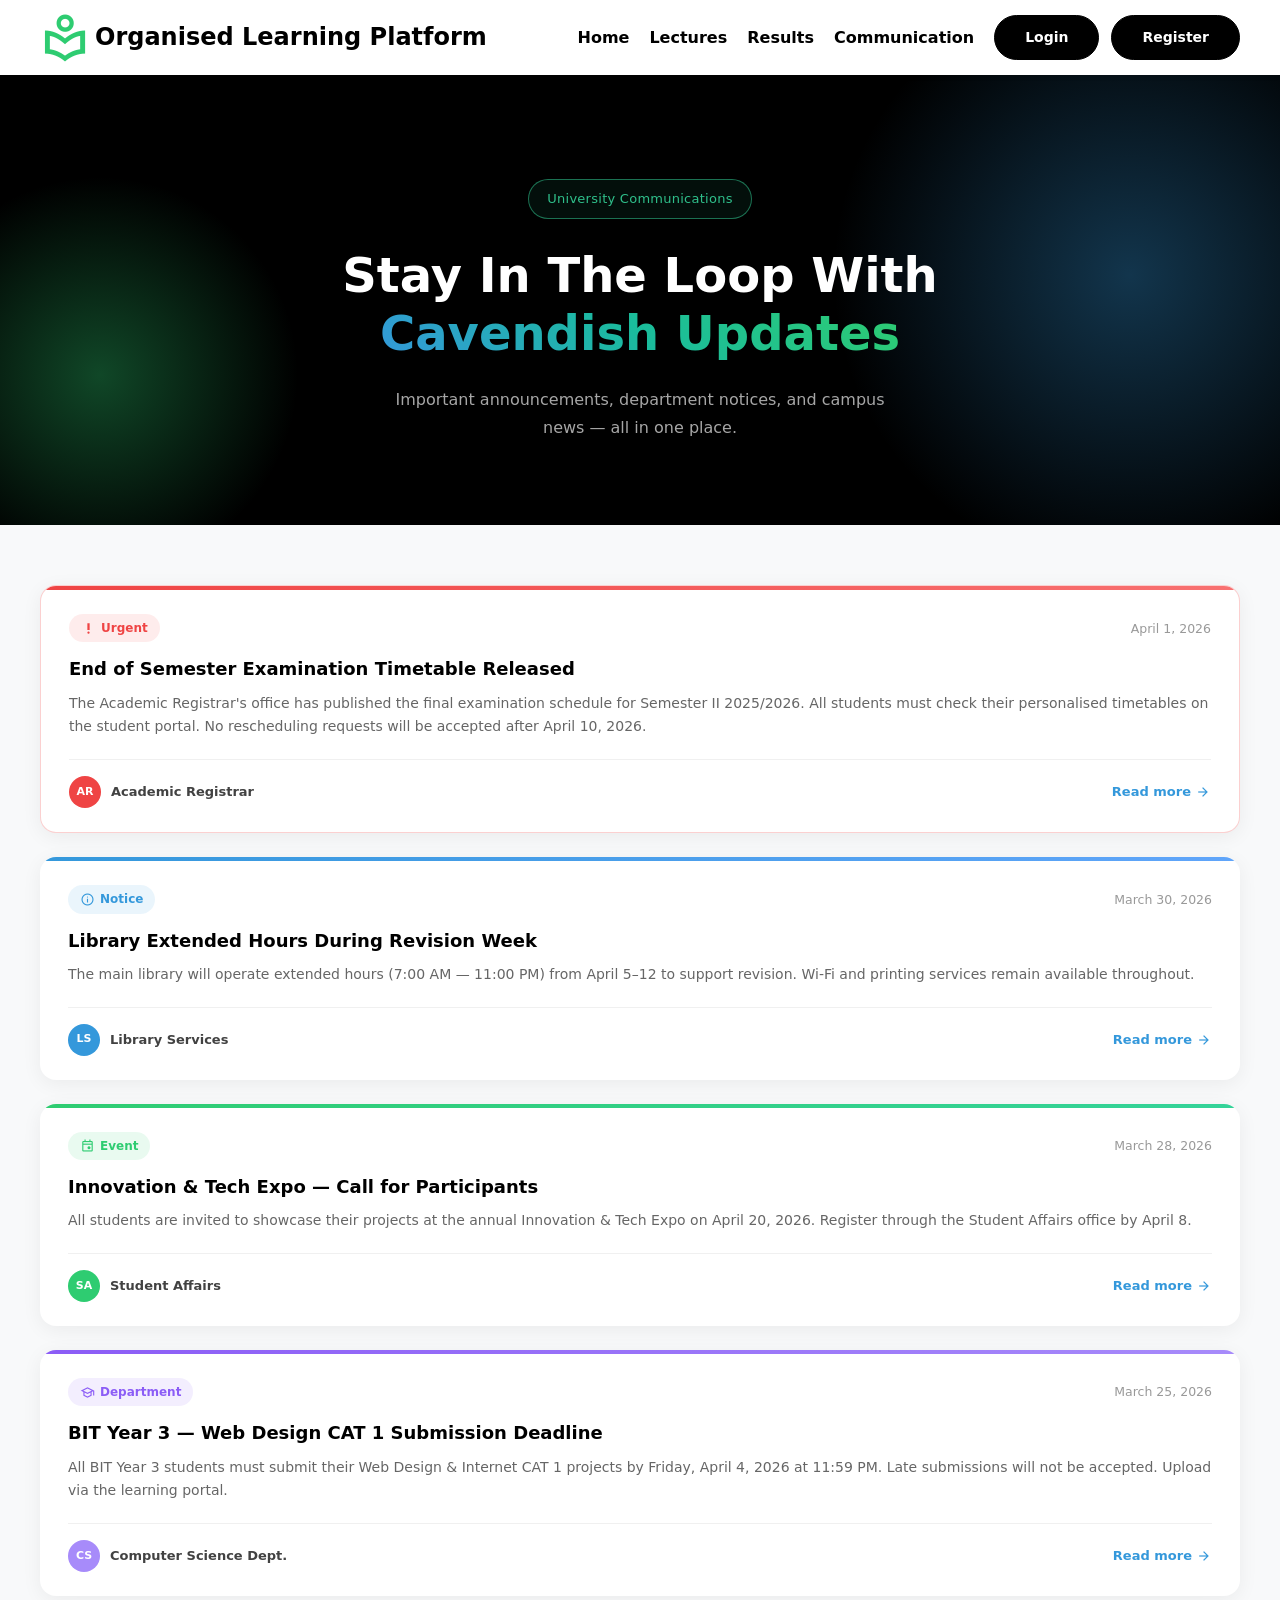
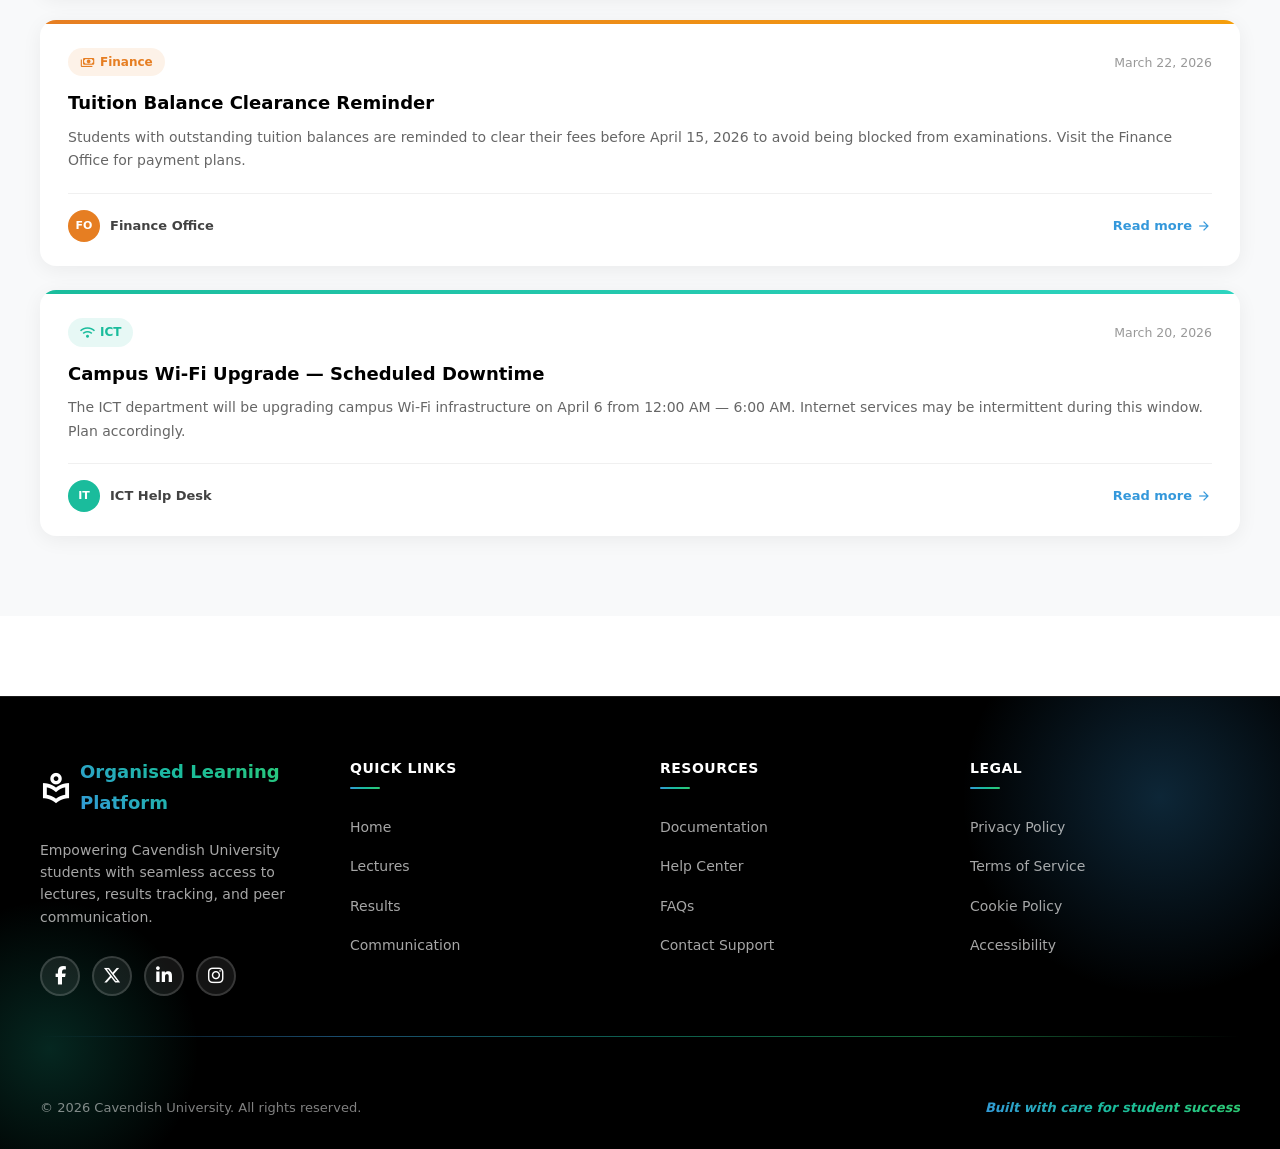
==== communication.html @ ba57ada9 "add javascript to facilitate Ruth's changes when the page is scrolled, the navbar changes size and c" ====
<!doctype html>
<html lang="en">
  <head>
    <meta charset="UTF-8" />
    <meta name="viewport" content="width=device-width, initial-scale=1.0" />
    <meta
      name="description"
      content="University Communications — Cavendish University Organised Learning Platform"
    />
    <link
      rel="stylesheet"
      href="https://fonts.googleapis.com/css2?family=Material+Symbols+Outlined:opsz,wght,FILL,GRAD@20..48,100..700,0..1,-50..200"
    />
    <link
      rel="stylesheet"
      href="https://cdnjs.cloudflare.com/ajax/libs/font-awesome/6.5.1/css/all.min.css"
    />
    <link rel="stylesheet" href="./assets/css/styles.css" />
    <title>Communication — Organised Learning Platform</title>
  </head>

  <body>
    <nav>
      <div class="container">
        <a href="/" class="logo">
          <span class="material-symbols-outlined">local_library</span>
          Organised Learning Platform
        </a>
        <input type="checkbox" id="menu-toggle" />
        <div class="mobile-menu">
          <label for="menu-toggle" class="menu">
            <span></span>
          </label>
        </div>
        <ul>
          <li><a href="/">Home</a></li>
          <li><a href="/lectures.html">Lectures</a></li>
          <li><a href="/results.html">Results</a></li>
          <li><a href="/communication.html">Communication</a></li>
          <li class="nav-buttons">
            <a class="primary-button" href="/login.html">Login</a>
            <a class="primary-button" href="/register.html">Register</a>
          </li>
        </ul>
      </div>
    </nav>

    <!-- HERO — Abel Mwesigye -->
    <section class="comm-hero page-background">
      <div class="comm-hero-inner">
        <div class="hero-badge">University Communications</div>
        <h1 class="hero-title">
          Stay In The Loop With
          <span class="hero-gradient-text">Cavendish Updates</span>
        </h1>
        <p class="comm-hero-desc">
          Important announcements, department notices, and campus news — all in
          one place.
        </p>
      </div>
    </section>
    <section class="comm-cards-section">
      <div class="container">
        <div class="comm-card comm-card--urgent">
          <div class="comm-card-accent comm-card-accent--red"></div>
          <div class="comm-card-body">
            <div class="comm-card-top">
              <span class="comm-tag comm-tag--red">
                <span class="material-symbols-outlined">priority_high</span>
                Urgent
              </span>
              <span class="comm-date">April 1, 2026</span>
            </div>
            <h3 class="comm-card-title">
              End of Semester Examination Timetable Released
            </h3>
            <p class="comm-card-text">
              The Academic Registrar's office has published the final
              examination schedule for Semester II 2025/2026. All students must
              check their personalised timetables on the student portal. No
              rescheduling requests will be accepted after April 10, 2026.
            </p>
            <div class="comm-card-footer">
              <div class="comm-author">
                <span class="comm-author-avatar">AR</span>
                <span>Academic Registrar</span>
              </div>
              <a href="#" class="comm-read-more">
                Read more
                <span class="material-symbols-outlined">arrow_forward</span>
              </a>
            </div>
          </div>
        </div>
        <div class="comm-card">
          <div class="comm-card-accent comm-card-accent--blue"></div>
          <div class="comm-card-body">
            <div class="comm-card-top">
              <span class="comm-tag comm-tag--blue">
                <span class="material-symbols-outlined">info</span>
                Notice
              </span>
              <span class="comm-date">March 30, 2026</span>
            </div>
            <h3 class="comm-card-title">
              Library Extended Hours During Revision Week
            </h3>
            <p class="comm-card-text">
              The main library will operate extended hours (7:00 AM — 11:00 PM)
              from April 5–12 to support revision. Wi-Fi and printing services
              remain available throughout.
            </p>
            <div class="comm-card-footer">
              <div class="comm-author">
                <span
                  class="comm-author-avatar"
                  style="background: var(--primary-color)"
                >
                  LS
                </span>
                <span>Library Services</span>
              </div>
              <a href="#" class="comm-read-more">
                Read more
                <span class="material-symbols-outlined">arrow_forward</span>
              </a>
            </div>
          </div>
        </div>
        <div class="comm-card">
          <div class="comm-card-accent comm-card-accent--green"></div>
          <div class="comm-card-body">
            <div class="comm-card-top">
              <span class="comm-tag comm-tag--green">
                <span class="material-symbols-outlined">event</span>
                Event
              </span>
              <span class="comm-date">March 28, 2026</span>
            </div>
            <h3 class="comm-card-title">
              Innovation &amp; Tech Expo — Call for Participants
            </h3>
            <p class="comm-card-text">
              All students are invited to showcase their projects at the annual
              Innovation &amp; Tech Expo on April 20, 2026. Register through the
              Student Affairs office by April 8.
            </p>
            <div class="comm-card-footer">
              <div class="comm-author">
                <span
                  class="comm-author-avatar"
                  style="background: var(--secondary-color)"
                >
                  SA
                </span>
                <span>Student Affairs</span>
              </div>
              <a href="#" class="comm-read-more">
                Read more
                <span class="material-symbols-outlined">arrow_forward</span>
              </a>
            </div>
          </div>
        </div>
        <div class="comm-card">
          <div class="comm-card-accent comm-card-accent--purple"></div>
          <div class="comm-card-body">
            <div class="comm-card-top">
              <span class="comm-tag comm-tag--purple">
                <span class="material-symbols-outlined">school</span>
                Department
              </span>
              <span class="comm-date">March 25, 2026</span>
            </div>
            <h3 class="comm-card-title">
              BIT Year 3 — Web Design CAT 1 Submission Deadline
            </h3>
            <p class="comm-card-text">
              All BIT Year 3 students must submit their Web Design &amp;
              Internet CAT 1 projects by Friday, April 4, 2026 at 11:59 PM. Late
              submissions will not be accepted. Upload via the learning portal.
            </p>
            <div class="comm-card-footer">
              <div class="comm-author">
                <span class="comm-author-avatar" style="background: #a78bfa">
                  CS
                </span>
                <span>Computer Science Dept.</span>
              </div>
              <a href="#" class="comm-read-more">
                Read more
                <span class="material-symbols-outlined">arrow_forward</span>
              </a>
            </div>
          </div>
        </div>
        <div class="comm-card">
          <div class="comm-card-accent comm-card-accent--orange"></div>
          <div class="comm-card-body">
            <div class="comm-card-top">
              <span class="comm-tag comm-tag--orange">
                <span class="material-symbols-outlined">payments</span>
                Finance
              </span>
              <span class="comm-date">March 22, 2026</span>
            </div>
            <h3 class="comm-card-title">Tuition Balance Clearance Reminder</h3>
            <p class="comm-card-text">
              Students with outstanding tuition balances are reminded to clear
              their fees before April 15, 2026 to avoid being blocked from
              examinations. Visit the Finance Office for payment plans.
            </p>
            <div class="comm-card-footer">
              <div class="comm-author">
                <span class="comm-author-avatar" style="background: #e67e22">
                  FO
                </span>
                <span>Finance Office</span>
              </div>
              <a href="#" class="comm-read-more">
                Read more
                <span class="material-symbols-outlined">arrow_forward</span>
              </a>
            </div>
          </div>
        </div>
        <div class="comm-card">
          <div class="comm-card-accent comm-card-accent--teal"></div>
          <div class="comm-card-body">
            <div class="comm-card-top">
              <span class="comm-tag comm-tag--teal">
                <span class="material-symbols-outlined">wifi</span>
                ICT
              </span>
              <span class="comm-date">March 20, 2026</span>
            </div>
            <h3 class="comm-card-title">
              Campus Wi-Fi Upgrade — Scheduled Downtime
            </h3>
            <p class="comm-card-text">
              The ICT department will be upgrading campus Wi-Fi infrastructure
              on April 6 from 12:00 AM — 6:00 AM. Internet services may be
              intermittent during this window. Plan accordingly.
            </p>
            <div class="comm-card-footer">
              <div class="comm-author">
                <span class="comm-author-avatar" style="background: #1abc9c">
                  IT
                </span>
                <span>ICT Help Desk</span>
              </div>
              <a href="#" class="comm-read-more">
                Read more
                <span class="material-symbols-outlined">arrow_forward</span>
              </a>
            </div>
          </div>
        </div>
      </div>
    </section>
    <footer class="footer">
      <div class="footer-gradient-blob footer-gradient-blob--blue"></div>
      <div class="footer-gradient-blob footer-gradient-blob--green"></div>
      <div class="footer-container">
        <div class="footer-content">
          <div class="footer-section footer-brand">
            <div class="footer-logo">
              <span class="material-symbols-outlined">local_library</span>
              <span class="footer-logo-text">Organised Learning Platform</span>
            </div>
            <p class="footer-description">
              Empowering Cavendish University students with seamless access to
              lectures, results tracking, and peer communication.
            </p>
            <div class="footer-socials">
              <a href="#" class="social-link" title="Facebook">
                <i class="fab fa-facebook-f"></i>
              </a>
              <a href="#" class="social-link" title="Twitter">
                <i class="fab fa-x-twitter"></i>
              </a>
              <a href="#" class="social-link" title="LinkedIn">
                <i class="fab fa-linkedin-in"></i>
              </a>
              <a href="#" class="social-link" title="Instagram">
                <i class="fab fa-instagram"></i>
              </a>
            </div>
          </div>
          <div class="footer-section">
            <h4 class="footer-heading">Quick Links</h4>
            <ul class="footer-links">
              <li><a href="/">Home</a></li>
              <li><a href="/lectures.html">Lectures</a></li>
              <li><a href="/results.html">Results</a></li>
              <li><a href="/communication.html">Communication</a></li>
            </ul>
          </div>
          <div class="footer-section">
            <h4 class="footer-heading">Resources</h4>
            <ul class="footer-links">
              <li><a href="#">Documentation</a></li>
              <li><a href="#">Help Center</a></li>
              <li><a href="#">FAQs</a></li>
              <li><a href="#">Contact Support</a></li>
            </ul>
          </div>
          <div class="footer-section">
            <h4 class="footer-heading">Legal</h4>
            <ul class="footer-links">
              <li><a href="#">Privacy Policy</a></li>
              <li><a href="#">Terms of Service</a></li>
              <li><a href="#">Cookie Policy</a></li>
              <li><a href="#">Accessibility</a></li>
            </ul>
          </div>
        </div>
        <div class="footer-divider"></div>
        <div class="footer-bottom">
          <p class="footer-copyright">
            &copy; 2026 Cavendish University. All rights reserved.
          </p>
          <p class="footer-credit">Built with care for student success</p>
        </div>
      </div>
    </footer>
    <script src="./assets/js/main.js"></script>
  </body>
</html>
---- assets/css/styles.css ----
/* ========================================================================
   ORGANISED LEARNING PLATFORM — Cavendish University
   ========================================================================
   Contributors (from git history):
   - Jeslor Ssozi          : Root theme, CSS variables, icon library
   - Tukamushaba Ruth      : Navbar design & responsiveness
   - Esther Musiime        : Button styles
   - Moisha Ndlovu         : Hero section & styling
   - Hillary (bh256126)    : Lectures section (index page)
   - km4897 (Milly)        : Lectures page hero section
   - ATWINE Abel Mwesigye  : Communication hero section
   - Suban Mohamed          : Communication cards
   - Swabulah (Swabra5)    : Results page
   - Rogers Onyango        : Login page
   - Natasha (tasha256)    : Footer
   ======================================================================== */

/* =============================================
   1. ROOT VARIABLES & CODE REFACTOR — Jeslor Ssozi
   ============================================= */
:root {
  --base-color: #000000;
  --base-color-light: #424242;
  --primary-color: #3498db;
  --secondary-color: #2ecc71;
  --gradient-color: linear-gradient(45deg, #3498db, #1abc9c, #2ecc71);
}

* {
  margin: 0;
  padding: 0;
  box-sizing: border-box;
}

body {
  font-family:
    "Segoe UI",
    system-ui,
    -apple-system,
    sans-serif;
  color: var(--base-color-light);
  line-height: 1.7;
  min-height: 100vh;
  padding-top: 75px;
  background-color: #ffffff;
}

a {
  text-decoration: none;
  color: inherit;
}

.container {
  max-width: 1200px;
  margin: 0 auto;
  width: 100%;
}

/* =============================================
   2. BUTTONS — Esther Musiime
   ============================================= */
.primary-button {
  background-color: var(--base-color);
  color: #fff;
  padding: 10px 30px;
  font-weight: 600;
  border-radius: 30px;
  border: none;
  font-size: 14px;
  cursor: pointer;
  display: inline-block;
  transition: all 0.3s ease;
  border: 1.5px solid var(--base-color);
}

.primary-button:hover {
  background-color: var(--secondary-color);
  color: #fff;
  box-shadow: 0 8px 25px rgba(0, 0, 0, 0.15);
  transform: translateY(-4px);
  border-color: var(--secondary-color);
}

.outline-button {
  border: 1.5px solid var(--secondary-color);
  color: #fff;
  padding: 10px 30px;
  font-weight: 600;
  border-radius: 30px;
  font-size: 16px;
  cursor: pointer;
  background: transparent;
  display: inline-block;
  transition: all 0.3s ease;
}

.outline-button:hover {
  background: var(--gradient-color);
  transform: translateY(-4px);
  box-shadow: 0 8px 25px rgba(0, 0, 0, 0.15);
}

/* =============================================
   3. NAVBAR — Tukamushaba Ruth
   ============================================= */
nav {
  height: 75px;
  display: flex;
  align-items: center;
  box-shadow: 0 2px 4px rgba(0, 0, 0, 0.1);
  padding: 0 20px;
  background-color: #fff;
  position: fixed;
  top: 0;
  left: 0;
  width: 100%;
  z-index: 9999;
}

nav .container {
  display: flex;
  justify-content: space-between;
  align-items: center;
}

nav .logo {
  font-size: 24px;
  font-weight: 900;
  color: var(--base-color);
  display: flex;
  align-items: center;
}

nav .logo span {
  font-size: 50px;
  margin-right: 5px;
  font-weight: 900;
  color: var(--secondary-color);
}

nav ul {
  list-style: none;
  display: flex;
  align-items: center;
  gap: 20px;
}

nav ul a {
  color: var(--base-color);
  font-weight: 600;
  transition: color 0.3s ease;
}

nav ul a:hover {
  color: var(--secondary-color);
}

.nav-buttons {
  display: flex;
  gap: 12px;
}

.mobile-menu {
  margin-left: auto;
  width: fit-content;
}

#menu-toggle {
  display: none;
}

.mobile-menu .menu {
  height: 40px;
  background-color: var(--secondary-color);
  padding: 10px;
  display: none;
  align-items: center;
  justify-content: center;
  border-radius: 8px;
}

.mobile-menu .menu span {
  width: 27px;
  height: 2px;
  position: relative;
  cursor: pointer;
  background-color: var(--base-color);
}

.mobile-menu .menu span::before,
.mobile-menu .menu span::after {
  content: "";
  position: absolute;
  width: inherit;
  height: 2px;
  background-color: var(--base-color);
  transition: all 0.3s ease;
}

.mobile-menu .menu span::before {
  top: -8px;
}

.mobile-menu .menu span::after {
  top: 8px;
}

#menu-toggle:checked + .mobile-menu .menu span {
  background-color: transparent;
}

#menu-toggle:checked + .mobile-menu .menu span::before {
  transform: rotate(45deg);
  top: 0;
}

#menu-toggle:checked + .mobile-menu .menu span::after {
  transform: rotate(-45deg);
  top: 0;
}

/* =============================================
   4. HERO SECTION — Moisha Ndlovu
   ============================================= */
.hero {
  background-color: var(--base-color);
  min-height: calc(100vh - 75px);
  display: flex;
  align-items: center;
  position: relative;
  overflow: hidden;
  padding: 60px 20px;
}

.hero::before {
  content: "";
  position: absolute;
  width: 600px;
  height: 600px;
  background: radial-gradient(circle, #3498db59 0%, rgba(52, 152, 219, 0) 70%);
  top: -100px;
  right: -150px;
  border-radius: 50%;
  animation: float 8s ease-in-out infinite;
  pointer-events: none;
}

.hero::after {
  content: "";
  position: absolute;
  width: 400px;
  height: 400px;
  background: radial-gradient(circle, #2ecc7159 0%, transparent 70%);
  bottom: -50px;
  left: -100px;
  border-radius: 50%;
  animation: float 6s ease-in-out infinite reverse;
  pointer-events: none;
}

@keyframes float {
  0%,
  100% {
    transform: translateY(0) scale(1);
  }
  50% {
    transform: translateY(-30px) scale(1.05);
  }
}

.hero-container {
  max-width: 1200px;
  margin: 0 auto;
  display: flex;
  align-items: center;
  justify-content: space-between;
  gap: 60px;
  width: 100%;
  position: relative;
  z-index: 1;
}

.hero-left {
  flex: 1;
  max-width: 560px;
}

.hero-badge {
  display: inline-block;
  border: 1px solid rgba(52, 211, 153, 0.5);
  color: rgba(52, 211, 153, 0.9);
  font-size: 13px;
  font-weight: 500;
  padding: 8px 18px;
  border-radius: 30px;
  margin-bottom: 28px;
  background: rgba(52, 211, 153, 0.07);
  letter-spacing: 0.02em;
}

.hero-title {
  font-size: clamp(2rem, 4vw, 3rem);
  font-weight: 800;
  color: #ffffff;
  line-height: 1.2;
  margin-bottom: 24px;
}

.hero-gradient-text {
  background: var(--gradient-color);
  -webkit-background-clip: text;
  -webkit-text-fill-color: transparent;
  background-clip: text;
}

.hero-description {
  font-size: 16px;
  color: rgba(255, 255, 255, 0.65);
  line-height: 1.8;
  margin-bottom: 40px;
  max-width: 440px;
}

.hero-buttons {
  display: flex;
  align-items: center;
  gap: 16px;
  flex-wrap: wrap;
}

.hero-right {
  flex: 0 0 420px;
  display: flex;
  flex-direction: column;
  gap: 16px;
}

.hero-card {
  background: rgba(255, 255, 255, 0.05);
  backdrop-filter: blur(12px);
  -webkit-backdrop-filter: blur(12px);
  border: 1px solid rgba(255, 255, 255, 0.08);
  border-radius: 16px;
  padding: 20px 24px;
  position: relative;
  overflow: hidden;
  display: flex;
  align-items: center;
  gap: 18px;
  transition: all 0.3s ease;
}

.hero-card:hover {
  transform: translateY(-4px);
  background: rgba(255, 255, 255, 0.08);
  box-shadow: 0 8px 25px rgba(0, 0, 0, 0.15);
}

.hero-card-border {
  position: absolute;
  left: 0;
  top: 0;
  bottom: 0;
  width: 3px;
  border-radius: 16px 0 0 16px;
}

.hero-card-border--blue {
  background: var(--primary-color);
}
.hero-card-border--green {
  background: var(--secondary-color);
}
.hero-card-border--purple {
  background: var(--base-color-light);
}

.hero-card-icon-box {
  width: 52px;
  height: 52px;
  border-radius: 14px;
  display: flex;
  align-items: center;
  justify-content: center;
  flex-shrink: 0;
  font-size: 26px;
}

.hero-card-icon-box--blue {
  background: #1a2a3a;
}
.hero-card-icon-box--green {
  background: #1a2e20;
}
.hero-card-icon-box--purple {
  background: #1e1a30;
}

.hero-card-text {
  display: flex;
  flex-direction: column;
  gap: 4px;
}

.hero-card h3 {
  font-size: 16px;
  font-weight: 700;
  color: #ffffff;
  margin: 0;
}

.hero-card p {
  font-size: 13.5px;
  color: rgba(255, 255, 255, 0.5);
  line-height: 1.5;
  margin: 0;
}

/* =============================================
   5. LECTURE SECTION (Index Page) — Hillary
   ============================================= */
.lecturers_section {
  max-width: 1200px;
  margin: 0 auto;
  width: 100%;
  padding: 40px 25px;
}

.lectures_h1 {
  margin-bottom: 20px;
  font-weight: 800;
  font-size: 28px;
  color: var(--base-color);
}

.layout {
  display: grid;
  grid-template-columns: 1fr 2fr;
  gap: 20px;
}

.lecture_card {
  background: #ffffff;
  color: #000;
  border-radius: 14px;
  padding: 15px;
  box-shadow: 0 5px 15px rgba(0, 0, 0, 0.15);
  transition: all 0.3s ease;
}

.lecture_card:hover {
  transform: translateY(-4px);
  box-shadow: 0 8px 25px rgba(0, 0, 0, 0.15);
  background: #f9fafb;
}

.calendar {
  min-height: 220px;
}

.calendar h3 {
  margin-top: 0;
  font-size: 16px;
  font-weight: 700;
}

.calendar-grid {
  display: grid;
  grid-template-columns: repeat(7, 1fr);
  gap: 5px;
  font-size: 12px;
  margin-top: 10px;
}

.calendar-grid div {
  text-align: center;
  padding: 5px;
  border-radius: 6px;
}

.highlighted_date {
  display: inline-block;
  border: 1px solid rgba(52, 211, 153, 0.5);
  color: rgba(52, 211, 153, 0.9);
  font-size: 15px;
  font-weight: 700;
  padding: 8px 18px;
  border-radius: 30px;
  background: rgba(52, 211, 153, 0.07);
  letter-spacing: 0.02em;
}

.lectures {
  display: grid;
  grid-template-columns: repeat(2, 1fr);
  gap: 15px;
}

.lecture-title {
  font-size: 14px;
  font-weight: 600;
}

.lecture-time {
  font-size: 12px;
  color: #666;
  margin: 5px 0;
}

.lecture-status {
  font-size: 12px;
  font-weight: 600;
  color: var(--secondary-color);
}

.lecture_btn {
  padding: 8px 20px;
  border-radius: 30px;
  font-weight: 500;
  font-size: 10px;
}

/* =============================================
   6. LECTURES PAGE HERO — km4897 (Milly)
   ============================================= */
.lectures-hero.hero {
  padding-top: calc(60px + 20px);
  min-height: auto;
}

.lectures-hero-content {
  display: flex;
  padding: 40px 20px;
  flex-direction: column;
  align-items: center;
  text-align: center;
  position: relative;
  z-index: 4;
  max-width: 800px;
  margin: 0 auto;
}

.lectures-hero-content h1 {
  font-size: clamp(1.8rem, 4vw, 2.5rem);
  font-weight: 800;
  color: #ffffff;
  line-height: 1.2;
  display: flex;
  align-items: center;
  gap: 10px;
}

.lectures-hero-content h1 span {
  font-size: 50px;
  margin-right: 5px;
  font-weight: 900;
}

.lectures-hero-description {
  color: rgba(255, 255, 255, 0.5);
  margin-top: 12px;
}

.lectures-hero-buttons {
  display: flex;
  flex-wrap: wrap;
  align-items: center;
  justify-content: center;
  gap: 16px;
  margin-top: 20px;
}

.lectures-hero-buttons button {
  display: flex;
  align-items: center;
  gap: 8px;
  border: 1.5px solid var(--secondary-color);
}

.lectures-hero-sub {
  padding: 3rem 1rem;
}

.lectures-hero-sub h3 {
  font-size: 22px;
  font-weight: 700;
  color: var(--base-color);
  text-transform: capitalize;
}

.lecture-hero-cards {
  display: flex;
  justify-content: center;
  flex-wrap: wrap;
  gap: 20px;
  padding: 20px 0;
}

.lectures-hero-sub article {
  box-shadow: 0 5px 15px rgba(0, 0, 0, 0.15);
  border-radius: 10px;
  padding: 20px;
  display: grid;
  grid-template-columns: 60px 1fr 30px;
  width: 100%;
  max-width: 380px;
  align-items: center;
  position: relative;
  overflow: hidden;
}

.lectures-hero-sub .lecture-hero-numbers {
  height: 40px;
  width: 40px;
  border: 3px solid var(--primary-color);
  display: flex;
  align-items: center;
  justify-content: center;
  border-radius: 5px;
  font-weight: 700;
}

.lectures-hero-sub article::before {
  content: "";
  position: absolute;
  left: 0;
  top: 0;
  bottom: 0;
  width: 100%;
  height: 4px;
  background: var(--primary-color);
  border-radius: 10px 0 0 10px;
}

.lectures-hero-sub article:nth-child(2)::before {
  background: var(--secondary-color);
}

.lectures-hero-sub article:nth-child(3)::before {
  background: #8b5cf6;
}

.lectures-hero-sub h4 {
  font-size: 18px;
  font-weight: 700;
  color: var(--base-color);
  text-transform: capitalize;
}

.lectures-hero-sub p {
  font-size: 13px;
  color: var(--base-color-light);
}

.lectures-hero-sub span {
  font-size: 3rem;
  color: var(--primary-color);
}

/* =============================================
   6b. LECTURE CARDS — Lectures Page
   Reuses: .comm-card hover, .comm-tag pattern, .primary-button
   ============================================= */
.lecture-cards-section {
  background: #f8f9fa;
  padding: 60px 20px 80px;
}

.lecture-cards-heading {
  font-size: 28px;
  font-weight: 800;
  color: var(--base-color);
  margin-bottom: 6px;
}

.lecture-cards-subheading {
  font-size: 15px;
  color: var(--base-color-light);
  margin-bottom: 36px;
}

.lecture-cards-grid {
  display: grid;
  grid-template-columns: repeat(auto-fill, minmax(340px, 1fr));
  gap: 24px;
}

/* Individual card — mirrors .comm-card structure */
.lec-card {
  background: #fff;
  border-radius: 16px;
  overflow: hidden;
  box-shadow: 0 4px 20px rgba(0, 0, 0, 0.06);
  transition: all 0.3s ease;
}

.lec-card:hover {
  transform: translateY(-4px);
  box-shadow: 0 8px 25px rgba(0, 0, 0, 0.15);
}

.lec-card-accent {
  height: 4px;
}

.lec-card-accent-green {
  background: linear-gradient(90deg, #2ecc71, #34d399);
}

.lec-card-body {
  padding: 24px 28px;
}

.lec-card-top {
  display: flex;
  align-items: center;
  justify-content: space-between;
  margin-bottom: 14px;
  flex-wrap: wrap;
  gap: 8px;
}

/* Tags — reuses .comm-tag sizing & colour pattern */
.lec-tag {
  display: inline-flex;
  align-items: center;
  gap: 5px;
  padding: 4px 12px;
  border-radius: 20px;
  font-size: 12px;
  font-weight: 600;
}

.lec-tag .material-symbols-outlined {
  font-size: 15px;
}

.lec-tag-live {
  background: rgba(46, 204, 113, 0.12);
  color: var(--secondary-color);
  animation: livePulse 2s ease-in-out infinite;
}

@keyframes livePulse {
  0%,
  100% {
    opacity: 1;
  }
  50% {
    opacity: 0.65;
  }
}

.lec-tag-scheduled {
  background: rgba(46, 204, 113, 0.1);
  color: var(--secondary-color);
}

.lec-schedule {
  display: inline-flex;
  align-items: center;
  gap: 5px;
  font-size: 13px;
  color: #888;
}

.lec-schedule .material-symbols-outlined {
  font-size: 16px;
}

.lec-card-title {
  font-size: 18px;
  font-weight: 700;
  color: var(--base-color);
  margin-bottom: 14px;
  line-height: 1.4;
}

.lec-card-details {
  display: flex;
  flex-direction: column;
  gap: 8px;
  margin-bottom: 20px;
}

.lec-detail {
  display: flex;
  align-items: center;
  gap: 8px;
  font-size: 14px;
  color: var(--base-color-light);
}

.lec-detail .material-symbols-outlined {
  font-size: 20px;
  color: #999;
}

/* Google Meet button — extends .primary-button style */
.lec-meet-btn {
  display: inline-flex;
  align-items: center;
  justify-content: center;
  gap: 8px;
  width: 100%;
  padding: 12px 24px;
  background-color: var(--base-color);
  color: #fff;
  font-weight: 600;
  font-size: 14px;
  border-radius: 30px;
  border: 1.5px solid var(--base-color);
  cursor: pointer;
  transition: all 0.3s ease;
}

.lec-meet-btn:hover {
  background-color: var(--secondary-color);
  border-color: var(--secondary-color);
  color: #fff;
  box-shadow: 0 8px 25px rgba(0, 0, 0, 0.15);
  transform: translateY(-2px);
}

.lec-meet-btn .material-symbols-outlined {
  font-size: 18px;
  transition: transform 0.25s ease;
}

.lec-meet-btn:hover .material-symbols-outlined {
  transform: translateX(4px);
}

/* =============================================
   7. PAGE BACKGROUND — Jeslor Ssozi
   Reusable dark bg with animated gradient orbs
   ============================================= */
.page-background {
  background-color: var(--base-color);
  position: relative;
  overflow: hidden;
}

.page-background::before {
  content: "";
  position: absolute;
  width: 600px;
  height: 600px;
  background: radial-gradient(circle, #3498db59 0%, rgba(52, 152, 219, 0) 70%);
  top: -100px;
  right: -150px;
  border-radius: 50%;
  animation: float 8s ease-in-out infinite;
  pointer-events: none;
}

.page-background::after {
  content: "";
  position: absolute;
  width: 400px;
  height: 400px;
  background: radial-gradient(circle, #2ecc7159 0%, transparent 70%);
  bottom: -50px;
  left: -100px;
  border-radius: 50%;
  animation: float 6s ease-in-out infinite reverse;
  pointer-events: none;
}

/* =============================================
   8. COMMUNICATION — Abel Mwesigye (Hero) + Suban Mohamed (Cards)
   ============================================= */

/* Hero — Abel Mwesigye */
.comm-hero {
  min-height: 50vh;
  display: flex;
  align-items: center;
  justify-content: center;
  padding: 80px 20px 60px;
  text-align: center;
}

.comm-hero-inner {
  max-width: 680px;
  position: relative;
  z-index: 1;
}

.comm-hero-desc {
  font-size: 16px;
  color: rgba(255, 255, 255, 0.65);
  line-height: 1.7;
  max-width: 520px;
  margin: 0 auto;
}

/* Cards — Suban Mohamed */
.comm-cards-section {
  background: #f8f9fa;
  padding: 60px 20px 80px;
}

.comm-cards-section .container {
  display: grid;
  gap: 24px;
}

.comm-card {
  background: #fff;
  border-radius: 16px;
  overflow: hidden;
  box-shadow: 0 4px 20px rgba(0, 0, 0, 0.06);
  transition: all 0.3s ease;
}

.comm-card:hover {
  transform: translateY(-4px);
  box-shadow: 0 8px 25px rgba(0, 0, 0, 0.15);
}

.comm-card--urgent {
  border: 1.5px solid rgba(239, 68, 68, 0.25);
}

.comm-card-accent {
  height: 4px;
}

.comm-card-accent--red {
  background: linear-gradient(90deg, #ef4444, #f87171);
}
.comm-card-accent--blue {
  background: linear-gradient(90deg, #3498db, #60a5fa);
}
.comm-card-accent--green {
  background: linear-gradient(90deg, #2ecc71, #34d399);
}
.comm-card-accent--purple {
  background: linear-gradient(90deg, #8b5cf6, #a78bfa);
}
.comm-card-accent--orange {
  background: linear-gradient(90deg, #e67e22, #f59e0b);
}
.comm-card-accent--teal {
  background: linear-gradient(90deg, #1abc9c, #2dd4bf);
}

.comm-card-body {
  padding: 24px 28px;
}

.comm-card-top {
  display: flex;
  align-items: center;
  justify-content: space-between;
  margin-bottom: 14px;
}

.comm-tag {
  display: inline-flex;
  align-items: center;
  gap: 5px;
  padding: 4px 12px;
  border-radius: 20px;
  font-size: 12px;
  font-weight: 600;
}

.comm-tag .material-symbols-outlined {
  font-size: 15px;
}

.comm-tag--red {
  background: rgba(239, 68, 68, 0.1);
  color: #ef4444;
}
.comm-tag--blue {
  background: rgba(52, 152, 219, 0.1);
  color: #3498db;
}
.comm-tag--green {
  background: rgba(46, 204, 113, 0.1);
  color: #2ecc71;
}
.comm-tag--purple {
  background: rgba(139, 92, 246, 0.1);
  color: #8b5cf6;
}
.comm-tag--orange {
  background: rgba(230, 126, 34, 0.1);
  color: #e67e22;
}
.comm-tag--teal {
  background: rgba(26, 188, 156, 0.1);
  color: #1abc9c;
}

.comm-date {
  font-size: 12.5px;
  color: #999;
}

.comm-card-title {
  font-size: 18px;
  font-weight: 700;
  color: var(--base-color);
  margin-bottom: 10px;
  line-height: 1.4;
}

.comm-card-text {
  font-size: 14px;
  color: #666;
  line-height: 1.7;
  margin-bottom: 20px;
}

.comm-card-footer {
  display: flex;
  align-items: center;
  justify-content: space-between;
  padding-top: 16px;
  border-top: 1px solid #f0f0f0;
}

.comm-author {
  display: flex;
  align-items: center;
  gap: 10px;
  font-size: 13px;
  font-weight: 600;
  color: var(--base-color-light);
}

.comm-author-avatar {
  width: 32px;
  height: 32px;
  border-radius: 50%;
  background: #ef4444;
  color: #fff;
  display: flex;
  align-items: center;
  justify-content: center;
  font-size: 11px;
  font-weight: 700;
}

.comm-read-more {
  display: inline-flex;
  align-items: center;
  gap: 4px;
  font-size: 13px;
  font-weight: 600;
  color: var(--primary-color);
  transition: gap 0.25s ease;
}

.comm-read-more:hover {
  gap: 8px;
  color: var(--secondary-color);
}

.comm-read-more .material-symbols-outlined {
  font-size: 16px;
}

/* =============================================
   9. RESULTS PAGE — Swabulah (Swabra5)
   ============================================= */
body.results-page {
  font-family: "Inter", sans-serif;
  background: #f3f4f6;
}

.results-header {
  background-color: var(--base-color);
  color: white;
  text-align: center;
  padding: 80px 20px;
  position: relative;
  overflow: hidden;
}

.results-header::before {
  content: "";
  position: absolute;
  width: 600px;
  height: 600px;
  background: radial-gradient(circle, #3498db59 0%, rgba(52, 152, 219, 0) 70%);
  top: -100px;
  right: -150px;
  border-radius: 50%;
  animation: float 8s ease-in-out infinite;
  pointer-events: none;
}

.results-header::after {
  content: "";
  position: absolute;
  width: 400px;
  height: 400px;
  background: radial-gradient(circle, #2ecc7159 0%, transparent 70%);
  bottom: -50px;
  left: -100px;
  border-radius: 50%;
  animation: float 6s ease-in-out infinite reverse;
  pointer-events: none;
}

.results-title {
  display: flex;
  justify-content: center;
  align-items: center;
  gap: 12px;
  font-size: 34px;
  font-weight: 700;
  position: relative;
  z-index: 1;
}

.results-title i {
  font-size: 28px;
}

.results-header p {
  margin-top: 10px;
  opacity: 0.85;
  font-size: 15px;
  position: relative;
  z-index: 1;
}

.results-summary {
  display: flex;
  gap: 20px;
  justify-content: center;
  padding: 30px;
  flex-wrap: wrap;
  margin-top: -40px;
}

.result-card {
  background: white;
  border-radius: 16px;
  padding: 20px;
  min-width: 220px;
  text-align: center;
  box-shadow: 0 6px 18px rgba(0, 0, 0, 0.08);
  transition: all 0.3s ease;
}

.result-card:hover {
  transform: translateY(-4px);
  box-shadow: 0 8px 25px rgba(0, 0, 0, 0.15);
}

.result-card i {
  font-size: 22px;
  color: #2563eb;
  margin-bottom: 8px;
}

.result-card h2 {
  margin: 5px 0;
  font-size: 24px;
  font-weight: 700;
}

.result-card span {
  font-size: 14px;
  color: #777;
}

.results-section-title {
  font-size: 22px;
  font-weight: 700;
  margin: 30px 20px 10px;
  text-align: center;
}

.results-semesters {
  display: flex;
  gap: 25px;
  padding: 20px;
  justify-content: center;
  flex-wrap: wrap;
}

.result-sem-card {
  width: 320px;
  background: white;
  border-radius: 18px;
  overflow: hidden;
  box-shadow: 0 8px 25px rgba(0, 0, 0, 0.08);
  transition: all 0.3s ease;
}

.result-sem-card:hover {
  transform: translateY(-4px);
  box-shadow: 0 8px 25px rgba(0, 0, 0, 0.15);
}

.result-sem-header {
  padding: 18px;
  color: white;
  display: flex;
  justify-content: space-between;
  font-weight: 600;
  font-size: 15px;
}

.sem-blue {
  background: linear-gradient(135deg, #3b82f6, #38bdf8);
}
.sem-green {
  background: linear-gradient(135deg, #22c55e, #4ade80);
}
.sem-purple {
  background: linear-gradient(135deg, #9333ea, #c084fc);
}

.result-course {
  display: flex;
  justify-content: space-between;
  align-items: center;
  padding: 16px 18px;
  border-bottom: 1px solid #f1f1f1;
}

.result-course div {
  font-weight: 600;
}

.result-course small {
  display: block;
  font-size: 13px;
  color: #777;
  font-weight: 400;
}

.result-grade {
  padding: 6px 12px;
  border-radius: 10px;
  font-size: 13px;
  font-weight: 600;
}

.grade-a {
  background: #dcfce7;
  color: #15803d;
}
.grade-am {
  background: #e0f2fe;
  color: #0369a1;
}
.grade-bp {
  background: #dbeafe;
  color: #1d4ed8;
}
.grade-b {
  background: #e2e8f0;
  color: #334155;
}

.result-footer {
  display: flex;
  justify-content: space-between;
  padding: 14px 18px;
  font-size: 13px;
  color: #555;
}

.result-status {
  background: #dcfce7;
  color: #15803d;
  padding: 5px 12px;
  border-radius: 20px;
  font-weight: 600;
}

/* =============================================
   10. LOGIN PAGE — Rogers Onyango
   ============================================= */
.login-page {
  background-color: var(--base-color);
  min-height: 100vh;
  position: relative;
}

.login-section {
  min-height: 100vh;
  display: flex;
  align-items: center;
  justify-content: center;
  padding: 100px 20px 40px;
  position: relative;
}

.login-card {
  background: #ffffff;
  border-radius: 20px;
  width: 100%;
  max-width: 460px;
  padding: 32px 44px 28px;
  position: relative;
  overflow: hidden;
  z-index: 6;
  box-shadow: 0 24px 60px rgba(0, 0, 0, 0.35);
}

/* Wider card for register page */
.register-page .login-card {
  max-width: 560px;
}

.login-field-row {
  display: flex;
  gap: 14px;
}

.login-field-row .login-field {
  flex: 1;
  min-width: 0;
}

.login-card-top-border {
  position: absolute;
  top: 0;
  left: 0;
  right: 0;
  height: 4px;
  background: linear-gradient(90deg, #3b9edd 0%, #1abc9c 50%, #2ecc71 100%);
  border-radius: 20px 20px 0 0;
}

.login-icon-wrap {
  width: 54px;
  height: 54px;
  border-radius: 50%;
  background: var(--secondary-color);
  display: flex;
  align-items: center;
  justify-content: center;
  margin: 0 auto 14px;
}

.login-title {
  font-size: 24px;
  font-weight: 800;
  color: var(--base-color);
  text-align: center;
  margin-bottom: 4px;
}

.login-subtitle {
  font-size: 13.5px;
  color: var(--base-color-light);
  text-align: center;
  margin-bottom: 20px;
}

.login-form {
  display: flex;
  flex-direction: column;
  gap: 14px;
}

.login-field {
  display: flex;
  flex-direction: column;
  gap: 7px;
}

.login-label {
  font-size: 14px;
  font-weight: 600;
  color: var(--base-color);
}

.login-input-wrap {
  position: relative;
  display: flex;
  align-items: center;
}

.login-input-icon {
  position: absolute;
  left: 14px;
  color: #aaa;
  pointer-events: none;
  flex-shrink: 0;
}

.login-input {
  width: 100%;
  padding: 10px 16px 10px 42px;
  border: 1.5px solid #e0e0e0;
  border-radius: 10px;
  font-size: 14px;
  font-family: inherit;
  color: var(--base-color);
  background: #fafafa;
  outline: none;
  transition:
    border-color 0.25s ease,
    box-shadow 0.25s ease;
}

.login-input::placeholder {
  color: #bbb;
}

.login-input:focus {
  border-color: var(--primary-color);
  box-shadow: 0 0 0 3px rgba(52, 152, 219, 0.12);
  background: #fff;
}

.login-row {
  display: flex;
  align-items: center;
  justify-content: space-between;
  gap: 12px;
}

.login-remember {
  display: flex;
  align-items: center;
  gap: 8px;
  font-size: 13.5px;
  color: var(--base-color-light);
  cursor: pointer;
  user-select: none;
}

.login-remember input[type="checkbox"] {
  position: absolute;
  opacity: 0;
  width: 0;
  height: 0;
}

.login-checkbox-custom {
  width: 16px;
  height: 16px;
  border: 1.5px solid #ccc;
  border-radius: 4px;
  display: inline-block;
  flex-shrink: 0;
  position: relative;
  transition:
    border-color 0.2s ease,
    background 0.2s ease;
}

.login-remember input[type="checkbox"]:checked + .login-checkbox-custom {
  background: var(--base-color);
  border-color: var(--base-color);
}

.login-remember input[type="checkbox"]:checked + .login-checkbox-custom::after {
  content: "";
  position: absolute;
  left: 3px;
  top: 0px;
  width: 5px;
  height: 9px;
  border: 2px solid #fff;
  border-top: none;
  border-left: none;
  transform: rotate(45deg);
}

.login-forgot {
  font-size: 13.5px;
  font-weight: 600;
  color: var(--primary-color);
  transition: color 0.2s ease;
  white-space: nowrap;
}

.login-forgot:hover {
  color: #2176ae;
}

.login-submit {
  padding: 15px 0;
  font-size: 15px;
  font-weight: 700;
  font-family: inherit;
  display: flex;
  align-items: center;
  justify-content: center;
  gap: 10px;
}

.login-divider {
  display: flex;
  align-items: center;
  gap: 14px;
  color: #ccc;
  font-size: 13px;
}

.login-divider::before,
.login-divider::after {
  content: "";
  flex: 1;
  height: 1px;
  background: #e8e8e8;
}

.login-create-account {
  color: var(--base-color);
  text-align: center;
  gap: 10px;
  font-weight: 700;
  font-family: inherit;
  display: flex;
  align-items: center;
  justify-content: center;
}

.login-create-account:hover {
  background: #f5f5f5;
}

/* =============================================
   11. FOOTER — Natasha (tasha256)
   ============================================= */
.footer {
  background-color: var(--base-color);
  color: #ffffff;
  padding: 60px 20px 30px;
  margin-top: 80px;
  border-top: 1px solid rgba(255, 255, 255, 0.1);
  position: relative;
  overflow: hidden;
}

.footer-gradient-blob--blue {
  position: absolute;
  width: 400px;
  height: 400px;
  background: radial-gradient(circle, #3498db40 0%, rgba(52, 152, 219, 0) 70%);
  top: -100px;
  right: -80px;
  border-radius: 50%;
  animation: float 8s ease-in-out infinite;
  pointer-events: none;
}

.footer-gradient-blob--green {
  position: absolute;
  width: 300px;
  height: 300px;
  background: radial-gradient(circle, #1abc9c35 0%, transparent 70%);
  bottom: -50px;
  left: -100px;
  border-radius: 50%;
  animation: float 6s ease-in-out infinite reverse;
  pointer-events: none;
}

.footer-container {
  max-width: 1200px;
  margin: 0 auto;
  position: relative;
  z-index: 1;
}

.footer-content {
  display: grid;
  grid-template-columns: repeat(auto-fit, minmax(250px, 1fr));
  gap: 40px;
  margin-bottom: 40px;
}

.footer-section {
  display: flex;
  flex-direction: column;
  gap: 16px;
}

.footer-brand {
  gap: 20px;
}

.footer-logo {
  display: flex;
  align-items: center;
  gap: 8px;
  font-size: 18px;
  font-weight: 700;
  color: #ffffff;
}

.footer-logo span.material-symbols-outlined {
  font-size: 32px;
  font-weight: 700;
}

.footer-logo-text {
  background: var(--gradient-color);
  -webkit-background-clip: text;
  -webkit-text-fill-color: transparent;
  background-clip: text;
  font-weight: 700;
}

.footer-description {
  font-size: 14px;
  color: rgba(255, 255, 255, 0.65);
  line-height: 1.6;
  max-width: 280px;
}

.footer-socials {
  display: flex;
  gap: 12px;
  margin-top: 8px;
}

.social-link {
  width: 40px;
  height: 40px;
  display: flex;
  align-items: center;
  justify-content: center;
  border-radius: 50%;
  background: rgba(255, 255, 255, 0.08);
  border: 2px solid rgba(255, 255, 255, 0.15);
  color: #ffffff;
  font-weight: 600;
  transition: all 0.3s ease;
  font-size: 18px;
  position: relative;
}

.social-link i {
  font-size: 18px;
  display: flex;
  align-items: center;
  justify-content: center;
}

.social-link:hover {
  background: rgba(255, 255, 255, 0.1);
  border-color: var(--secondary-color);
  transform: translateY(-4px);
  box-shadow: 0 8px 25px rgba(0, 0, 0, 0.15);
}

.footer-heading {
  font-size: 14px;
  font-weight: 700;
  text-transform: uppercase;
  letter-spacing: 0.5px;
  color: #ffffff;
  margin-bottom: 8px;
  position: relative;
  padding-bottom: 8px;
}

.footer-heading::after {
  content: "";
  position: absolute;
  bottom: 0;
  left: 0;
  width: 30px;
  height: 2px;
  background: var(--gradient-color);
  border-radius: 1px;
}

.footer-links {
  list-style: none;
  display: flex;
  flex-direction: column;
  gap: 12px;
}

.footer-links a {
  font-size: 14px;
  color: rgba(255, 255, 255, 0.65);
  transition: all 0.3s ease;
  position: relative;
  padding-left: 0;
}

.footer-links a:hover {
  color: var(--secondary-color);
  padding-left: 6px;
}

.footer-divider {
  height: 1px;
  background: linear-gradient(
    90deg,
    transparent,
    #3498db80,
    #1abc9c80,
    #2ecc7180,
    transparent
  );
  margin: 40px 0;
}

.footer-bottom {
  display: flex;
  justify-content: space-between;
  align-items: center;
  flex-wrap: wrap;
  gap: 20px;
  padding-top: 20px;
}

.footer-copyright {
  font-size: 13px;
  color: rgba(255, 255, 255, 0.5);
}

.footer-credit {
  font-size: 13px;
  background: var(--gradient-color);
  -webkit-background-clip: text;
  -webkit-text-fill-color: transparent;
  background-clip: text;
  font-style: italic;
  font-weight: 600;
}

/* =============================================
   12. RESPONSIVE — All contributors (consolidated)
   All responsive rules live here in media queries.
   ============================================= */

/* --- Large Desktops (max-width: 1279px) --- */
@media (max-width: 1279px) {
  nav ul {
    gap: 20px 15px;
  }
}

/* --- Tablets Landscape (max-width: 1023px) --- */
@media (max-width: 1023px) {
  /* Hero — Moisha */
  .hero-container {
    flex-direction: column;
    text-align: center;
  }
  .hero-left {
    max-width: 100%;
  }
  .hero-description {
    max-width: 100%;
  }
  .hero-buttons {
    justify-content: center;
  }
  .hero-right {
    flex: unset;
    width: 100%;
    max-width: 480px;
  }

  /* Navbar mobile mode — Ruth */
  .mobile-menu .menu {
    display: flex;
  }
  nav ul {
    padding-top: 10px;
    padding-bottom: 20px;
    position: fixed;
    top: 75px;
    left: -100%;
    background-color: rgb(0 0 0 / 65%);
    backdrop-filter: blur(10px);
    -webkit-backdrop-filter: blur(10px);
    flex-direction: column;
    width: 100%;
    z-index: 400;
    gap: 10px;
    border-radius: 0 0 20px 20px;
  }
  #menu-toggle:checked ~ ul {
    left: 0;
    display: flex;
  }
  nav ul li {
    width: 100%;
  }
  nav ul a {
    color: #fff;
    width: 90%;
    max-width: 300px;
    display: block;
    padding: 10px 15px;
    margin-left: 15px;
    background-color: transparent;
    transition: all 0.3s ease;
    border-radius: 30px;
  }
  nav ul a:hover {
    background-color: var(--secondary-color);
    color: #fff;
    box-shadow: 0 8px 25px rgba(0, 0, 0, 0.15);
    transform: translateY(-4px);
  }
  nav ul .nav-buttons {
    display: flex;
    flex-wrap: wrap;
    gap: 10px;
  }
  nav ul .nav-buttons a {
    margin-left: 15px;
    padding-left: 15px;
    background-color: var(--secondary-color);
  }

  /* Lectures hero buttons — Milly */
  .lectures-hero-buttons {
    gap: 10px;
  }
}

/* --- Tablets Portrait (max-width: 768px) --- */
@media (max-width: 768px) {
  /* Lecture cards — Lectures page */
  .lecture-cards-grid {
    grid-template-columns: 1fr;
  }
  .lecture-cards-section {
    padding: 40px 16px 60px;
  }

  /* Lectures section — Hillary */
  .layout {
    grid-template-columns: 1fr;
  }
  .lectures {
    grid-template-columns: 1fr;
  }

  /* Results — Swabulah */
  .results-summary {
    flex-direction: column;
    align-items: center;
  }
  .results-semesters {
    flex-direction: column;
    align-items: center;
  }

  /* Footer — Natasha */
  .footer {
    padding: 50px 20px 25px;
    margin-top: 60px;
  }
  .footer-gradient-blob--blue {
    width: 300px;
    height: 300px;
    top: -80px;
    right: -60px;
  }
  .footer-gradient-blob--green {
    width: 250px;
    height: 250px;
    bottom: -40px;
    left: -80px;
  }
  .footer-content {
    grid-template-columns: repeat(2, 1fr);
    gap: 30px;
  }
  .footer-bottom {
    flex-direction: column;
    text-align: center;
  }
  .footer-brand {
    grid-column: 1 / -1;
  }
}

/* --- Communication Tablets (max-width: 767px) — Suban */
@media (max-width: 767px) {
  .comm-hero {
    min-height: 40vh;
    padding: 60px 20px 40px;
  }
  .comm-card-body {
    padding: 18px 20px;
  }
  .comm-card-top {
    flex-direction: column;
    align-items: flex-start;
    gap: 8px;
  }
}

/* --- Login & Register Responsive --- */
@media (max-width: 768px) {
  .login-section {
    padding: 100px 16px 30px;
  }
  .register-page .login-card {
    max-width: 500px;
  }
}

@media (max-width: 520px) {
  .login-field-row {
    flex-direction: column;
    gap: 12px;
  }
  .login-card {
    padding: 28px 20px 24px;
    border-radius: 16px;
  }
  .register-page .login-card {
    max-width: 100%;
  }
  .login-title {
    font-size: 20px;
  }
  .login-subtitle {
    font-size: 12.5px;
    margin-bottom: 16px;
  }
  .login-form {
    gap: 12px;
  }
  .login-label {
    font-size: 13px;
  }
  .login-input {
    padding: 9px 14px 9px 38px;
    font-size: 13px;
    border-radius: 8px;
  }
  .login-submit {
    padding: 11px 20px;
    font-size: 14px;
  }
  .login-create-account {
    padding: 10px 20px;
    font-size: 13.5px;
  }
  .login-row {
    flex-direction: column;
    align-items: flex-start;
    gap: 8px;
  }
  .login-icon-wrap {
    width: 46px;
    height: 46px;
    margin-bottom: 10px;
  }
}

@media (max-width: 380px) {
  .login-card {
    padding: 24px 16px 20px;
  }
  .login-title {
    font-size: 18px;
  }
  .login-input {
    font-size: 12.5px;
  }
}

/* --- Mobile (max-width: 480px) --- */
@media (max-width: 480px) {
  /* Lecture cards */
  .lecture-cards-grid {
    grid-template-columns: 1fr;
  }
  .lec-card-body {
    padding: 18px 20px;
  }
  .lec-card-top {
    flex-direction: column;
    align-items: flex-start;
  }
  .lecture-cards-heading {
    font-size: 22px;
  }

  /* Navbar — Ruth */
  nav .logo {
    font-size: 10px;
  }
  nav .logo span {
    font-size: 39px;
  }

  /* Communication Cards — Suban */
  .comm-card-footer {
    flex-direction: column;
    align-items: flex-start;
    gap: 12px;
  }

  /* Footer — Natasha */
  .footer {
    padding: 40px 15px 20px;
    margin-top: 40px;
  }
  .footer-gradient-blob--blue {
    width: 250px;
    height: 250px;
    top: -60px;
    right: -50px;
  }
  .footer-gradient-blob--green {
    width: 200px;
    height: 200px;
    bottom: -30px;
    left: -70px;
  }
  .footer-content {
    grid-template-columns: 1fr;
    gap: 25px;
  }
  .footer-socials {
    gap: 10px;
  }
  .social-link {
    width: 36px;
    height: 36px;
    font-size: 14px;
  }
  .footer-heading {
    font-size: 13px;
  }
  .footer-links a {
    font-size: 13px;
  }
  .footer-bottom {
    flex-direction: column;
    text-align: center;
    gap: 12px;
  }
  .footer-copyright,
  .footer-credit {
    font-size: 12px;
  }
}
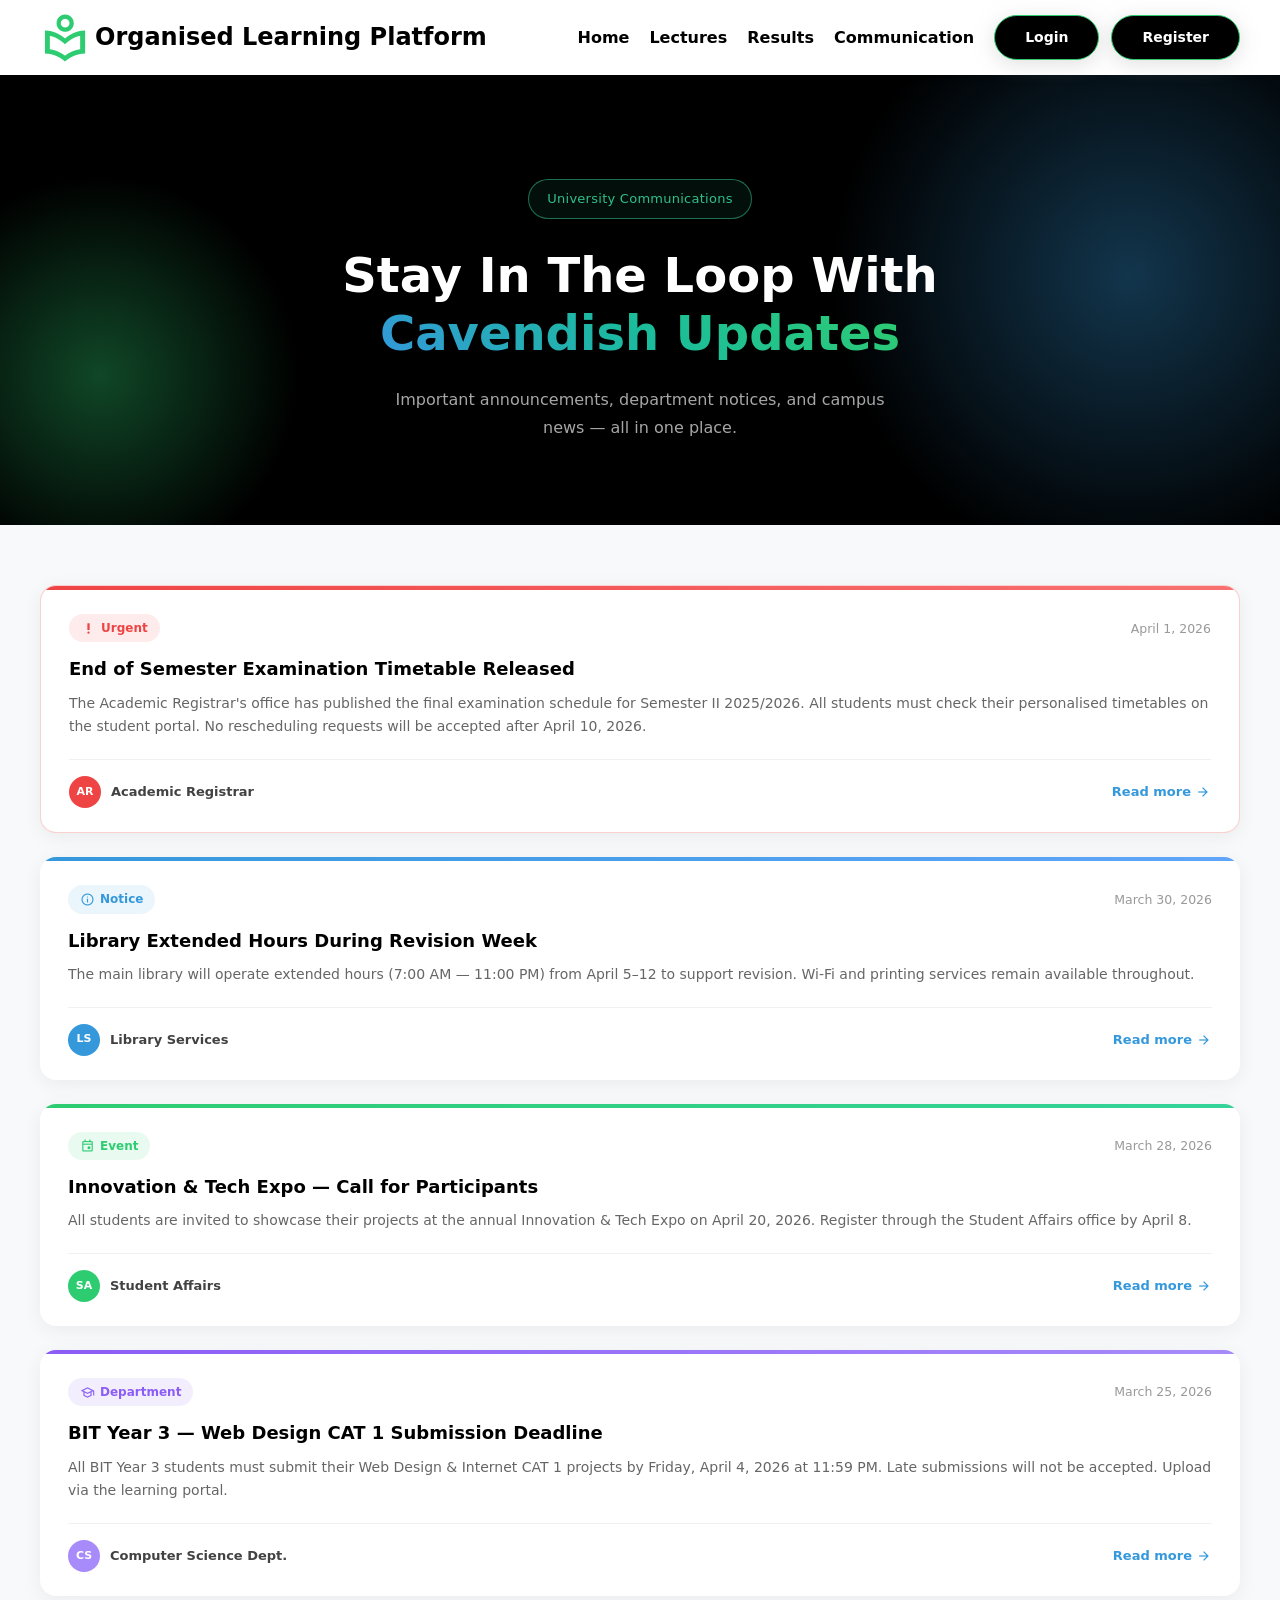
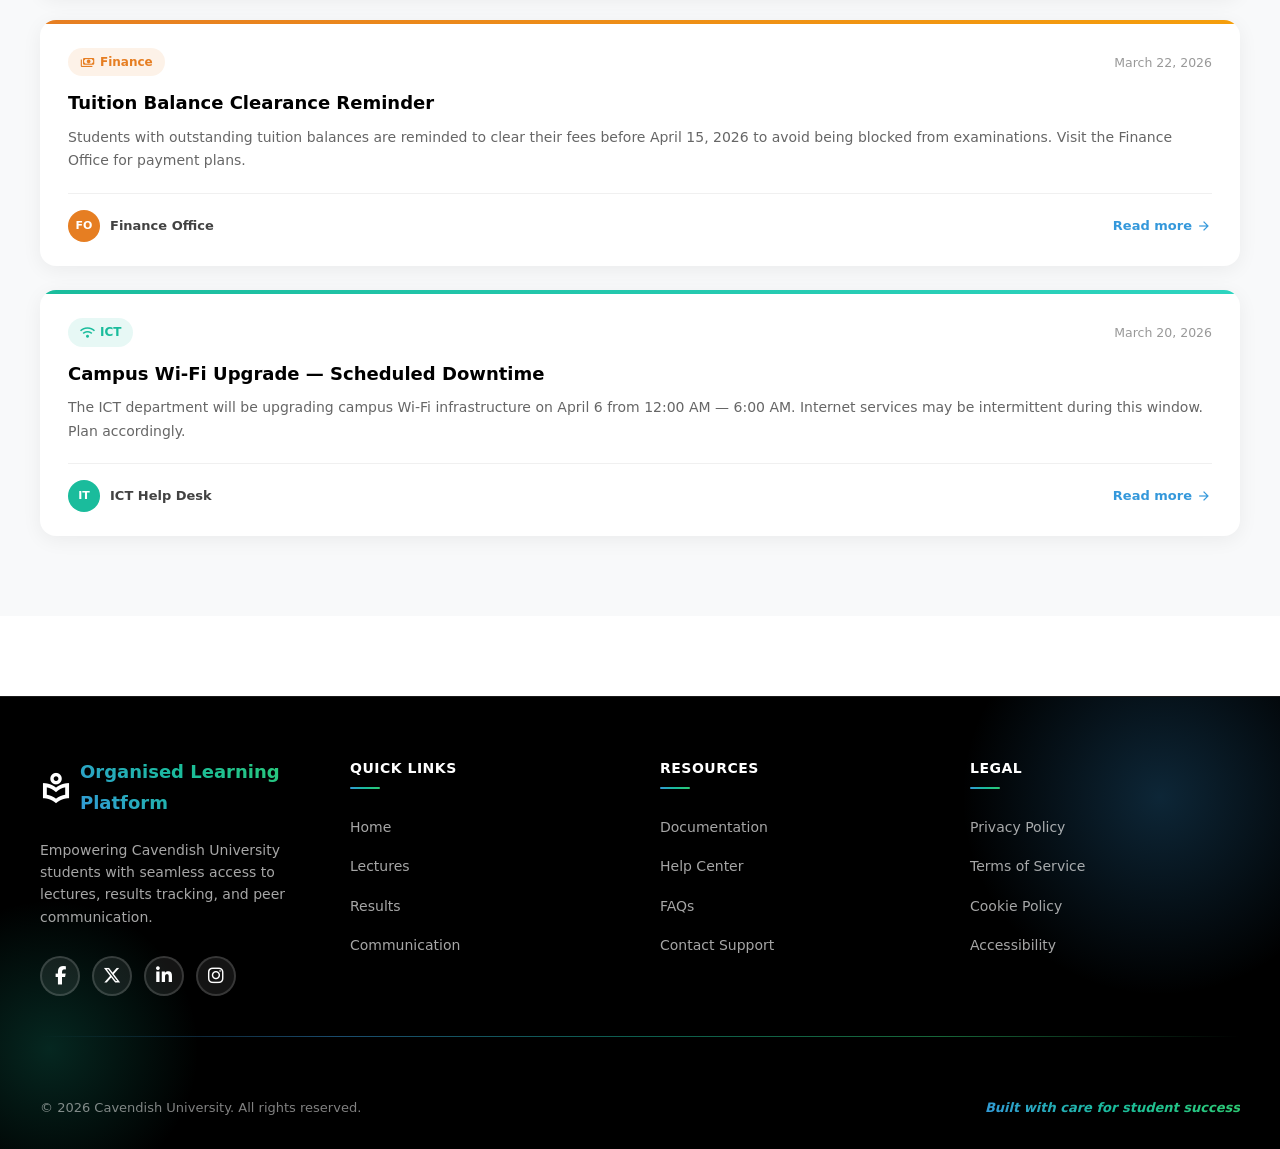
==== commit 2c1b0577: "commiting staged changes" ====
--- a/assets/css/styles.css
+++ b/assets/css/styles.css
@@ -71,6 +71,9 @@
   display: inline-block;
   transition: all 0.3s ease;
   border: 1.5px solid var(--base-color);
+  box-shadow: 0 4px 20px rgb(172 168 168 / 36%);
+  border-color: var(--secondary-color);
+
 }
 
 .primary-button:hover {
@@ -78,7 +81,7 @@
   color: #fff;
   box-shadow: 0 8px 25px rgba(0, 0, 0, 0.15);
   transform: translateY(-4px);
-  border-color: var(--secondary-color);
+
 }
 
 .outline-button {
@@ -95,9 +98,11 @@
 }
 
 .outline-button:hover {
-  background: var(--gradient-color);
+  background: var(--secondary-color);
   transform: translateY(-4px);
   box-shadow: 0 8px 25px rgba(0, 0, 0, 0.15);
+
+
 }
 
 /* =============================================
@@ -235,8 +240,8 @@
 .hero::before {
   content: "";
   position: absolute;
-  width: 600px;
-  height: 600px;
+  width: 100%;
+  height: 100%;
   background: radial-gradient(circle, #3498db59 0%, rgba(52, 152, 219, 0) 70%);
   top: -100px;
   right: -150px;
@@ -256,17 +261,9 @@
   border-radius: 50%;
   animation: float 6s ease-in-out infinite reverse;
   pointer-events: none;
-}
-
-@keyframes float {
-  0%,
-  100% {
-    transform: translateY(0) scale(1);
-  }
-  50% {
-    transform: translateY(-30px) scale(1.05);
-  }
-}
+
+}
+
 
 .hero-container {
   max-width: 1200px;
@@ -414,6 +411,51 @@
   color: rgba(255, 255, 255, 0.5);
   line-height: 1.5;
   margin: 0;
+}
+
+@keyframes float {
+  0%, 100% {
+    transform: translateY(0) scale(1);
+  }
+  50% {
+    transform: translateY(-30px) scale(1.05);
+  }
+}
+
+/* Falling leaves overlay */
+.leaf {
+  position: absolute;
+  width: 100%;
+  height: 100%;
+  top: 0;
+  left: 0;
+  pointer-events: none;
+}
+
+.leaf div {
+  position: absolute;
+  display: block;
+  width: 30px;
+  height: 30px;
+  background: url('../images/image.png') no-repeat center;
+  background-size: contain;
+}
+
+.leaf div:nth-child(1) { left: 20%; animation: fall 15s linear infinite; animation-delay: -2s; }
+.leaf div:nth-child(2) { left: 70%; animation: fall 15s linear infinite; animation-delay: -4s; }
+.leaf div:nth-child(3) { left: 10%; animation: fall 20s linear infinite; animation-delay: -7s; }
+.leaf div:nth-child(4) { left: 50%; animation: fall 18s linear infinite; animation-delay: -5s; }
+.leaf div:nth-child(5) { left: 85%; animation: fall 14s linear infinite; animation-delay: -5s; }
+.leaf div:nth-child(6) { left: 15%; animation: fall 16s linear infinite; animation-delay: -10s; }
+.leaf div:nth-child(7) { left: 90%; animation: fall 15s linear infinite; animation-delay: -4s; }
+
+@keyframes fall {
+  0%   { opacity: 1; top: -10%; transform: translateX(20px) rotate(0deg); }
+  20%  { opacity: 0.8; transform: translateX(-20px) rotate(45deg); }
+  40%  { transform: translateX(-20px) rotate(90deg); }
+  60%  { transform: translateX(-20px) rotate(135deg); }
+  80%  { transform: translateX(-20px) rotate(180deg); }
+  100% { top: 110%; transform: translateX(-20px) rotate(225deg); }
 }
 
 /* =============================================
@@ -2048,3 +2090,4 @@
     font-size: 12px;
   }
 }
++
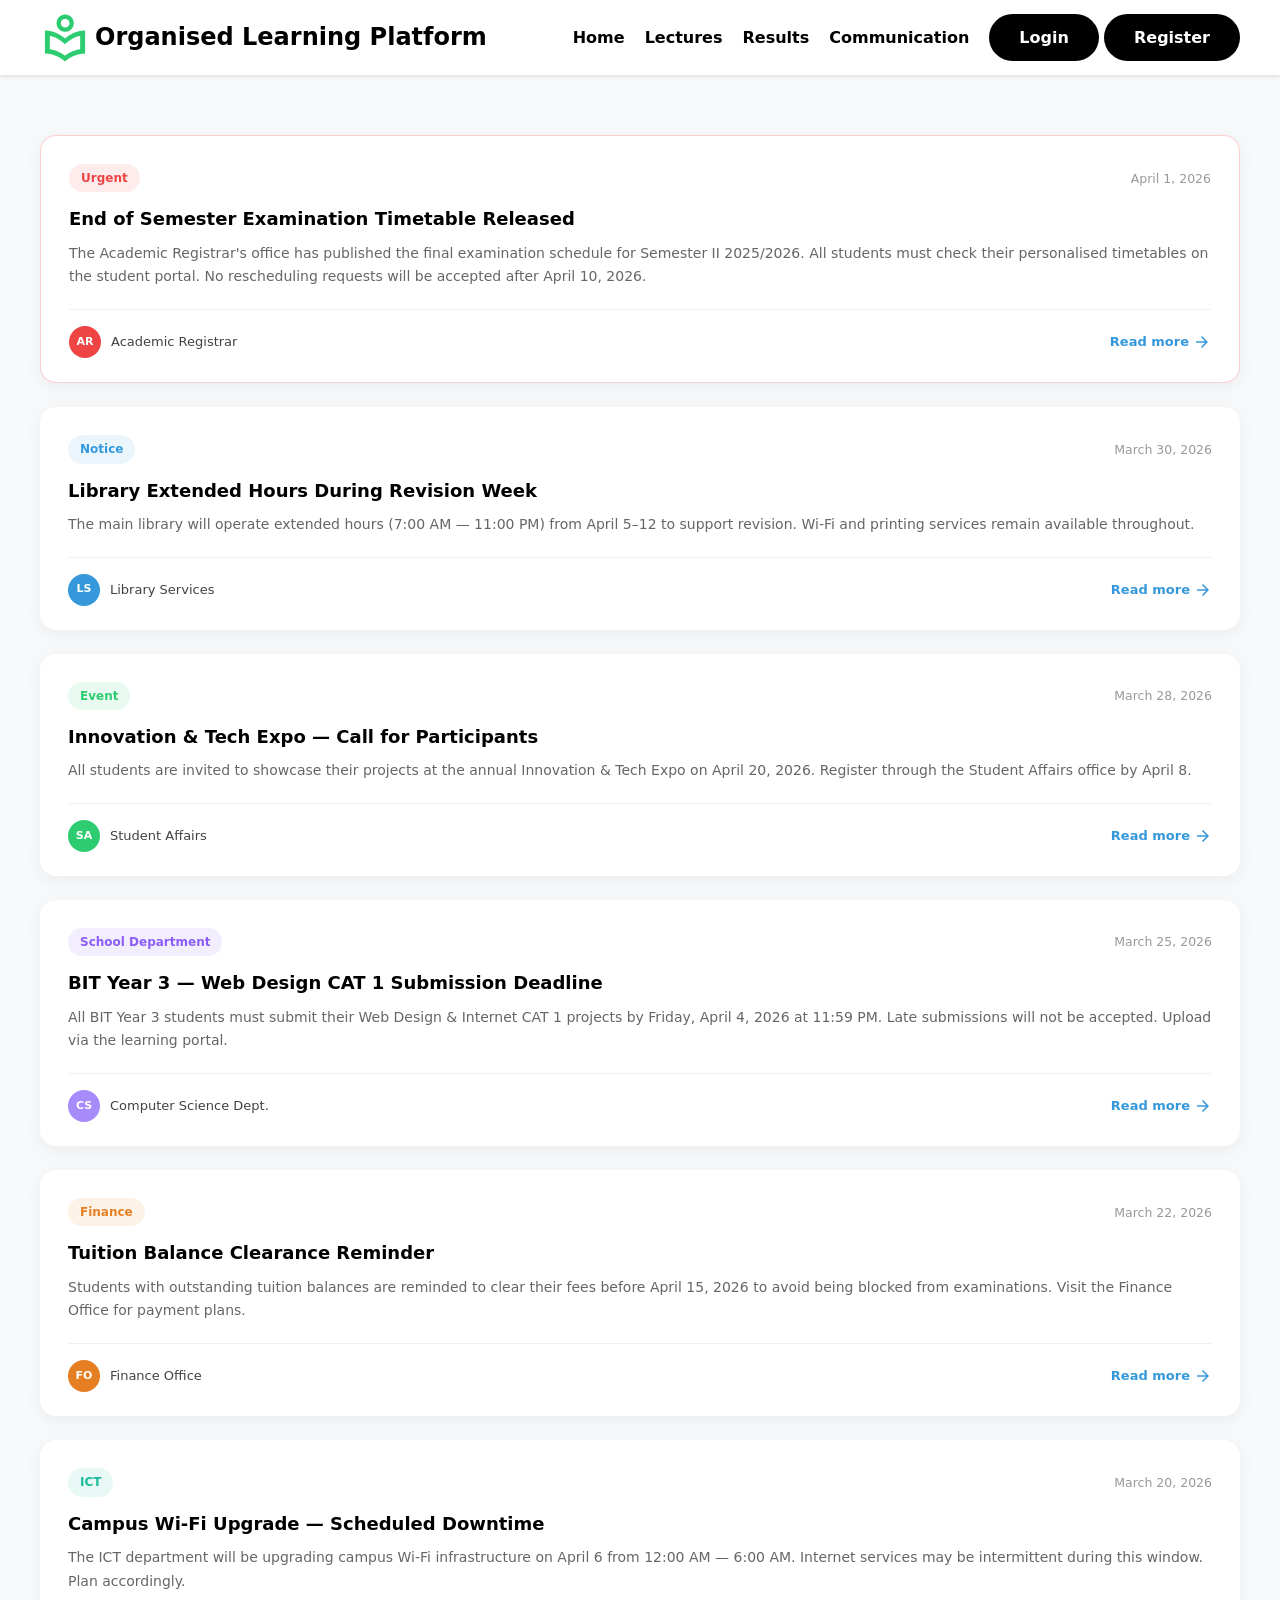
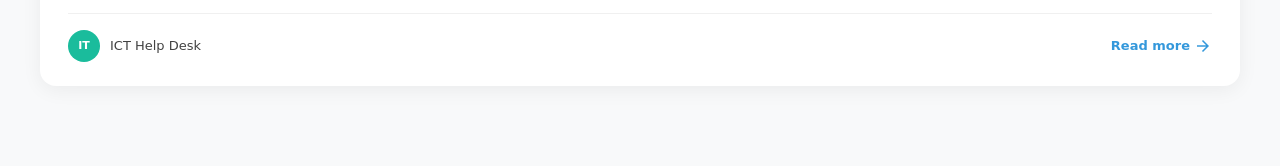
==== commit 1f4b9591: "i had changed the communication card accent color" ====
--- a/communication.html
+++ b/communication.html
@@ -5,20 +5,17 @@
     <meta name="viewport" content="width=device-width, initial-scale=1.0" />
     <meta
       name="description"
-      content="University Communications — Cavendish University Organised Learning Platform"
+      content="This is a special platform for cavendish University Students"
     />
     <link
       rel="stylesheet"
-      href="https://fonts.googleapis.com/css2?family=Material+Symbols+Outlined:opsz,wght,FILL,GRAD@20..48,100..700,0..1,-50..200"
+      href="https://fonts.googleapis.com/css2?family=Material+Symbols+Outlined:opsz,wght,FILL,GRAD@20..48,100..700,0..1,-50..200&icon_names=local_library"
     />
-    <link
-      rel="stylesheet"
-      href="https://cdnjs.cloudflare.com/ajax/libs/font-awesome/6.5.1/css/all.min.css"
-    />
-    <link rel="stylesheet" href="./assets/css/styles.css" />
-    <title>Communication — Organised Learning Platform</title>
+    <link href="https://fonts.googleapis.com/icon?family=Material+Icons" rel="stylesheet">
+    <link rel="stylesheet" href="./styles.css" />
+    <title>Organised Learning Platform</title>
   </head>
-
+  
   <body>
     <nav>
       <div class="container">
@@ -45,28 +42,15 @@
       </div>
     </nav>
 
-    <!-- HERO — Abel Mwesigye -->
-    <section class="comm-hero page-background">
-      <div class="comm-hero-inner">
-        <div class="hero-badge">University Communications</div>
-        <h1 class="hero-title">
-          Stay In The Loop With
-          <span class="hero-gradient-text">Cavendish Updates</span>
-        </h1>
-        <p class="comm-hero-desc">
-          Important announcements, department notices, and campus news — all in
-          one place.
-        </p>
-      </div>
-    </section>
+    <!-- COMMUNICATION CARDS -->
     <section class="comm-cards-section">
       <div class="container">
+        <!-- PINNED / URGENT -->
         <div class="comm-card comm-card--urgent">
           <div class="comm-card-accent comm-card-accent--red"></div>
           <div class="comm-card-body">
             <div class="comm-card-top">
               <span class="comm-tag comm-tag--red">
-                <span class="material-symbols-outlined">priority_high</span>
                 Urgent
               </span>
               <span class="comm-date">April 1, 2026</span>
@@ -87,17 +71,18 @@
               </div>
               <a href="#" class="comm-read-more">
                 Read more
-                <span class="material-symbols-outlined">arrow_forward</span>
-              </a>
-            </div>
-          </div>
-        </div>
+                <span class="material-icons">arrow_forward</span>
+              </a>
+            </div>
+          </div>
+        </div>
+
+        <!-- INFO CARD -->
         <div class="comm-card">
           <div class="comm-card-accent comm-card-accent--blue"></div>
           <div class="comm-card-body">
             <div class="comm-card-top">
               <span class="comm-tag comm-tag--blue">
-                <span class="material-symbols-outlined">info</span>
                 Notice
               </span>
               <span class="comm-date">March 30, 2026</span>
@@ -122,27 +107,28 @@
               </div>
               <a href="#" class="comm-read-more">
                 Read more
-                <span class="material-symbols-outlined">arrow_forward</span>
-              </a>
-            </div>
-          </div>
-        </div>
+                <span class="material-icons">arrow_forward</span>
+              </a>
+            </div>
+          </div>
+        </div>
+
+        <!-- EVENT CARD -->
         <div class="comm-card">
           <div class="comm-card-accent comm-card-accent--green"></div>
           <div class="comm-card-body">
             <div class="comm-card-top">
               <span class="comm-tag comm-tag--green">
-                <span class="material-symbols-outlined">event</span>
                 Event
               </span>
               <span class="comm-date">March 28, 2026</span>
             </div>
             <h3 class="comm-card-title">
-              Innovation &amp; Tech Expo — Call for Participants
+              Innovation & Tech Expo — Call for Participants
             </h3>
             <p class="comm-card-text">
               All students are invited to showcase their projects at the annual
-              Innovation &amp; Tech Expo on April 20, 2026. Register through the
+              Innovation & Tech Expo on April 20, 2026. Register through the
               Student Affairs office by April 8.
             </p>
             <div class="comm-card-footer">
@@ -157,18 +143,19 @@
               </div>
               <a href="#" class="comm-read-more">
                 Read more
-                <span class="material-symbols-outlined">arrow_forward</span>
-              </a>
-            </div>
-          </div>
-        </div>
+                <span class="material-icons">arrow_forward</span>
+              </a>
+            </div>
+          </div>
+        </div>
+
+        <!-- DEPARTMENT CARD -->
         <div class="comm-card">
           <div class="comm-card-accent comm-card-accent--purple"></div>
           <div class="comm-card-body">
             <div class="comm-card-top">
               <span class="comm-tag comm-tag--purple">
-                <span class="material-symbols-outlined">school</span>
-                Department
+                 School Department
               </span>
               <span class="comm-date">March 25, 2026</span>
             </div>
@@ -176,8 +163,8 @@
               BIT Year 3 — Web Design CAT 1 Submission Deadline
             </h3>
             <p class="comm-card-text">
-              All BIT Year 3 students must submit their Web Design &amp;
-              Internet CAT 1 projects by Friday, April 4, 2026 at 11:59 PM. Late
+              All BIT Year 3 students must submit their Web Design & Internet
+              CAT 1 projects by Friday, April 4, 2026 at 11:59 PM. Late
               submissions will not be accepted. Upload via the learning portal.
             </p>
             <div class="comm-card-footer">
@@ -189,17 +176,18 @@
               </div>
               <a href="#" class="comm-read-more">
                 Read more
-                <span class="material-symbols-outlined">arrow_forward</span>
-              </a>
-            </div>
-          </div>
-        </div>
+                <span class="material-icons">arrow_forward</span>
+              </a>
+            </div>
+          </div>
+        </div>
+
+        <!-- FINANCE CARD -->
         <div class="comm-card">
           <div class="comm-card-accent comm-card-accent--orange"></div>
           <div class="comm-card-body">
             <div class="comm-card-top">
               <span class="comm-tag comm-tag--orange">
-                <span class="material-symbols-outlined">payments</span>
                 Finance
               </span>
               <span class="comm-date">March 22, 2026</span>
@@ -219,17 +207,18 @@
               </div>
               <a href="#" class="comm-read-more">
                 Read more
-                <span class="material-symbols-outlined">arrow_forward</span>
-              </a>
-            </div>
-          </div>
-        </div>
+                <span class="material-icons">arrow_forward</span>
+              </a>
+            </div>
+          </div>
+        </div>
+
+        <!-- ICT CARD -->
         <div class="comm-card">
           <div class="comm-card-accent comm-card-accent--teal"></div>
           <div class="comm-card-body">
             <div class="comm-card-top">
               <span class="comm-tag comm-tag--teal">
-                <span class="material-symbols-outlined">wifi</span>
                 ICT
               </span>
               <span class="comm-date">March 20, 2026</span>
@@ -251,79 +240,11 @@
               </div>
               <a href="#" class="comm-read-more">
                 Read more
-                <span class="material-symbols-outlined">arrow_forward</span>
+                <span class="material-icons">arrow_forward</span>
               </a>
             </div>
           </div>
         </div>
       </div>
     </section>
-    <footer class="footer">
-      <div class="footer-gradient-blob footer-gradient-blob--blue"></div>
-      <div class="footer-gradient-blob footer-gradient-blob--green"></div>
-      <div class="footer-container">
-        <div class="footer-content">
-          <div class="footer-section footer-brand">
-            <div class="footer-logo">
-              <span class="material-symbols-outlined">local_library</span>
-              <span class="footer-logo-text">Organised Learning Platform</span>
-            </div>
-            <p class="footer-description">
-              Empowering Cavendish University students with seamless access to
-              lectures, results tracking, and peer communication.
-            </p>
-            <div class="footer-socials">
-              <a href="#" class="social-link" title="Facebook">
-                <i class="fab fa-facebook-f"></i>
-              </a>
-              <a href="#" class="social-link" title="Twitter">
-                <i class="fab fa-x-twitter"></i>
-              </a>
-              <a href="#" class="social-link" title="LinkedIn">
-                <i class="fab fa-linkedin-in"></i>
-              </a>
-              <a href="#" class="social-link" title="Instagram">
-                <i class="fab fa-instagram"></i>
-              </a>
-            </div>
-          </div>
-          <div class="footer-section">
-            <h4 class="footer-heading">Quick Links</h4>
-            <ul class="footer-links">
-              <li><a href="/">Home</a></li>
-              <li><a href="/lectures.html">Lectures</a></li>
-              <li><a href="/results.html">Results</a></li>
-              <li><a href="/communication.html">Communication</a></li>
-            </ul>
-          </div>
-          <div class="footer-section">
-            <h4 class="footer-heading">Resources</h4>
-            <ul class="footer-links">
-              <li><a href="#">Documentation</a></li>
-              <li><a href="#">Help Center</a></li>
-              <li><a href="#">FAQs</a></li>
-              <li><a href="#">Contact Support</a></li>
-            </ul>
-          </div>
-          <div class="footer-section">
-            <h4 class="footer-heading">Legal</h4>
-            <ul class="footer-links">
-              <li><a href="#">Privacy Policy</a></li>
-              <li><a href="#">Terms of Service</a></li>
-              <li><a href="#">Cookie Policy</a></li>
-              <li><a href="#">Accessibility</a></li>
-            </ul>
-          </div>
-        </div>
-        <div class="footer-divider"></div>
-        <div class="footer-bottom">
-          <p class="footer-copyright">
-            &copy; 2026 Cavendish University. All rights reserved.
-          </p>
-          <p class="footer-credit">Built with care for student success</p>
-        </div>
-      </div>
-    </footer>
-    <script src="./assets/js/main.js"></script>
-  </body>
-</html>
+  </body></html>
--- a/styles.css
+++ b/styles.css
@@ -0,0 +1,1129 @@
+/* BY JESLOR */
+:root {
+  --base-color: #000000;
+  --base-color-light: #424242;
+  --primary-color: #3498db;
+  --secondary-color: #2ecc71;
+  --gradient-color: linear-gradient(45deg, #3498db, #1abc9c, #2ecc71);
+}
+
+* {
+  margin: 0;
+  padding: 0;
+  box-sizing: border-box;
+  font-weight: 400;
+}
+
+body {
+  font-family:
+    "Segoe UI",
+    system-ui,
+    -apple-system,
+    sans-serif;
+  color: var(--base-color-light);
+  line-height: 1.7;
+  min-height: 100vh;
+  padding-top: 75px;
+}
+
+a {
+  text-decoration: none;
+}
+
+.container {
+  max-width: 1200px;
+  margin: 0 auto;
+  width: 100%;
+}
+
+/* BUTTONS BY ESTHER */
+.primary-button {
+  background-color: var(--base-color);
+  color: #fff;
+  padding: 10px 30px;
+  font-weight: 600;
+  border-radius: 30px;
+  position: relative;
+  display: inline-block;
+  transition: all 0.3s ease;
+}
+.primary-button:hover {
+  background-color: var(--secondary-color);
+  color: #fff;
+  box-shadow: 0 4px 8px rgba(0, 0, 0, 0.2);
+  transform: translateY(-2px);
+}
+
+.outline-button {
+  border: 1.5px solid var(--secondary-color);
+  color: #fff;
+  padding: 10px 30px;
+  font-weight: 600;
+  border-radius: 30px;
+  font-size: 16px;
+  cursor: pointer;
+  box-sizing: border-box;
+  transition: all 0.3s ease;
+}
+.outline-button:hover {
+  background: var(--gradient-color);
+  transform: translateY(-2px);
+}
+
+/* NAVBAR BY RUTH */
+nav {
+  height: 75px;
+  display: flex;
+  align-items: center;
+  box-shadow: 0 2px 4px rgba(0, 0, 0, 0.1);
+  padding: 0 20px;
+  background-color: #fff;
+  position: fixed;
+  top: 0;
+  left: 0;
+  width: 100%;
+  z-index: 9999;
+}
+nav .container {
+  display: flex;
+  justify-content: space-between;
+  align-items: center;
+}
+nav .logo {
+  font-size: 24px;
+  font-weight: 900;
+  color: var(--base-color);
+  display: flex;
+  align-items: center;
+}
+
+nav .logo span {
+  font-size: 50px;
+  margin-right: 5px;
+  font-weight: 900;
+  color: var(--secondary-color);
+}
+
+nav ul {
+  list-style: none;
+  display: flex;
+  align-items: center;
+  gap: 20px;
+  font-weight: 700;
+}
+nav ul a {
+  color: var(--base-color);
+  font-weight: 600;
+  transition: color 0.3s ease;
+}
+nav ul a:hover {
+  color: var(--secondary-color);
+}
+
+.mobile-menu {
+  margin-left: auto;
+  width: fit-content;
+}
+
+#menu-toggle {
+  display: none;
+}
+.mobile-menu .menu {
+  height: 40px;
+  background-color: var(--secondary-color);
+  padding: 10px;
+  display: flex;
+  align-items: center;
+  justify-content: center;
+  display: none;
+}
+
+.mobile-menu .menu span {
+  width: 27px;
+  height: 2px;
+  position: relative;
+  cursor: pointer;
+  background-color: var(--base-color);
+}
+
+.mobile-menu .menu span::before,
+.mobile-menu .menu span::after {
+  content: "";
+  position: absolute;
+  width: inherit;
+  height: 2px;
+  background-color: var(--base-color);
+  transition: all 0.3s ease;
+}
+.mobile-menu .menu span::before {
+  top: -8px;
+}
+.mobile-menu .menu span::after {
+  top: 8px;
+}
+#menu-toggle:checked + .mobile-menu .menu span {
+  background-color: transparent;
+}
+#menu-toggle:checked + .mobile-menu .menu span::before {
+  transform: rotate(45deg);
+  top: 0;
+}
+#menu-toggle:checked + .mobile-menu .menu span::after {
+  transform: rotate(-45deg);
+  top: 0;
+}
+
+/* HERO SECTION BY MOISHA */
+
+.hero {
+  background-color: var(--base-color);
+  min-height: calc(100vh - 75px);
+  display: flex;
+  align-items: center;
+  position: relative;
+  overflow: hidden;
+  padding: 60px 20px;
+}
+
+.hero::before {
+  background-color: rgba(52, 152, 219, 0.503);
+  content: "";
+  position: absolute;
+  width: 600px;
+  height: 600px;
+  background: radial-gradient(circle, #3498db59 0%, rgba(52, 152, 219, 0) 70%);
+  top: -100px;
+  right: -150px;
+  border-radius: 50%;
+  animation: float 8s ease-in-out infinite;
+}
+
+.hero::after {
+  content: "";
+  position: absolute;
+  width: 400px;
+  height: 400px;
+  background: radial-gradient(circle, #2ecc7159 0%, transparent 70%);
+  bottom: -50px;
+  left: -100px;
+  border-radius: 50%;
+  animation: float 6s ease-in-out infinite reverse;
+}
+
+@keyframes float {
+  0%,
+  100% {
+    transform: translateY(0) scale(1);
+  }
+  50% {
+    transform: translateY(-30px) scale(1.05);
+  }
+}
+
+.hero-container {
+  max-width: 1200px;
+  margin: 0 auto;
+  display: flex;
+  align-items: center;
+  justify-content: space-between;
+  gap: 60px;
+  width: 100%;
+  position: relative;
+  z-index: 1;
+}
+
+.hero-left {
+  flex: 1;
+  max-width: 560px;
+}
+
+.hero-badge {
+  display: inline-block;
+  border: 1px solid rgba(52, 211, 153, 0.5);
+  color: rgba(52, 211, 153, 0.9);
+  font-size: 13px;
+  font-weight: 500;
+  padding: 8px 18px;
+  border-radius: 30px;
+  margin-bottom: 28px;
+  background: rgba(52, 211, 153, 0.07);
+  letter-spacing: 0.02em;
+}
+
+.hero-title {
+  font-size: clamp(2rem, 4vw, 3rem);
+  font-weight: 800;
+  color: #ffffff;
+  line-height: 1.2;
+  margin-bottom: 24px;
+}
+
+.hero-gradient-text {
+  background: var(--gradient-color);
+  -webkit-background-clip: text;
+  -webkit-text-fill-color: transparent;
+  background-clip: text;
+}
+
+.hero-description {
+  font-size: 16px;
+  color: rgba(255, 255, 255, 0.65);
+  line-height: 1.8;
+  margin-bottom: 40px;
+  max-width: 440px;
+}
+
+.hero-buttons {
+  display: flex;
+  align-items: center;
+  gap: 16px;
+  flex-wrap: wrap;
+}
+
+.hero-right {
+  flex: 0 0 420px;
+  display: flex;
+  flex-direction: column;
+  gap: 16px;
+}
+
+.hero-card {
+  background: rgba(255, 255, 255, 0.05);
+  backdrop-filter: blur(12px);
+  -webkit-backdrop-filter: blur(12px);
+  border: 1px solid rgba(255, 255, 255, 0.08);
+  border-radius: 16px;
+  padding: 20px 24px;
+  position: relative;
+  overflow: hidden;
+  display: flex;
+  align-items: center;
+  gap: 18px;
+  transition:
+    transform 0.2s ease,
+    background 0.2s ease;
+}
+.hero-card:hover {
+  transform: translateX(4px);
+  background: rgba(255, 255, 255, 0.08);
+}
+
+.hero-card-border {
+  position: absolute;
+  left: 0;
+  top: 0;
+  bottom: 0;
+  width: 3px;
+  border-radius: 16px 0 0 16px;
+}
+.hero-card-border--blue {
+  background: var(--primary-color);
+}
+.hero-card-border--green {
+  background: var(--secondary-color);
+}
+.hero-card-border--purple {
+  background: var(--base-color-light);
+}
+
+.hero-card-icon-box {
+  width: 52px;
+  height: 52px;
+  border-radius: 14px;
+  display: flex;
+  align-items: center;
+  justify-content: center;
+  flex-shrink: 0;
+  font-size: 26px;
+}
+.hero-card-icon-box--blue {
+  background: #1a2a3a;
+}
+.hero-card-icon-box--green {
+  background: #1a2e20;
+}
+.hero-card-icon-box--purple {
+  background: #1e1a30;
+}
+
+.hero-card-text {
+  display: flex;
+  flex-direction: column;
+  gap: 4px;
+}
+
+.hero-card h3 {
+  font-size: 16px;
+  font-weight: 700;
+  color: #ffffff;
+  margin: 0;
+}
+
+.hero-card p {
+  font-size: 13.5px;
+  color: rgba(255, 255, 255, 0.5);
+  line-height: 1.5;
+  margin: 0;
+}
+
+/* Laptops / Small Desktops */
+@media (max-width: 1279px) {
+}
+
+/* Tablets (Landscape) */
+@media (max-width: 1023px) {
+  .hero-container {
+    flex-direction: column;
+    text-align: center;
+  }
+  .hero-left {
+    max-width: 100%;
+  }
+  .hero-description {
+    max-width: 100%;
+  }
+  .hero-buttons {
+    justify-content: center;
+  }
+  .hero-right {
+    flex: unset;
+    width: 100%;
+    max-width: 480px;
+  }
+}
+
+/* Tablets (Portrait) */
+@media (max-width: 767px) {
+}
+
+/* Mobile (Landscape) */
+@media (max-width: 932px) and (orientation: landscape) {
+}
+
+/* Small (sm): 640px and down */
+@media (max-width: 639px) {
+}
+
+/* Mobile (Portrait) */
+
+@media (max-width: 480px) and (orientation: portrait) {
+}
+/* Laptops / Small Desktops */
+@media (max-width: 1279px) {
+  nav ul {
+    gap: 20px 15px;
+  }
+}
+
+/* Tablets (Landscape) */
+@media (max-width: 1023px) {
+  .hero-container {
+    flex-direction: column;
+    text-align: center;
+  }
+  .hero-left {
+    max-width: 100%;
+  }
+  .hero-description {
+    max-width: 100%;
+  }
+  .hero-buttons {
+    justify-content: center;
+  }
+  .hero-right {
+    flex: unset;
+    width: 100%;
+    max-width: 480px;
+  }
+
+  .mobile-menu .menu {
+    display: flex;
+  }
+
+  nav ul {
+    padding-top: 10px;
+    padding-bottom: 20px;
+    position: fixed;
+    top: 75px;
+    left: -100%;
+    background-color: rgb(0 0 0 / 65%);
+    backdrop-filter: blur(10px);
+    -webkit-backdrop-filter: blur(10px);
+    flex-direction: column;
+    width: 100%;
+    z-index: 400;
+    gap: 10px;
+    border-radius: 0 0 20px 20px;
+  }
+  #menu-toggle:checked ~ ul {
+    left: 0;
+    display: flex;
+  }
+  nav ul li {
+    width: 100%;
+  }
+
+  nav ul a {
+    color: #fff;
+    width: 100%;
+    display: block;
+    padding: 10px 15px;
+    margin-left: 15px;
+  }
+  nav ul .nav-buttons {
+    display: flex;
+    flex-wrap: wrap;
+    gap: 10px;
+  }
+  nav ul .nav-buttons a {
+    margin-left: 15px;
+    padding-left: 15px;
+    background-color: var(--secondary-color);
+  }
+
+  nav ul a {
+    width: 90%;
+    max-width: 300px;
+    background-color: transparent;
+    transition: all 0.3s ease;
+    border-radius: 30px;
+  }
+
+  nav ul a:hover {
+    background-color: var(--secondary-color);
+    color: #fff;
+    box-shadow: 0 4px 8px rgba(0, 0, 0, 0.2);
+    transform: translateY(-2px);
+    width: 90%;
+  }
+}
+
+/* Tablets (Portrait) */
+@media (max-width: 767px) {
+}
+
+/* Mobile (Landscape) */
+@media (max-width: 932px) and (orientation: landscape) {
+}
+
+/* Small (sm): 640px and down */
+@media (max-width: 639px) {
+}
+
+/* Mobile (Portrait) */
+
+@media (max-width: 480px) and (orientation: portrait) {
+  nav .logo {
+    font-size: 10px;
+  }
+  nav .logo span {
+    font-size: 39px;
+  }
+
+}
+
+/* lecture section styles */
+.lecturers_section {
+  max-width: 1200px;
+  margin: 0 auto;
+  width: 100%;
+  padding: 25px;
+}
+
+.lectures_h1 {
+  margin-bottom: 20px;
+  font-weight: 800;
+}
+
+.layout {
+  display: grid;
+  grid-template-columns: 1fr 2fr;
+  gap: 20px;
+}
+
+/* CARD BASE */
+.lecture_card {
+  background: #ffffff;
+  color: #000;
+  border-radius: 14px;
+  padding: 15px;
+  box-shadow: 0 5px 15px rgba(0, 0, 0, 0.15);
+}
+
+.lecture_card:hover {
+  transform: translateX(4px);
+  background: rgba(255, 255, 255, 0.08);
+}
+
+/* CALENDAR */
+.calendar {
+  min-height: 220px;
+}
+
+.calendar h3 {
+  margin-top: 0;
+  font-size: 16px;
+}
+
+.calendar-grid {
+  display: grid;
+  grid-template-columns: repeat(7, 1fr);
+  gap: 5px;
+  font-size: 12px;
+  margin-top: 10px;
+}
+
+.calendar-grid div {
+  text-align: center;
+  padding: 5px;
+  border-radius: 6px;
+}
+
+.highlighted_date {
+  display: inline-block;
+  border: 1px solid rgba(52, 211, 153, 0.5);
+  color: rgba(52, 211, 153, 0.9);
+  font-size: 15px;
+  font-weight: 700;
+  padding: 8px 18px;
+  border-radius: 30px;
+  background: rgba(52, 211, 153, 0.07);
+  letter-spacing: 0.02em;
+}
+
+/* RIGHT SIDE */
+.lectures {
+  display: grid;
+  grid-template-columns: repeat(2, 1fr);
+  gap: 15px;
+}
+
+.lecture-title {
+  font-size: 14px;
+  font-weight: 600;
+}
+
+.lecture-time {
+  font-size: 12px;
+  color: #666;
+  margin: 5px 0;
+}
+
+.lecture_btn {
+  padding: 8px 20px;
+  border-radius: 30px;
+  font-weight: 500;
+  font-size: 10px;
+}
+
+/* SMOOTH TRANSITIONS */
+.lecture_card {
+  transition: all 0.25s ease;
+}
+
+/* CARD HOVER EFFECT */
+.lecture_card:hover {
+  transform: translateX(4px);
+  background: #f9fafb;
+}
+
+/* RESPONSIVE */
+@media (max-width: 768px) {
+  .layout {
+    grid-template-columns: 1fr;
+  }
+
+  .lectures {
+    grid-template-columns: 1fr;
+  }
+}
+
+/* LOGIN PAGE — ROGERS */
+
+body.login-page {
+  background-color: var(--base-color);
+  min-height: 100vh;
+  overflow-x: hidden;
+}
+
+body.login-page::before {
+  background-color: rgba(52, 152, 219, 0.503);
+  content: "";
+  position: fixed;
+  width: 600px;
+  height: 600px;
+  background: radial-gradient(circle, #3498db59 0%, rgba(52, 152, 219, 0) 70%);
+  top: -100px;
+  right: -150px;
+  border-radius: 50%;
+  animation: float 8s ease-in-out infinite;
+  pointer-events: none;
+}
+body.login-page::after {
+  content: "";
+  position: fixed;
+  width: 400px;
+  height: 400px;
+  background: radial-gradient(circle, #2ecc7159 0%, transparent 70%);
+  bottom: -50px;
+  left: -100px;
+  border-radius: 50%;
+  animation: float 6s ease-in-out infinite reverse;
+  pointer-events: none;
+}
+
+.login-section {
+  min-height: calc(100vh - 75px);
+  display: flex;
+  align-items: center;
+  justify-content: center;
+  padding: 40px 20px;
+  position: relative;
+  z-index: 1;
+}
+
+.login-card {
+  background: #ffffff;
+  border-radius: 20px;
+  width: 100%;
+  max-width: 460px;
+  padding: 32px 44px 28px;
+  position: relative;
+  overflow: hidden;
+  box-shadow: 0 24px 60px rgba(0, 0, 0, 0.35);
+}
+
+.login-card-top-border {
+  position: absolute;
+  top: 0;
+  left: 0;
+  right: 0;
+  height: 4px;
+  background: linear-gradient(90deg, #3b9edd 0%, #1abc9c 50%, #2ecc71 100%);
+  border-radius: 20px 20px 0 0;
+}
+
+.login-icon-wrap {
+  width: 54px;
+  height: 54px;
+  border-radius: 50%;
+  background: var(--secondary-color);
+  display: flex;
+  align-items: center;
+  justify-content: center;
+  margin: 0 auto 14px;
+}
+
+.login-title {
+  font-size: 24px;
+  font-weight: 800;
+  color: var(--base-color);
+  text-align: center;
+  margin-bottom: 4px;
+}
+
+.login-subtitle {
+  font-size: 13.5px;
+  color: var(--base-color-light);
+  text-align: center;
+  margin-bottom: 20px;
+}
+
+.login-form {
+  display: flex;
+  flex-direction: column;
+  gap: 14px;
+}
+
+.login-field {
+  display: flex;
+  flex-direction: column;
+  gap: 7px;
+}
+
+.login-label {
+  font-size: 14px;
+  font-weight: 600;
+  color: var(--base-color);
+}
+
+.login-input-wrap {
+  position: relative;
+  display: flex;
+  align-items: center;
+}
+
+.login-input-icon {
+  position: absolute;
+  left: 14px;
+  color: #aaa;
+  pointer-events: none;
+  flex-shrink: 0;
+}
+
+.login-input {
+  width: 100%;
+  padding: 10px 16px 10px 42px;
+  border: 1.5px solid #e0e0e0;
+  border-radius: 10px;
+  font-size: 14px;
+  font-family: inherit;
+  color: var(--base-color);
+  background: #fafafa;
+  outline: none;
+  transition:
+    border-color 0.25s ease,
+    box-shadow 0.25s ease;
+}
+
+.login-input::placeholder {
+  color: #bbb;
+}
+
+.login-input:focus {
+  border-color: var(--primary-color);
+  box-shadow: 0 0 0 3px rgba(52, 152, 219, 0.12);
+  background: #fff;
+}
+
+.login-row {
+  display: flex;
+  align-items: center;
+  justify-content: space-between;
+  gap: 12px;
+}
+
+.login-remember {
+  display: flex;
+  align-items: center;
+  gap: 8px;
+  font-size: 13.5px;
+  color: var(--base-color-light);
+  cursor: pointer;
+  user-select: none;
+  flex-wrap: wrap;
+}
+
+.login-remember input[type="checkbox"] {
+  position: absolute;
+  opacity: 0;
+  width: 0;
+  height: 0;
+}
+
+.login-checkbox-custom {
+  width: 16px;
+  height: 16px;
+  border: 1.5px solid #ccc;
+  border-radius: 4px;
+  display: inline-block;
+  flex-shrink: 0;
+  position: relative;
+  transition:
+    border-color 0.2s ease,
+    background 0.2s ease;
+}
+
+.login-remember input[type="checkbox"]:checked + .login-checkbox-custom {
+  background: var(--base-color);
+  border-color: var(--base-color);
+}
+
+.login-remember input[type="checkbox"]:checked + .login-checkbox-custom::after {
+  content: "";
+  position: absolute;
+  left: 3px;
+  top: 0px;
+  width: 5px;
+  height: 9px;
+  border: 2px solid #fff;
+  border-top: none;
+  border-left: none;
+  transform: rotate(45deg);
+}
+
+.login-forgot {
+  display: flex;
+  font-size: 13.5px;
+  font-weight: 600;
+  color: var(--primary-color);
+  transition: color 0.2s ease;
+  flex-wrap: wrap;
+}
+
+.login-forgot:hover {
+  color: #2176ae;
+}
+
+.login-submit {
+  width: 100%;
+  border: none;
+  padding: 12px 24px;
+  font-size: 15px;
+  font-weight: 700;
+  font-family: inherit;
+  cursor: pointer;
+  display: flex;
+  align-items: center;
+  justify-content: center;
+  gap: 10px;
+}
+
+.login-divider {
+  display: flex;
+  align-items: center;
+  gap: 14px;
+  color: #ccc;
+  font-size: 13px;
+}
+
+.login-divider::before,
+.login-divider::after {
+  content: "";
+  flex: 1;
+  height: 1px;
+  background: #e8e8e8;
+}
+
+.login-create-account {
+  display: flex;
+  align-items: center;
+  justify-content: center;
+  gap: 8px;
+  width: 100%;
+  padding: 12px 24px;
+  border: 1.5px solid #ddd;
+  border-radius: 30px;
+  font-size: 14.5px;
+  font-weight: 600;
+  color: var(--base-color);
+  transition:
+    border-color 0.25s ease,
+    background 0.25s ease,
+    transform 0.2s ease;
+}
+
+.login-create-account:hover {
+  border-color: var(--secondary-color);
+  background: #f5f5f5;
+  transform: translateY(-1px);
+}
+
+@media (max-width: 520px) {
+  .login-card {
+    padding: 36px 24px 32px;
+  }
+  .login-title {
+    font-size: 22px;
+  }
+}
+
+/* COMMUNICATION CARDS SECTION BY SUBAN */
+.comm-cards-section {
+  background: #f8f9fa;
+  padding: 60px 20px 80px;
+}
+
+.comm-cards-section .container {
+  display: grid;
+  gap: 24px;
+}
+
+/* Card base */
+.comm-card {
+  background: #fff;
+  border-radius: 16px;
+  overflow: hidden;
+  box-shadow: 0 4px 20px rgba(0, 0, 0, 0.06);
+  transition:
+    transform 0.3s ease,
+    box-shadow 0.3s ease;
+}
+
+.comm-card:hover {
+  transform: translateY(-4px);
+  box-shadow: 0 12px 36px rgba(0, 0, 0, 0.1);
+}
+
+.comm-card--urgent {
+  border: 1.5px solid rgba(239, 68, 68, 0.25);
+}
+
+/* Accent bar at top of card */
+.comm-card-accent {
+  height: 4px;
+}
+
+.comm-card-accent--red, .comm-card-accent--blue, .comm-card-accent--green, .comm-card-accent--purple, .comm-card-accent--orange, .comm-card-accent--teal {
+  background: var (--primary-color);
+}
+/*.comm-card-accent--blue {
+  background: linear-gradient(90deg, #3498db, #60a5fa);
+}
+.comm-card-accent--green {
+  background: linear-gradient(90deg, #2ecc71, #34d399);
+}
+.comm-card-accent--purple {
+  background: linear-gradient(90deg, #8b5cf6, #a78bfa);
+}
+.comm-card-accent--orange {
+  background: linear-gradient(90deg, #e67e22, #f59e0b);
+}
+.comm-card-accent--teal {
+  background: linear-gradient(90deg, #1abc9c, #2dd4bf);
+}
+*/
+
+/* Card body */
+.comm-card-body {
+  padding: 24px 28px;
+}
+
+.comm-card-top {
+  display: flex;
+  align-items: center;
+  justify-content: space-between;
+  margin-bottom: 14px;
+}
+
+/* Tags */
+.comm-tag {
+  display: inline-flex;
+  align-items: center;
+  gap: 5px;
+  padding: 4px 12px;
+  border-radius: 20px;
+  font-size: 12px;
+  font-weight: 600;
+}
+
+.comm-tag .material-symbols-outlined {
+  font-size: 15px;
+}
+
+.comm-tag--red {
+  background: rgba(239, 68, 68, 0.1);
+  color: #ef4444;
+}
+.comm-tag--blue {
+  background: rgba(52, 152, 219, 0.1);
+  color: #3498db;
+}
+.comm-tag--green {
+  background: rgba(46, 204, 113, 0.1);
+  color: #2ecc71;
+}
+.comm-tag--purple {
+  background: rgba(139, 92, 246, 0.1);
+  color: #8b5cf6;
+}
+.comm-tag--orange {
+  background: rgba(230, 126, 34, 0.1);
+  color: #e67e22;
+}
+.comm-tag--teal {
+  background: rgba(26, 188, 156, 0.1);
+  color: #1abc9c;
+}
+
+.comm-date {
+  font-size: 12.5px;
+  color: #999;
+}
+
+/* Card content */
+.comm-card-title {
+  font-size: 18px;
+  font-weight: 700;
+  color: var(--base-color);
+  margin-bottom: 10px;
+  line-height: 1.4;
+}
+
+.comm-card-text {
+  font-size: 14px;
+  color: #666;
+  line-height: 1.7;
+  margin-bottom: 20px;
+}
+
+/* Card footer */
+.comm-card-footer {
+  display: flex;
+  align-items: center;
+  justify-content: space-between;
+  padding-top: 16px;
+  border-top: 1px solid #f0f0f0;
+}
+
+.comm-author {
+  display: flex;
+  align-items: center;
+  gap: 10px;
+  font-size: 13px;
+  font-weight: 600;
+  color: var(--base-color-light);
+}
+
+.comm-author-avatar {
+  width: 32px;
+  height: 32px;
+  border-radius: 50%;
+  background: #ef4444;
+  color: #fff;
+  display: flex;
+  align-items: center;
+  justify-content: center;
+  font-size: 11px;
+  font-weight: 700;
+}
+
+.comm-read-more {
+  display: inline-flex;
+  align-items: center;
+  gap: 4px;
+  font-size: 13px;
+  font-weight: 600;
+  color: var(--primary-color);
+  transition: gap 0.25s ease;
+}
+
+.comm-read-more:hover {
+  gap: 8px;
+  color: var(--secondary-color);
+}
+
+.comm-read-more .material-symbols-outlined {
+  font-size: 16px;
+}
+
+.material-icons {
+  font-size: 18px;
+  vertical-align: middle;
+  text-transform: none;
+  letter-spacing: normal;
+}
+
+/* Communication responsive */
+@media (max-width: 767px) {
+  .comm-hero {
+    min-height: 40vh;
+    padding: 60px 20px 40px;
+  }
+  .comm-card-body {
+    padding: 18px 20px;
+  }
+  .comm-card-top {
+    flex-direction: column;
+    align-items: flex-start;
+    gap: 8px;
+  }
+}
+
+@media (max-width: 480px) {
+  .comm-card-footer {
+    flex-direction: column;
+    align-items: flex-start;
+    gap: 12px;
+  }
+}
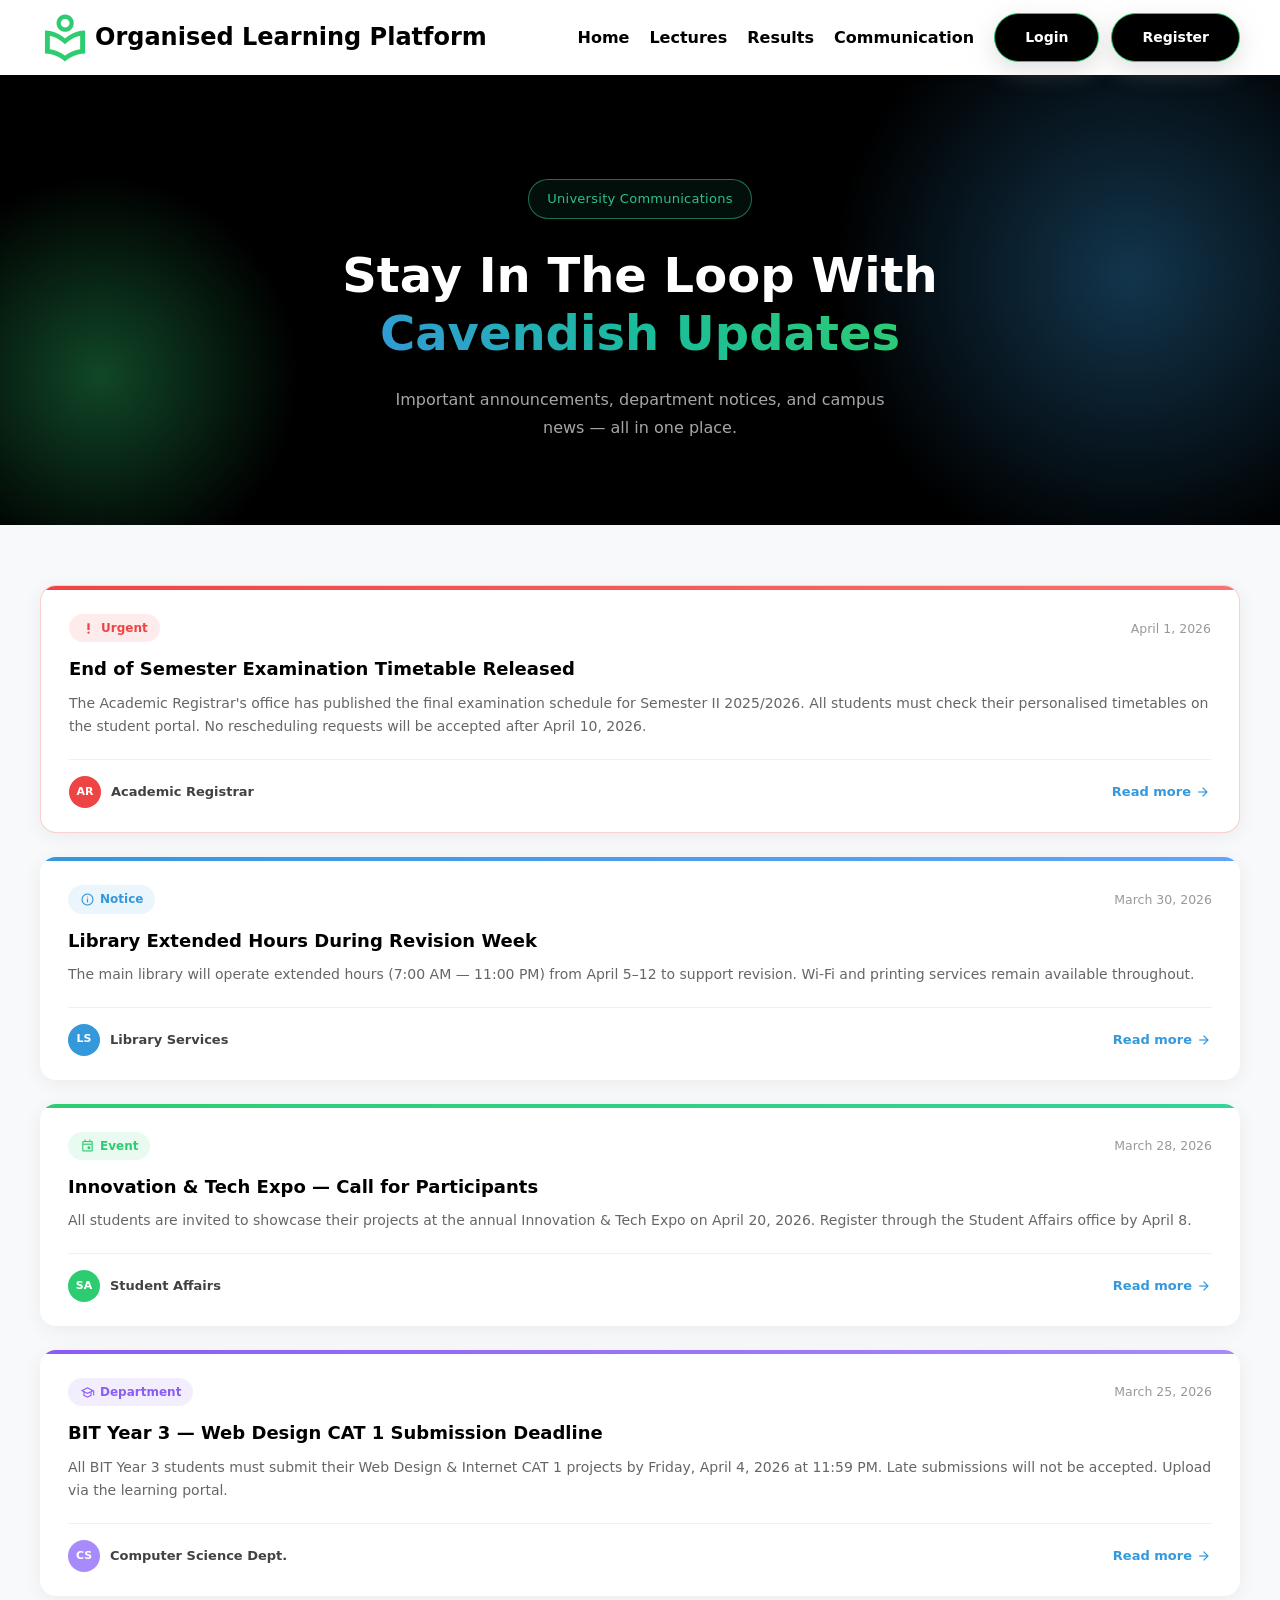
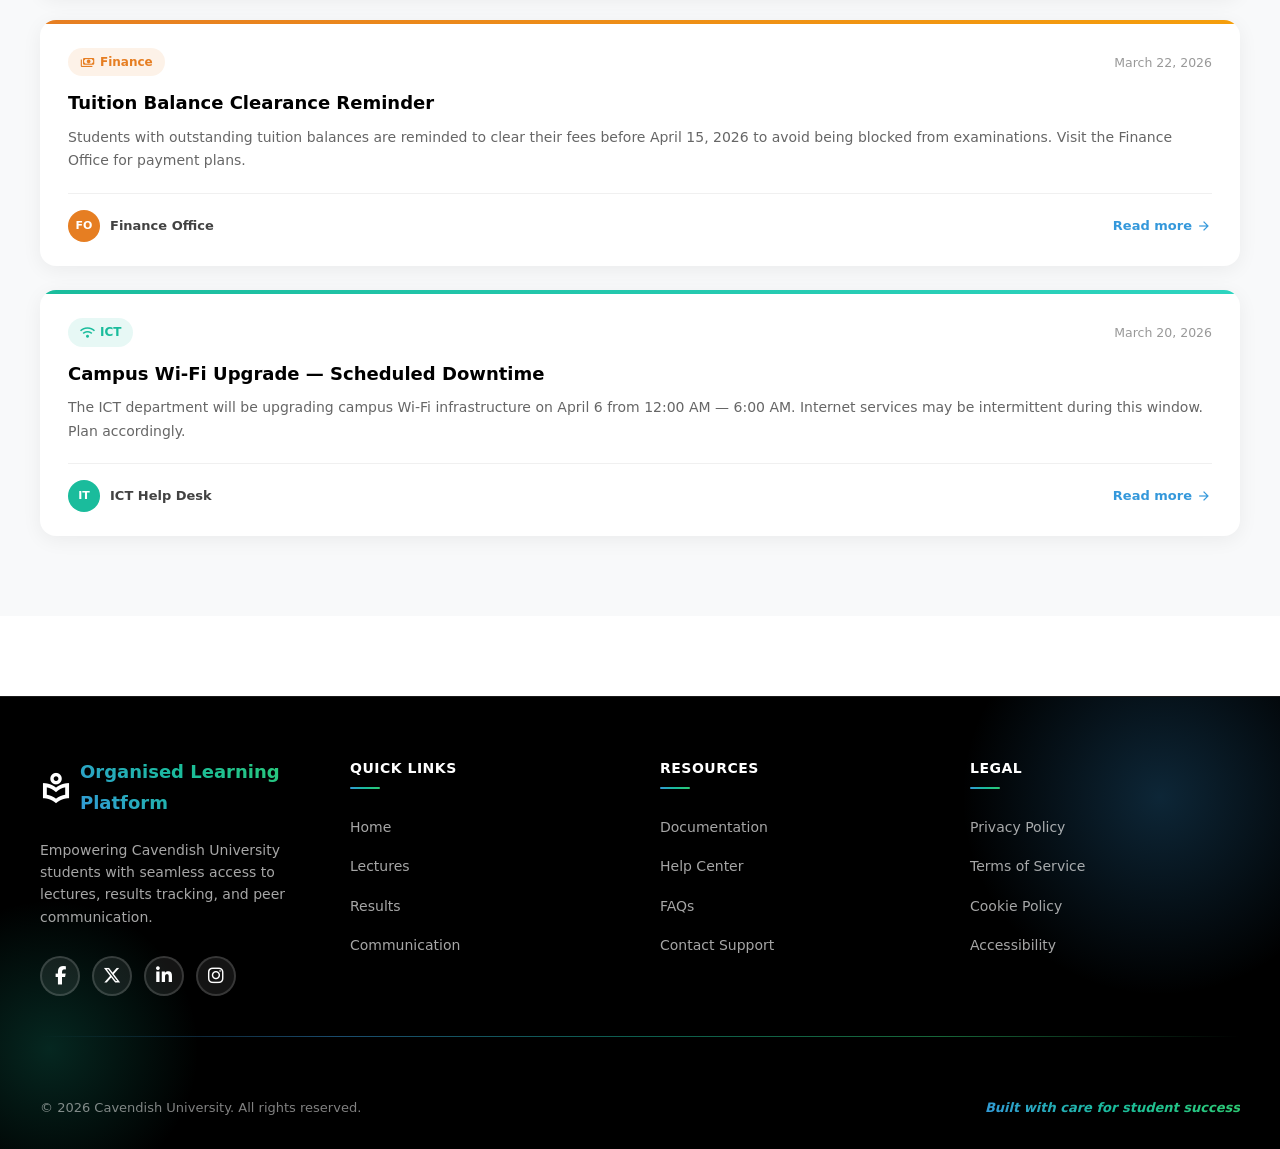
==== commit 3b985aac: "refactor code, move all imports to css so favor easier code mantainance and ensure code resuability" ====
--- a/communication.html
+++ b/communication.html
@@ -5,17 +5,13 @@
     <meta name="viewport" content="width=device-width, initial-scale=1.0" />
     <meta
       name="description"
-      content="This is a special platform for cavendish University Students"
+      content="University Communications — Cavendish University Organised Learning Platform"
     />
-    <link
-      rel="stylesheet"
-      href="https://fonts.googleapis.com/css2?family=Material+Symbols+Outlined:opsz,wght,FILL,GRAD@20..48,100..700,0..1,-50..200&icon_names=local_library"
-    />
-    <link href="https://fonts.googleapis.com/icon?family=Material+Icons" rel="stylesheet">
-    <link rel="stylesheet" href="./styles.css" />
-    <title>Organised Learning Platform</title>
+
+    <link rel="stylesheet" href="./assets/css/styles.css" />
+    <title>Communication — Organised Learning Platform</title>
   </head>
-  
+
   <body>
     <nav>
       <div class="container">
@@ -42,15 +38,28 @@
       </div>
     </nav>
 
-    <!-- COMMUNICATION CARDS -->
+    <!-- HERO — Abel Mwesigye -->
+    <section class="comm-hero page-background">
+      <div class="comm-hero-inner">
+        <div class="hero-badge">University Communications</div>
+        <h1 class="hero-title">
+          Stay In The Loop With
+          <span class="hero-gradient-text">Cavendish Updates</span>
+        </h1>
+        <p class="comm-hero-desc">
+          Important announcements, department notices, and campus news — all in
+          one place.
+        </p>
+      </div>
+    </section>
     <section class="comm-cards-section">
       <div class="container">
-        <!-- PINNED / URGENT -->
         <div class="comm-card comm-card--urgent">
           <div class="comm-card-accent comm-card-accent--red"></div>
           <div class="comm-card-body">
             <div class="comm-card-top">
               <span class="comm-tag comm-tag--red">
+                <span class="material-symbols-outlined">priority_high</span>
                 Urgent
               </span>
               <span class="comm-date">April 1, 2026</span>
@@ -71,18 +80,17 @@
               </div>
               <a href="#" class="comm-read-more">
                 Read more
-                <span class="material-icons">arrow_forward</span>
-              </a>
-            </div>
-          </div>
-        </div>
-
-        <!-- INFO CARD -->
+                <span class="material-symbols-outlined">arrow_forward</span>
+              </a>
+            </div>
+          </div>
+        </div>
         <div class="comm-card">
           <div class="comm-card-accent comm-card-accent--blue"></div>
           <div class="comm-card-body">
             <div class="comm-card-top">
               <span class="comm-tag comm-tag--blue">
+                <span class="material-symbols-outlined">info</span>
                 Notice
               </span>
               <span class="comm-date">March 30, 2026</span>
@@ -107,28 +115,27 @@
               </div>
               <a href="#" class="comm-read-more">
                 Read more
-                <span class="material-icons">arrow_forward</span>
-              </a>
-            </div>
-          </div>
-        </div>
-
-        <!-- EVENT CARD -->
+                <span class="material-symbols-outlined">arrow_forward</span>
+              </a>
+            </div>
+          </div>
+        </div>
         <div class="comm-card">
           <div class="comm-card-accent comm-card-accent--green"></div>
           <div class="comm-card-body">
             <div class="comm-card-top">
               <span class="comm-tag comm-tag--green">
+                <span class="material-symbols-outlined">event</span>
                 Event
               </span>
               <span class="comm-date">March 28, 2026</span>
             </div>
             <h3 class="comm-card-title">
-              Innovation & Tech Expo — Call for Participants
+              Innovation &amp; Tech Expo — Call for Participants
             </h3>
             <p class="comm-card-text">
               All students are invited to showcase their projects at the annual
-              Innovation & Tech Expo on April 20, 2026. Register through the
+              Innovation &amp; Tech Expo on April 20, 2026. Register through the
               Student Affairs office by April 8.
             </p>
             <div class="comm-card-footer">
@@ -143,19 +150,18 @@
               </div>
               <a href="#" class="comm-read-more">
                 Read more
-                <span class="material-icons">arrow_forward</span>
-              </a>
-            </div>
-          </div>
-        </div>
-
-        <!-- DEPARTMENT CARD -->
+                <span class="material-symbols-outlined">arrow_forward</span>
+              </a>
+            </div>
+          </div>
+        </div>
         <div class="comm-card">
           <div class="comm-card-accent comm-card-accent--purple"></div>
           <div class="comm-card-body">
             <div class="comm-card-top">
               <span class="comm-tag comm-tag--purple">
-                 School Department
+                <span class="material-symbols-outlined">school</span>
+                Department
               </span>
               <span class="comm-date">March 25, 2026</span>
             </div>
@@ -163,8 +169,8 @@
               BIT Year 3 — Web Design CAT 1 Submission Deadline
             </h3>
             <p class="comm-card-text">
-              All BIT Year 3 students must submit their Web Design & Internet
-              CAT 1 projects by Friday, April 4, 2026 at 11:59 PM. Late
+              All BIT Year 3 students must submit their Web Design &amp;
+              Internet CAT 1 projects by Friday, April 4, 2026 at 11:59 PM. Late
               submissions will not be accepted. Upload via the learning portal.
             </p>
             <div class="comm-card-footer">
@@ -176,18 +182,17 @@
               </div>
               <a href="#" class="comm-read-more">
                 Read more
-                <span class="material-icons">arrow_forward</span>
-              </a>
-            </div>
-          </div>
-        </div>
-
-        <!-- FINANCE CARD -->
+                <span class="material-symbols-outlined">arrow_forward</span>
+              </a>
+            </div>
+          </div>
+        </div>
         <div class="comm-card">
           <div class="comm-card-accent comm-card-accent--orange"></div>
           <div class="comm-card-body">
             <div class="comm-card-top">
               <span class="comm-tag comm-tag--orange">
+                <span class="material-symbols-outlined">payments</span>
                 Finance
               </span>
               <span class="comm-date">March 22, 2026</span>
@@ -207,18 +212,17 @@
               </div>
               <a href="#" class="comm-read-more">
                 Read more
-                <span class="material-icons">arrow_forward</span>
-              </a>
-            </div>
-          </div>
-        </div>
-
-        <!-- ICT CARD -->
+                <span class="material-symbols-outlined">arrow_forward</span>
+              </a>
+            </div>
+          </div>
+        </div>
         <div class="comm-card">
           <div class="comm-card-accent comm-card-accent--teal"></div>
           <div class="comm-card-body">
             <div class="comm-card-top">
               <span class="comm-tag comm-tag--teal">
+                <span class="material-symbols-outlined">wifi</span>
                 ICT
               </span>
               <span class="comm-date">March 20, 2026</span>
@@ -240,11 +244,79 @@
               </div>
               <a href="#" class="comm-read-more">
                 Read more
-                <span class="material-icons">arrow_forward</span>
+                <span class="material-symbols-outlined">arrow_forward</span>
               </a>
             </div>
           </div>
         </div>
       </div>
     </section>
-  </body></html>+    <footer class="footer">
+      <div class="footer-gradient-blob footer-gradient-blob--blue"></div>
+      <div class="footer-gradient-blob footer-gradient-blob--green"></div>
+      <div class="footer-container">
+        <div class="footer-content">
+          <div class="footer-section footer-brand">
+            <div class="footer-logo">
+              <span class="material-symbols-outlined">local_library</span>
+              <span class="footer-logo-text">Organised Learning Platform</span>
+            </div>
+            <p class="footer-description">
+              Empowering Cavendish University students with seamless access to
+              lectures, results tracking, and peer communication.
+            </p>
+            <div class="footer-socials">
+              <a href="#" class="social-link" title="Facebook">
+                <i class="fab fa-facebook-f"></i>
+              </a>
+              <a href="#" class="social-link" title="Twitter">
+                <i class="fab fa-x-twitter"></i>
+              </a>
+              <a href="#" class="social-link" title="LinkedIn">
+                <i class="fab fa-linkedin-in"></i>
+              </a>
+              <a href="#" class="social-link" title="Instagram">
+                <i class="fab fa-instagram"></i>
+              </a>
+            </div>
+          </div>
+          <div class="footer-section">
+            <h4 class="footer-heading">Quick Links</h4>
+            <ul class="footer-links">
+              <li><a href="/">Home</a></li>
+              <li><a href="/lectures.html">Lectures</a></li>
+              <li><a href="/results.html">Results</a></li>
+              <li><a href="/communication.html">Communication</a></li>
+            </ul>
+          </div>
+          <div class="footer-section">
+            <h4 class="footer-heading">Resources</h4>
+            <ul class="footer-links">
+              <li><a href="#">Documentation</a></li>
+              <li><a href="#">Help Center</a></li>
+              <li><a href="#">FAQs</a></li>
+              <li><a href="#">Contact Support</a></li>
+            </ul>
+          </div>
+          <div class="footer-section">
+            <h4 class="footer-heading">Legal</h4>
+            <ul class="footer-links">
+              <li><a href="#">Privacy Policy</a></li>
+              <li><a href="#">Terms of Service</a></li>
+              <li><a href="#">Cookie Policy</a></li>
+              <li><a href="#">Accessibility</a></li>
+            </ul>
+          </div>
+        </div>
+        <div class="footer-divider"></div>
+        <div class="footer-bottom">
+          <p class="footer-copyright">
+            &copy; 2026 Cavendish University. All rights reserved.
+          </p>
+          <p class="footer-credit">Built with care for student success</p>
+        </div>
+      </div>
+    </footer>
+    <script src="./assets/js/main.js"></script>
+  </body>
+</html>
--- a/assets/css/styles.css
+++ b/assets/css/styles.css
@@ -0,0 +1,2174 @@
+/* ========================================================================
+   ORGANISED LEARNING PLATFORM — Cavendish University
+   ========================================================================
+   Contributors (from git history):
+   - Jeslor Ssozi          : Root theme, CSS variables, icon library
+   - Tukamushaba Ruth      : Navbar design & responsiveness
+   - Esther Musiime        : Button styles
+   - Moisha Ndlovu         : Hero section & styling
+   - Hillary (bh256126)    : Lectures section (index page)
+   - km4897 (Milly)        : Lectures page hero section
+   - ATWINE Abel Mwesigye  : Communication hero section
+   - Suban Mohamed          : Communication cards
+   - Swabulah (Swabra5)    : Results page
+   - Rogers Onyango        : Login page
+   - Natasha (tasha256)    : Footer
+   ======================================================================== */
+
+/* =============================================
+   1. ROOT VARIABLES & CODE REFACTOR — Jeslor Ssozi
+   ============================================= */
+
+@import url("https://cdnjs.cloudflare.com/ajax/libs/font-awesome/6.5.1/css/all.min.css");
+@import url("https://fonts.googleapis.com/css2?family=Inter:wght@400;500;600;700&display=swap");
+@import url("https://fonts.googleapis.com/css2?family=Material+Symbols+Outlined:opsz,wght,FILL,GRAD@20..48,100..700,0..1,-50..200");
+:root {
+  --base-color: #000000;
+  --base-color-light: #424242;
+  --primary-color: #3498db;
+  --secondary-color: #2ecc71;
+  --gradient-color: linear-gradient(45deg, #3498db, #1abc9c, #2ecc71);
+}
+
+* {
+  margin: 0;
+  padding: 0;
+  box-sizing: border-box;
+}
+
+body {
+  font-family:
+    "Segoe UI",
+    system-ui,
+    -apple-system,
+    sans-serif;
+  color: var(--base-color-light);
+  line-height: 1.7;
+  min-height: 100vh;
+  padding-top: 75px;
+  background-color: #ffffff;
+}
+
+a {
+  text-decoration: none;
+  color: inherit;
+}
+
+.container {
+  max-width: 1200px;
+  margin: 0 auto;
+  width: 100%;
+}
+
+/* =============================================
+ +  2. BUTTONS — Esther Musiime
+   ============================================= */
+.primary-button {
+  background-color: var(--base-color);
+  color: #fff;
+  padding: 12px 30px;
+  font-weight: 600;
+  border-radius: 30px;
+  border: none;
+  font-size: 14px;
+  cursor: pointer;
+  display: inline-block;
+  transition: all 0.3s ease;
+  border: 1.5px solid var(--base-color);
+  box-shadow: 0 8px 25px rgb(172 168 168 / 36%);
+  border: 1.5px solid var(--secondary-color);
+}
+
+.primary-button:hover {
+  background-color: var(--secondary-color);
+  color: #fff;
+  box-shadow: 0 8px 25px rgba(0, 0, 0, 0.15);
+  transform: translateY(-4px);
+}
+
+.outline-button {
+  border: 1.5px solid var(--secondary-color);
+  color: #fff;
+  padding: 10px 30px;
+  font-weight: 600;
+  border-radius: 30px;
+  font-size: 16px;
+  cursor: pointer;
+  background: transparent;
+  display: inline-block;
+  transition: all 0.3s ease;
+}
+
+.outline-button:hover {
+  background: var(--secondary-color);
+  transform: translateY(-4px);
+  box-shadow: 0 8px 25px rgba(0, 0, 0, 0.15);
+}
+
+/* =============================================
+   3. NAVBAR — Tukamushaba Ruth
+   ============================================= */
+nav {
+  height: 75px;
+  display: flex;
+  align-items: center;
+  box-shadow: 0 2px 4px rgba(0, 0, 0, 0.1);
+  padding: 0 20px;
+  background-color: #fff;
+  position: fixed;
+  top: 0;
+  left: 50%;
+  transform: translate(-50%);
+  width: 100%;
+  z-index: 9999;
+  transition: all 0.3s ease;
+}
+
+.nav-scrolled {
+  max-width: 1090px;
+  border-radius: 50px;
+  background-color: rgba(255, 255, 255, 0.3);
+  backdrop-filter: blur(10px);
+}
+
+nav .container {
+  display: flex;
+  justify-content: space-between;
+  align-items: center;
+}
+
+nav .logo {
+  font-size: 24px;
+  font-weight: 900;
+  color: var(--base-color);
+  display: flex;
+  align-items: center;
+}
+
+nav .logo span {
+  font-size: 50px;
+  margin-right: 5px;
+  font-weight: 900;
+  color: var(--secondary-color);
+}
+
+nav ul {
+  list-style: none;
+  display: flex;
+  align-items: center;
+  gap: 20px;
+}
+
+nav ul a {
+  color: var(--base-color);
+  font-weight: 600;
+  transition: color 0.3s ease;
+}
+
+nav ul a:hover {
+  color: var(--secondary-color);
+}
+
+.nav-buttons {
+  display: flex;
+  gap: 12px;
+}
+
+.mobile-menu {
+  margin-left: auto;
+  width: fit-content;
+}
+
+#menu-toggle {
+  display: none;
+}
+
+.mobile-menu .menu {
+  height: 40px;
+  background-color: var(--secondary-color);
+  padding: 10px;
+  display: none;
+  align-items: center;
+  justify-content: center;
+  border-radius: 8px;
+}
+
+.mobile-menu .menu span {
+  width: 27px;
+  height: 2px;
+  position: relative;
+  cursor: pointer;
+  background-color: var(--base-color);
+}
+
+.mobile-menu .menu span::before,
+.mobile-menu .menu span::after {
+  content: "";
+  position: absolute;
+  width: inherit;
+  height: 2px;
+  background-color: var(--base-color);
+  transition: all 0.3s ease;
+}
+
+.mobile-menu .menu span::before {
+  top: -8px;
+}
+
+.mobile-menu .menu span::after {
+  top: 8px;
+}
+
+#menu-toggle:checked + .mobile-menu .menu span {
+  background-color: transparent;
+}
+
+#menu-toggle:checked + .mobile-menu .menu span::before {
+  transform: rotate(45deg);
+  top: 0;
+}
+
+#menu-toggle:checked + .mobile-menu .menu span::after {
+  transform: rotate(-45deg);
+  top: 0;
+}
+
+/* =============================================
+   4. HERO SECTION — Moisha Ndlovu
+   ============================================= */
+.hero {
+  background-color: var(--base-color);
+  min-height: calc(100vh - 75px);
+  display: flex;
+  align-items: center;
+  position: relative;
+  overflow: hidden;
+  padding: 60px 20px;
+  position: relative;
+}
+
+.hero::before {
+  content: "";
+  position: absolute;
+  width: 100%;
+  height: 100%;
+  background: radial-gradient(circle, #3498db59 0%, rgba(52, 152, 219, 0) 70%);
+  top: -100px;
+  right: -150px;
+  border-radius: 50%;
+  animation: float 8s ease-in-out infinite;
+  pointer-events: none;
+}
+
+.hero::after {
+  content: "";
+  position: absolute;
+  width: 400px;
+  height: 400px;
+  background: radial-gradient(circle, #2ecc7159 0%, transparent 70%);
+  bottom: -50px;
+  left: -100px;
+  border-radius: 50%;
+  animation: float 6s ease-in-out infinite reverse;
+  pointer-events: none;
+}
+
+@keyframes float {
+  0%,
+  100% {
+    transform: translateY(0) scale(1);
+  }
+  50% {
+    transform: translateY(-30px) scale(1.05);
+  }
+}
+
+/* Falling leaves overlay */
+.leaf {
+  position: absolute;
+  width: 100%;
+  height: 100%;
+  top: 0;
+  left: 0;
+  pointer-events: none;
+}
+
+.leaf div {
+  position: absolute;
+  display: block;
+  width: 30px;
+  height: 30px;
+  background: url("../images/grad_cap.png") no-repeat center;
+  background-size: contain;
+}
+
+.leaf div:nth-child(1) {
+  left: 20%;
+  animation: fall 15s linear infinite;
+  animation-delay: -2s;
+}
+.leaf div:nth-child(2) {
+  left: 70%;
+  animation: fall 15s linear infinite;
+  animation-delay: -4s;
+}
+.leaf div:nth-child(3) {
+  left: 10%;
+  animation: fall 20s linear infinite;
+  animation-delay: -7s;
+}
+.leaf div:nth-child(4) {
+  left: 50%;
+  animation: fall 18s linear infinite;
+  animation-delay: -5s;
+}
+.leaf div:nth-child(5) {
+  left: 85%;
+  animation: fall 14s linear infinite;
+  animation-delay: -5s;
+}
+.leaf div:nth-child(6) {
+  left: 15%;
+  animation: fall 16s linear infinite;
+  animation-delay: -10s;
+}
+.leaf div:nth-child(7) {
+  left: 90%;
+  animation: fall 15s linear infinite;
+  animation-delay: -4s;
+}
+
+@keyframes fall {
+  0% {
+    opacity: 1;
+    top: -10%;
+    transform: translateX(20px) rotate(0deg);
+  }
+  20% {
+    opacity: 0.8;
+    transform: translateX(-20px) rotate(45deg);
+  }
+  40% {
+    transform: translateX(-20px) rotate(90deg);
+  }
+  60% {
+    transform: translateX(-20px) rotate(135deg);
+  }
+  80% {
+    transform: translateX(-20px) rotate(180deg);
+  }
+  100% {
+    top: 110%;
+    transform: translateX(-20px) rotate(225deg);
+  }
+}
+
+.hero-container {
+  max-width: 1200px;
+  margin: 0 auto;
+  display: flex;
+  align-items: center;
+  justify-content: space-between;
+  gap: 60px;
+  width: 100%;
+  position: relative;
+  z-index: 1;
+}
+
+.hero-left {
+  flex: 1;
+  max-width: 560px;
+}
+
+.hero-badge {
+  display: inline-block;
+  border: 1px solid rgba(52, 211, 153, 0.5);
+  color: rgba(52, 211, 153, 0.9);
+  font-size: 13px;
+  font-weight: 500;
+  padding: 8px 18px;
+  border-radius: 30px;
+  margin-bottom: 28px;
+  background: rgba(52, 211, 153, 0.07);
+  letter-spacing: 0.02em;
+}
+
+.hero-title {
+  font-size: clamp(2rem, 4vw, 3rem);
+  font-weight: 800;
+  color: #ffffff;
+  line-height: 1.2;
+  margin-bottom: 24px;
+}
+
+.hero-gradient-text {
+  background: var(--gradient-color);
+  -webkit-background-clip: text;
+  -webkit-text-fill-color: transparent;
+  background-clip: text;
+}
+
+.hero-description {
+  font-size: 16px;
+  color: rgba(255, 255, 255, 0.65);
+  line-height: 1.8;
+  margin-bottom: 40px;
+  max-width: 440px;
+}
+
+.hero-buttons {
+  display: flex;
+  align-items: center;
+  gap: 16px;
+  flex-wrap: wrap;
+}
+
+.hero-right {
+  flex: 0 0 420px;
+  display: flex;
+  flex-direction: column;
+  gap: 16px;
+}
+
+.hero-card {
+  background: rgba(255, 255, 255, 0.05);
+  backdrop-filter: blur(12px);
+  -webkit-backdrop-filter: blur(12px);
+  border: 1px solid rgba(255, 255, 255, 0.08);
+  border-radius: 16px;
+  padding: 20px 24px;
+  position: relative;
+  overflow: hidden;
+  display: flex;
+  align-items: center;
+  gap: 18px;
+  transition: all 0.3s ease;
+}
+
+.hero-card:hover {
+  transform: translateY(-4px);
+  background: rgba(255, 255, 255, 0.08);
+  box-shadow: 0 8px 25px rgba(0, 0, 0, 0.15);
+}
+
+.hero-card-border {
+  position: absolute;
+  left: 0;
+  top: 0;
+  bottom: 0;
+  width: 3px;
+  border-radius: 16px 0 0 16px;
+}
+
+.hero-card-border--blue {
+  background: var(--primary-color);
+}
+.hero-card-border--green {
+  background: var(--secondary-color);
+}
+.hero-card-border--purple {
+  background: var(--base-color-light);
+}
+
+.hero-card-icon-box {
+  width: 52px;
+  height: 52px;
+  border-radius: 14px;
+  display: flex;
+  align-items: center;
+  justify-content: center;
+  flex-shrink: 0;
+  font-size: 26px;
+}
+
+.hero-card-icon-box--blue {
+  background: #1a2a3a;
+}
+.hero-card-icon-box--green {
+  background: #1a2e20;
+}
+.hero-card-icon-box--purple {
+  background: #1e1a30;
+}
+
+.hero-card-text {
+  display: flex;
+  flex-direction: column;
+  gap: 4px;
+}
+
+.hero-card h3 {
+  font-size: 16px;
+  font-weight: 700;
+  color: #ffffff;
+  margin: 0;
+}
+
+.hero-card p {
+  font-size: 13.5px;
+  color: rgba(255, 255, 255, 0.5);
+  line-height: 1.5;
+  margin: 0;
+}
+
+/* =============================================
+   5. LECTURE SECTION (Index Page) — Hillary
+   ============================================= */
+.lecturers_section {
+  max-width: 1200px;
+  margin: 0 auto;
+  width: 100%;
+  padding: 40px 25px;
+}
+
+.lectures_h1 {
+  margin-bottom: 20px;
+  font-weight: 800;
+  font-size: 28px;
+  color: var(--base-color);
+}
+
+.layout {
+  display: grid;
+  grid-template-columns: 1fr 2fr;
+  gap: 20px;
+}
+
+.lecture_card {
+  background: #ffffff;
+  color: #000;
+  border-radius: 14px;
+  padding: 15px;
+  box-shadow: 0 5px 15px rgba(0, 0, 0, 0.15);
+  transition: all 0.3s ease;
+}
+
+.lecture_card:hover {
+  transform: translateY(-4px);
+  box-shadow: 0 8px 25px rgba(0, 0, 0, 0.15);
+  background: #f9fafb;
+}
+
+.calendar {
+  min-height: 220px;
+}
+
+.calendar h3 {
+  margin-top: 0;
+  font-size: 16px;
+  font-weight: 700;
+}
+
+.calendar-grid {
+  display: grid;
+  grid-template-columns: repeat(7, 1fr);
+  gap: 5px;
+  font-size: 12px;
+  margin-top: 10px;
+}
+
+.calendar-grid div {
+  text-align: center;
+  padding: 5px;
+  border-radius: 6px;
+}
+
+.highlighted_date {
+  display: inline-block;
+  border: 1px solid rgba(52, 211, 153, 0.5);
+  color: rgba(52, 211, 153, 0.9);
+  font-size: 15px;
+  font-weight: 700;
+  padding: 8px 18px;
+  border-radius: 30px;
+  background: rgba(52, 211, 153, 0.07);
+  letter-spacing: 0.02em;
+}
+
+.lectures {
+  display: grid;
+  grid-template-columns: repeat(2, 1fr);
+  gap: 15px;
+}
+
+.lecture-title {
+  font-size: 14px;
+  font-weight: 600;
+}
+
+.lecture-time {
+  font-size: 12px;
+  color: #666;
+  margin: 5px 0;
+}
+
+.lecture-status {
+  font-size: 12px;
+  font-weight: 600;
+  color: var(--secondary-color);
+}
+
+.lecture_btn {
+  padding: 8px 20px;
+  border-radius: 30px;
+  font-weight: 500;
+  font-size: 10px;
+}
+
+/* =============================================
+   6. LECTURES PAGE HERO — km4897 (Milly)
+   ============================================= */
+.lectures-hero.hero {
+  padding-top: calc(60px + 20px);
+  min-height: auto;
+}
+
+.lectures-hero-content {
+  display: flex;
+  padding: 40px 20px;
+  flex-direction: column;
+  align-items: center;
+  text-align: center;
+  position: relative;
+  z-index: 4;
+  max-width: 800px;
+  margin: 0 auto;
+}
+
+.lectures-hero-content h1 {
+  font-size: clamp(1.8rem, 4vw, 2.5rem);
+  font-weight: 800;
+  color: #ffffff;
+  line-height: 1.2;
+  display: flex;
+  align-items: center;
+  gap: 10px;
+}
+
+.lectures-hero-content h1 span {
+  font-size: 50px;
+  margin-right: 5px;
+  font-weight: 900;
+}
+
+.lectures-hero-description {
+  color: rgba(255, 255, 255, 0.5);
+  margin-top: 12px;
+}
+
+.lectures-hero-buttons {
+  display: flex;
+  flex-wrap: wrap;
+  align-items: center;
+  justify-content: center;
+  gap: 16px;
+  margin-top: 20px;
+}
+
+.lectures-hero-buttons button {
+  display: flex;
+  align-items: center;
+  gap: 8px;
+  border: 1.5px solid var(--secondary-color);
+}
+
+.lectures-hero-sub {
+  padding: 3rem 1rem;
+}
+
+.lectures-hero-sub h3 {
+  font-size: 22px;
+  font-weight: 700;
+  color: var(--base-color);
+  text-transform: capitalize;
+}
+
+.lecture-hero-cards {
+  display: flex;
+  justify-content: center;
+  flex-wrap: wrap;
+  gap: 20px;
+  padding: 20px 0;
+}
+
+.lectures-hero-sub article {
+  box-shadow: 0 5px 15px rgba(0, 0, 0, 0.15);
+  border-radius: 10px;
+  padding: 20px;
+  display: grid;
+  grid-template-columns: 60px 1fr 30px;
+  width: 100%;
+  max-width: 380px;
+  align-items: center;
+  position: relative;
+  overflow: hidden;
+}
+
+.lectures-hero-sub .lecture-hero-numbers {
+  height: 40px;
+  width: 40px;
+  border: 3px solid var(--primary-color);
+  display: flex;
+  align-items: center;
+  justify-content: center;
+  border-radius: 5px;
+  font-weight: 700;
+}
+
+.lectures-hero-sub article::before {
+  content: "";
+  position: absolute;
+  left: 0;
+  top: 0;
+  bottom: 0;
+  width: 100%;
+  height: 4px;
+  background: var(--primary-color);
+  border-radius: 10px 0 0 10px;
+}
+
+.lectures-hero-sub article:nth-child(2)::before {
+  background: var(--secondary-color);
+}
+
+.lectures-hero-sub article:nth-child(3)::before {
+  background: #8b5cf6;
+}
+
+.lectures-hero-sub h4 {
+  font-size: 18px;
+  font-weight: 700;
+  color: var(--base-color);
+  text-transform: capitalize;
+}
+
+.lectures-hero-sub p {
+  font-size: 13px;
+  color: var(--base-color-light);
+}
+
+.lectures-hero-sub span {
+  font-size: 3rem;
+  color: var(--primary-color);
+}
+
+/* =============================================
+   6b. LECTURE CARDS — Lectures Page
+   Reuses: .comm-card hover, .comm-tag pattern, .primary-button
+   ============================================= */
+.lecture-cards-section {
+  background: #f8f9fa;
+  padding: 60px 20px 80px;
+}
+
+.lecture-cards-heading {
+  font-size: 28px;
+  font-weight: 800;
+  color: var(--base-color);
+  margin-bottom: 6px;
+}
+
+.lecture-cards-subheading {
+  font-size: 15px;
+  color: var(--base-color-light);
+  margin-bottom: 36px;
+}
+
+.lecture-cards-grid {
+  display: grid;
+  grid-template-columns: repeat(auto-fill, minmax(340px, 1fr));
+  gap: 24px;
+}
+
+/* Individual card — mirrors .comm-card structure */
+.lec-card {
+  background: #fff;
+  border-radius: 16px;
+  overflow: hidden;
+  box-shadow: 0 4px 20px rgba(0, 0, 0, 0.06);
+  transition: all 0.3s ease;
+}
+
+.lec-card:hover {
+  transform: translateY(-4px);
+  box-shadow: 0 8px 25px rgba(0, 0, 0, 0.15);
+}
+
+.lec-card-accent {
+  height: 4px;
+}
+
+.lec-card-accent-green {
+  background: linear-gradient(90deg, #2ecc71, #34d399);
+}
+
+.lec-card-body {
+  padding: 24px 28px;
+}
+
+.lec-card-top {
+  display: flex;
+  align-items: center;
+  justify-content: space-between;
+  margin-bottom: 14px;
+  flex-wrap: wrap;
+  gap: 8px;
+}
+
+/* Tags — reuses .comm-tag sizing & colour pattern */
+.lec-tag {
+  display: inline-flex;
+  align-items: center;
+  gap: 5px;
+  padding: 4px 12px;
+  border-radius: 20px;
+  font-size: 12px;
+  font-weight: 600;
+}
+
+.lec-tag .material-symbols-outlined {
+  font-size: 15px;
+}
+
+.lec-tag-live {
+  background: rgba(46, 204, 113, 0.12);
+  color: var(--secondary-color);
+  animation: livePulse 2s ease-in-out infinite;
+}
+
+@keyframes livePulse {
+  0%,
+  100% {
+    opacity: 1;
+  }
+  50% {
+    opacity: 0.65;
+  }
+}
+
+.lec-tag-scheduled {
+  background: rgba(46, 204, 113, 0.1);
+  color: var(--secondary-color);
+}
+
+.lec-schedule {
+  display: inline-flex;
+  align-items: center;
+  gap: 5px;
+  font-size: 13px;
+  color: #888;
+}
+
+.lec-schedule .material-symbols-outlined {
+  font-size: 16px;
+}
+
+.lec-card-title {
+  font-size: 18px;
+  font-weight: 700;
+  color: var(--base-color);
+  margin-bottom: 14px;
+  line-height: 1.4;
+}
+
+.lec-card-details {
+  display: flex;
+  flex-direction: column;
+  gap: 8px;
+  margin-bottom: 20px;
+}
+
+.lec-detail {
+  display: flex;
+  align-items: center;
+  gap: 8px;
+  font-size: 14px;
+  color: var(--base-color-light);
+}
+
+.lec-detail .material-symbols-outlined {
+  font-size: 20px;
+  color: #999;
+}
+
+/* Google Meet button — extends .primary-button style */
+.lec-meet-btn {
+  display: inline-flex;
+  align-items: center;
+  justify-content: center;
+  gap: 8px;
+  width: 100%;
+  padding: 12px 24px;
+  background-color: var(--base-color);
+  color: #fff;
+  font-weight: 600;
+  font-size: 14px;
+  border-radius: 30px;
+  border: 1.5px solid var(--base-color);
+  cursor: pointer;
+  transition: all 0.3s ease;
+}
+
+.lec-meet-btn:hover {
+  background-color: var(--secondary-color);
+  border-color: var(--secondary-color);
+  color: #fff;
+  box-shadow: 0 8px 25px rgba(0, 0, 0, 0.15);
+  transform: translateY(-2px);
+}
+
+.lec-meet-btn .material-symbols-outlined {
+  font-size: 18px;
+  transition: transform 0.25s ease;
+}
+
+.lec-meet-btn:hover .material-symbols-outlined {
+  transform: translateX(4px);
+}
+
+/* =============================================
+   7. PAGE BACKGROUND — Jeslor Ssozi
+   Reusable dark bg with animated gradient orbs
+   ============================================= */
+.page-background {
+  background-color: var(--base-color);
+  position: relative;
+  overflow: hidden;
+}
+
+.page-background::before {
+  content: "";
+  position: absolute;
+  width: 600px;
+  height: 600px;
+  background: radial-gradient(circle, #3498db59 0%, rgba(52, 152, 219, 0) 70%);
+  top: -100px;
+  right: -150px;
+  border-radius: 50%;
+  animation: float 8s ease-in-out infinite;
+  pointer-events: none;
+}
+
+.page-background::after {
+  content: "";
+  position: absolute;
+  width: 400px;
+  height: 400px;
+  background: radial-gradient(circle, #2ecc7159 0%, transparent 70%);
+  bottom: -50px;
+  left: -100px;
+  border-radius: 50%;
+  animation: float 6s ease-in-out infinite reverse;
+  pointer-events: none;
+}
+
+/* =============================================
+   8. COMMUNICATION — Abel Mwesigye (Hero) + Suban Mohamed (Cards)
+   ============================================= */
+
+/* Hero — Abel Mwesigye */
+.comm-hero {
+  min-height: 50vh;
+  display: flex;
+  align-items: center;
+  justify-content: center;
+  padding: 80px 20px 60px;
+  text-align: center;
+}
+
+.comm-hero-inner {
+  max-width: 680px;
+  position: relative;
+  z-index: 1;
+}
+
+.comm-hero-desc {
+  font-size: 16px;
+  color: rgba(255, 255, 255, 0.65);
+  line-height: 1.7;
+  max-width: 520px;
+  margin: 0 auto;
+}
+
+/* Cards — Suban Mohamed */
+.comm-cards-section {
+  background: #f8f9fa;
+  padding: 60px 20px 80px;
+}
+
+.comm-cards-section .container {
+  display: grid;
+  gap: 24px;
+}
+
+.comm-card {
+  background: #fff;
+  border-radius: 16px;
+  overflow: hidden;
+  box-shadow: 0 4px 20px rgba(0, 0, 0, 0.06);
+  transition: all 0.3s ease;
+}
+
+.comm-card:hover {
+  transform: translateY(-4px);
+  box-shadow: 0 8px 25px rgba(0, 0, 0, 0.15);
+}
+
+.comm-card--urgent {
+  border: 1.5px solid rgba(239, 68, 68, 0.25);
+}
+
+.comm-card-accent {
+  height: 4px;
+}
+
+.comm-card-accent--red {
+  background: linear-gradient(90deg, #ef4444, #f87171);
+}
+.comm-card-accent--blue {
+  background: linear-gradient(90deg, #3498db, #60a5fa);
+}
+.comm-card-accent--green {
+  background: linear-gradient(90deg, #2ecc71, #34d399);
+}
+.comm-card-accent--purple {
+  background: linear-gradient(90deg, #8b5cf6, #a78bfa);
+}
+.comm-card-accent--orange {
+  background: linear-gradient(90deg, #e67e22, #f59e0b);
+}
+.comm-card-accent--teal {
+  background: linear-gradient(90deg, #1abc9c, #2dd4bf);
+}
+
+.comm-card-body {
+  padding: 24px 28px;
+}
+
+.comm-card-top {
+  display: flex;
+  align-items: center;
+  justify-content: space-between;
+  margin-bottom: 14px;
+}
+
+.comm-tag {
+  display: inline-flex;
+  align-items: center;
+  gap: 5px;
+  padding: 4px 12px;
+  border-radius: 20px;
+  font-size: 12px;
+  font-weight: 600;
+}
+
+.comm-tag .material-symbols-outlined {
+  font-size: 15px;
+}
+
+.comm-tag--red {
+  background: rgba(239, 68, 68, 0.1);
+  color: #ef4444;
+}
+.comm-tag--blue {
+  background: rgba(52, 152, 219, 0.1);
+  color: #3498db;
+}
+.comm-tag--green {
+  background: rgba(46, 204, 113, 0.1);
+  color: #2ecc71;
+}
+.comm-tag--purple {
+  background: rgba(139, 92, 246, 0.1);
+  color: #8b5cf6;
+}
+.comm-tag--orange {
+  background: rgba(230, 126, 34, 0.1);
+  color: #e67e22;
+}
+.comm-tag--teal {
+  background: rgba(26, 188, 156, 0.1);
+  color: #1abc9c;
+}
+
+.comm-date {
+  font-size: 12.5px;
+  color: #999;
+}
+
+.comm-card-title {
+  font-size: 18px;
+  font-weight: 700;
+  color: var(--base-color);
+  margin-bottom: 10px;
+  line-height: 1.4;
+}
+
+.comm-card-text {
+  font-size: 14px;
+  color: #666;
+  line-height: 1.7;
+  margin-bottom: 20px;
+}
+
+.comm-card-footer {
+  display: flex;
+  align-items: center;
+  justify-content: space-between;
+  padding-top: 16px;
+  border-top: 1px solid #f0f0f0;
+}
+
+.comm-author {
+  display: flex;
+  align-items: center;
+  gap: 10px;
+  font-size: 13px;
+  font-weight: 600;
+  color: var(--base-color-light);
+}
+
+.comm-author-avatar {
+  width: 32px;
+  height: 32px;
+  border-radius: 50%;
+  background: #ef4444;
+  color: #fff;
+  display: flex;
+  align-items: center;
+  justify-content: center;
+  font-size: 11px;
+  font-weight: 700;
+}
+
+.comm-read-more {
+  display: inline-flex;
+  align-items: center;
+  gap: 4px;
+  font-size: 13px;
+  font-weight: 600;
+  color: var(--primary-color);
+  transition: gap 0.25s ease;
+}
+
+.comm-read-more:hover {
+  gap: 8px;
+  color: var(--secondary-color);
+}
+
+.comm-read-more .material-symbols-outlined {
+  font-size: 16px;
+}
+
+/* =============================================
+   9. RESULTS PAGE — Swabulah (Swabra5)
+   ============================================= */
+body.results-page {
+  font-family: "Inter", sans-serif;
+  background: #f3f4f6;
+}
+
+.results-header {
+  background-color: var(--base-color);
+  color: white;
+  text-align: center;
+  padding: 80px 20px;
+  position: relative;
+  overflow: hidden;
+}
+
+.results-header::before {
+  content: "";
+  position: absolute;
+  width: 600px;
+  height: 600px;
+  background: radial-gradient(circle, #3498db59 0%, rgba(52, 152, 219, 0) 70%);
+  top: -100px;
+  right: -150px;
+  border-radius: 50%;
+  animation: float 8s ease-in-out infinite;
+  pointer-events: none;
+}
+
+.results-header::after {
+  content: "";
+  position: absolute;
+  width: 400px;
+  height: 400px;
+  background: radial-gradient(circle, #2ecc7159 0%, transparent 70%);
+  bottom: -50px;
+  left: -100px;
+  border-radius: 50%;
+  animation: float 6s ease-in-out infinite reverse;
+  pointer-events: none;
+}
+
+.results-title {
+  display: flex;
+  justify-content: center;
+  align-items: center;
+  gap: 12px;
+  font-size: 34px;
+  font-weight: 700;
+  position: relative;
+  z-index: 1;
+}
+
+.results-title i {
+  font-size: 28px;
+}
+
+.results-header p {
+  margin-top: 10px;
+  opacity: 0.85;
+  font-size: 15px;
+  position: relative;
+  z-index: 1;
+}
+.results-section-title {
+  display: flex;
+  align-items: center;
+  justify-content: center;
+  gap: 20px;
+  margin: 40px 0;
+}
+.results-section-title::before,
+.results-section-title::after {
+  content: "";
+  height: 3px;
+  width: 60px;
+  background-color: #27ae60;
+  border-radius: 10px;
+}
+.results-summary {
+  display: flex;
+  gap: 20px;
+  justify-content: center;
+  gap: 25px;
+  padding: 30px;
+  flex-wrap: wrap;
+  margin-top: -40px;
+}
+
+.result-card {
+  background: rgba(255, 255, 255, 0.05);
+  border-radius: 16px;
+  padding: 25px;
+  min-width: 220px;
+  text-align: center;
+  box-shadow: 0 10px 25px rgba(0, 0, 0, 0.05);
+  transition: all 0.3s ease;
+  backdrop-filter: blur(12px);
+  border: 1px solid rgba(255, 255, 255, 0.05);
+}
+
+.result-card:hover {
+  transform: translateY(-8px);
+  box-shadow: 0 12px 30px rgba(0, 0, 0, 0.12);
+  background: rgba(255, 255, 255, 0.05);
+  border: 1px solid rgba(255, 255, 255, 0.05);
+}
+
+.result-card i {
+  font-size: 22px;
+  color: var(--secondary-color);
+  margin-bottom: 8px;
+  padding: 15px;
+  border-radius: 50%;
+  background: #eef3ff;
+  width: 70;
+  height: 70px;
+  display: flex;
+  align-items: center;
+  justify-content: center;
+  margin: auto 15px;
+  font-size: 2rem;
+}
+/*blue for gpa */
+gpa-card i {
+  background: rgba(52, 152, 219, 0.1);
+  color: var(--secondary-color);
+}
+
+.result-card h2 {
+  margin: 5px 0;
+  font-size: 24px;
+  font-weight: 700;
+}
+
+.result-card span {
+  font-size: 14px;
+  color: #777;
+}
+
+.results-section-title {
+  font-size: 22px;
+  font-weight: 700;
+  margin: 30px 20px 10px;
+  text-align: center;
+}
+
+.results-semesters {
+  display: flex;
+  flex-direction: column;
+  gap: 25px;
+  padding: 20px;
+  justify-content: center;
+  flex-wrap: wrap;
+  width: 100%;
+  max-width: 1400px;
+  margin: 0 auto;
+}
+
+.result-sem-card {
+  background: white;
+  border-radius: 18px;
+  overflow: hidden;
+  box-shadow: 0 8px 25px rgba(0, 0, 0, 0.08);
+  transition: all 0.3s ease;
+  width: 100%;
+}
+
+.result-sem-card:hover {
+  transform: translateY(-4px);
+  box-shadow: 0 8px 25px rgba(0, 0, 0, 0.15);
+}
+
+.result-sem-header {
+  padding: 18px;
+  color: white;
+  display: flex;
+  justify-content: space-between;
+  font-weight: 600;
+  font-size: 15px;
+  background-color: var(--base-color);
+}
+
+.result-course {
+  display: flex;
+  justify-content: space-between;
+  align-items: center;
+  padding: 10px 18px;
+  border-bottom: 1px solid #f1f1f1;
+}
+
+.result-course div {
+  font-weight: 600;
+}
+
+.result-course small {
+  display: block;
+  font-size: 13px;
+  color: #777;
+  font-weight: 400;
+}
+
+.result-grade {
+  padding: 6px 12px;
+  border-radius: 10px;
+  font-size: 13px;
+  font-weight: 600;
+}
+
+.grade-a {
+  background: #dcfce7;
+  color: #15803d;
+}
+.grade-am {
+  background: #e0f2fe;
+  color: #0369a1;
+}
+.grade-bp {
+  background: #dbeafe;
+  color: #1d4ed8;
+}
+.grade-b {
+  background: #e2e8f0;
+  color: #334155;
+}
+
+.result-footer {
+  display: flex;
+  justify-content: space-between;
+  padding: 14px 18px;
+  font-size: 13px;
+  color: #555;
+}
+
+.result-status {
+  background: #dcfce7;
+  color: #15803d;
+  padding: 5px 12px;
+  border-radius: 20px;
+  font-weight: 600;
+}
+
+/* =============================================
+   10. LOGIN PAGE — Rogers Onyango
+   ============================================= */
+.login-page {
+  background-color: var(--base-color);
+  min-height: 100vh;
+  position: relative;
+}
+
+.login-section {
+  min-height: 100vh;
+  display: flex;
+  align-items: center;
+  justify-content: center;
+  padding: 100px 20px 40px;
+  position: relative;
+}
+
+.login-card {
+  background: #ffffff;
+  border-radius: 20px;
+  width: 100%;
+  max-width: 460px;
+  padding: 32px 44px 28px;
+  position: relative;
+  overflow: hidden;
+  z-index: 6;
+  box-shadow: 0 24px 60px rgba(0, 0, 0, 0.35);
+}
+
+/* Wider card for register page */
+.register-page .login-card {
+  max-width: 560px;
+}
+
+.login-field-row {
+  display: flex;
+  gap: 14px;
+}
+
+.login-field-row .login-field {
+  flex: 1;
+  min-width: 0;
+}
+
+.login-card-top-border {
+  position: absolute;
+  top: 0;
+  left: 0;
+  right: 0;
+  height: 4px;
+  background: linear-gradient(90deg, #3b9edd 0%, #1abc9c 50%, #2ecc71 100%);
+  border-radius: 20px 20px 0 0;
+}
+
+.login-icon-wrap {
+  width: 54px;
+  height: 54px;
+  border-radius: 50%;
+  background: var(--secondary-color);
+  display: flex;
+  align-items: center;
+  justify-content: center;
+  margin: 0 auto 14px;
+}
+
+.login-title {
+  font-size: 24px;
+  font-weight: 800;
+  color: var(--base-color);
+  text-align: center;
+  margin-bottom: 4px;
+}
+
+.login-subtitle {
+  font-size: 13.5px;
+  color: var(--base-color-light);
+  text-align: center;
+  margin-bottom: 20px;
+}
+
+.login-form {
+  display: flex;
+  flex-direction: column;
+  gap: 14px;
+}
+
+.login-field {
+  display: flex;
+  flex-direction: column;
+  gap: 7px;
+}
+
+.login-label {
+  font-size: 14px;
+  font-weight: 600;
+  color: var(--base-color);
+}
+
+.login-input-wrap {
+  position: relative;
+  display: flex;
+  align-items: center;
+}
+
+.login-input-icon {
+  position: absolute;
+  left: 14px;
+  color: #aaa;
+  pointer-events: none;
+  flex-shrink: 0;
+}
+
+.login-input {
+  width: 100%;
+  padding: 10px 16px 10px 42px;
+  border: 1.5px solid #e0e0e0;
+  border-radius: 10px;
+  font-size: 14px;
+  font-family: inherit;
+  color: var(--base-color);
+  background: #fafafa;
+  outline: none;
+  transition:
+    border-color 0.25s ease,
+    box-shadow 0.25s ease;
+}
+
+.login-input::placeholder {
+  color: #bbb;
+}
+
+.login-input:focus {
+  border-color: var(--primary-color);
+  box-shadow: 0 0 0 3px rgba(52, 152, 219, 0.12);
+  background: #fff;
+}
+
+.login-row {
+  display: flex;
+  align-items: center;
+  justify-content: space-between;
+  gap: 12px;
+}
+
+.login-remember {
+  display: flex;
+  align-items: center;
+  gap: 8px;
+  font-size: 13.5px;
+  color: var(--base-color-light);
+  cursor: pointer;
+  user-select: none;
+}
+
+.login-remember input[type="checkbox"] {
+  position: absolute;
+  opacity: 0;
+  width: 0;
+  height: 0;
+}
+
+.login-checkbox-custom {
+  width: 16px;
+  height: 16px;
+  border: 1.5px solid #ccc;
+  border-radius: 4px;
+  display: inline-block;
+  flex-shrink: 0;
+  position: relative;
+  transition: border-color 0.2s ease;
+  background: 0.2s ease;
+}
+
+.login-remember input[type="checkbox"]:checked + .login-checkbox-custom {
+  background: var(--base-color);
+  border-color: var(--base-color);
+}
+
+.login-remember input[type="checkbox"]:checked + .login-checkbox-custom::after {
+  content: "";
+  position: absolute;
+  left: 3px;
+  top: 0px;
+  width: 5px;
+  height: 9px;
+  border: 2px solid #fff;
+  border-top: none;
+  border-left: none;
+  transform: rotate(45deg);
+}
+
+.login-forgot {
+  font-size: 13.5px;
+  font-weight: 600;
+  color: var(--primary-color);
+  transition: color 0.2s ease;
+  white-space: nowrap;
+}
+
+.login-forgot:hover {
+  color: #2176ae;
+}
+
+.login-submit {
+  padding: 15px 0;
+  font-size: 15px;
+  font-weight: 700;
+  font-family: inherit;
+  display: flex;
+  align-items: center;
+  justify-content: center;
+  gap: 10px;
+}
+
+.login-divider {
+  display: flex;
+  align-items: center;
+  gap: 14px;
+  color: #ccc;
+  font-size: 13px;
+}
+
+.login-divider::before,
+.login-divider::after {
+  content: "";
+  flex: 1;
+  height: 1px;
+  background: #e8e8e8;
+}
+
+.login-create-account {
+  color: var(--base-color);
+  text-align: center;
+  gap: 10px;
+  font-weight: 700;
+  font-family: inherit;
+  display: flex;
+  align-items: center;
+  justify-content: center;
+}
+
+.login-create-account:hover {
+  background: #f5f5f5;
+}
+
+/* =============================================
+   11. FOOTER — Natasha (tasha256)
+   ============================================= */
+.footer {
+  background-color: var(--base-color);
+  color: #ffffff;
+  padding: 60px 20px 30px;
+  margin-top: 80px;
+  border-top: 1px solid rgba(255, 255, 255, 0.1);
+  position: relative;
+  overflow: hidden;
+}
+
+.footer-gradient-blob--blue {
+  position: absolute;
+  width: 400px;
+  height: 400px;
+  background: radial-gradient(circle, #3498db40 0%, rgba(52, 152, 219, 0) 70%);
+  top: -100px;
+  right: -80px;
+  border-radius: 50%;
+  animation: float 8s ease-in-out infinite;
+  pointer-events: none;
+}
+
+.footer-gradient-blob--green {
+  position: absolute;
+  width: 300px;
+  height: 300px;
+  background: radial-gradient(circle, #1abc9c35 0%, transparent 70%);
+  bottom: -50px;
+  left: -100px;
+  border-radius: 50%;
+  animation: float 6s ease-in-out infinite reverse;
+  pointer-events: none;
+}
+
+.footer-container {
+  max-width: 1200px;
+  margin: 0 auto;
+  position: relative;
+  z-index: 1;
+}
+
+.footer-content {
+  display: grid;
+  grid-template-columns: repeat(auto-fit, minmax(250px, 1fr));
+  gap: 40px;
+  margin-bottom: 40px;
+}
+
+.footer-section {
+  display: flex;
+  flex-direction: column;
+  gap: 16px;
+}
+
+.footer-brand {
+  gap: 20px;
+}
+
+.footer-logo {
+  display: flex;
+  align-items: center;
+  gap: 8px;
+  font-size: 18px;
+  font-weight: 700;
+  color: #ffffff;
+}
+
+.footer-logo span.material-symbols-outlined {
+  font-size: 32px;
+  font-weight: 700;
+}
+
+.footer-logo-text {
+  background: var(--gradient-color);
+  -webkit-background-clip: text;
+  -webkit-text-fill-color: transparent;
+  background-clip: text;
+  font-weight: 700;
+}
+
+.footer-description {
+  font-size: 14px;
+  color: rgba(255, 255, 255, 0.65);
+  line-height: 1.6;
+  max-width: 280px;
+}
+
+.footer-socials {
+  display: flex;
+  gap: 12px;
+  margin-top: 8px;
+}
+
+.social-link {
+  width: 40px;
+  height: 40px;
+  display: flex;
+  align-items: center;
+  justify-content: center;
+  border-radius: 50%;
+  background: rgba(255, 255, 255, 0.08);
+  border: 2px solid rgba(255, 255, 255, 0.15);
+  color: #ffffff;
+  font-weight: 600;
+  transition: all 0.3s ease;
+  font-size: 18px;
+  position: relative;
+}
+
+.social-link i {
+  font-size: 18px;
+  display: flex;
+  align-items: center;
+  justify-content: center;
+}
+
+.social-link:hover {
+  background: rgba(255, 255, 255, 0.1);
+  border-color: var(--secondary-color);
+  transform: translateY(-4px);
+  box-shadow: 0 8px 25px rgba(0, 0, 0, 0.15);
+}
+
+.footer-heading {
+  font-size: 14px;
+  font-weight: 700;
+  text-transform: uppercase;
+  letter-spacing: 0.5px;
+  color: #ffffff;
+  margin-bottom: 8px;
+  position: relative;
+  padding-bottom: 8px;
+}
+
+.footer-heading::after {
+  content: "";
+  position: absolute;
+  bottom: 0;
+  left: 0;
+  width: 30px;
+  height: 2px;
+  background: var(--gradient-color);
+  border-radius: 1px;
+}
+
+.footer-links {
+  list-style: none;
+  display: flex;
+  flex-direction: column;
+  gap: 12px;
+}
+
+.footer-links a {
+  font-size: 14px;
+  color: rgba(255, 255, 255, 0.65);
+  transition: all 0.3s ease;
+  position: relative;
+  padding-left: 0;
+}
+
+.footer-links a:hover {
+  color: var(--secondary-color);
+  padding-left: 6px;
+}
+
+.footer-divider {
+  height: 1px;
+  background: linear-gradient(
+    90deg,
+    transparent,
+    #3498db80,
+    #1abc9c80,
+    #2ecc7180,
+    transparent
+  );
+  margin: 40px 0;
+}
+
+.footer-bottom {
+  display: flex;
+  justify-content: space-between;
+  align-items: center;
+  flex-wrap: wrap;
+  gap: 20px;
+  padding-top: 20px;
+}
+
+.footer-copyright {
+  font-size: 13px;
+  color: rgba(255, 255, 255, 0.5);
+}
+
+.footer-credit {
+  font-size: 13px;
+  background: var(--gradient-color);
+  -webkit-background-clip: text;
+  -webkit-text-fill-color: transparent;
+  background-clip: text;
+  font-style: italic;
+  font-weight: 600;
+}
+
+/* =============================================
+   12. RESPONSIVE — All contributors (consolidated)
+   All responsive rules live here in media queries.
+   ============================================= */
+
+/* --- Large Desktops (max-width: 1279px) --- */
+@media (max-width: 1279px) {
+  nav ul {
+    gap: 20px 15px;
+  }
+}
+
+/* --- Tablets Landscape (max-width: 1023px) --- */
+@media (max-width: 1023px) {
+  /* Hero — Moisha */
+  .hero-container {
+    flex-direction: column;
+    text-align: center;
+  }
+  .hero-left {
+    max-width: 100%;
+  }
+  .hero-description {
+    max-width: 100%;
+  }
+  .hero-buttons {
+    justify-content: center;
+  }
+  .hero-right {
+    flex: unset;
+    width: 100%;
+    max-width: 480px;
+  }
+
+  /* Navbar mobile mode — Ruth */
+  .mobile-menu .menu {
+    display: flex;
+  }
+  nav ul {
+    padding-top: 10px;
+    padding-bottom: 20px;
+    position: fixed;
+    top: 75px;
+    left: -100%;
+    background-color: rgb(0 0 0 / 65%);
+    backdrop-filter: blur(10px);
+    -webkit-backdrop-filter: blur(10px);
+    flex-direction: column;
+    width: 100%;
+    z-index: 400;
+    gap: 10px;
+    border-radius: 0 0 20px 20px;
+  }
+  #menu-toggle:checked ~ ul {
+    left: 0;
+    display: flex;
+  }
+  nav ul li {
+    width: 100%;
+  }
+  nav ul a {
+    color: #fff;
+    width: 90%;
+    max-width: 300px;
+    display: block;
+    padding: 10px 15px;
+    margin-left: 15px;
+    background-color: transparent;
+    transition: all 0.3s ease;
+    border-radius: 30px;
+  }
+  nav ul a:hover {
+    background-color: var(--secondary-color);
+    color: #fff;
+    box-shadow: 0 8px 25px rgba(0, 0, 0, 0.15);
+    transform: translateY(-4px);
+  }
+  nav ul .nav-buttons {
+    display: flex;
+    flex-wrap: wrap;
+    gap: 10px;
+  }
+  nav ul .nav-buttons a {
+    margin-left: 15px;
+    padding-left: 15px;
+    background-color: var(--secondary-color);
+  }
+
+  /* Lectures hero buttons — Milly */
+  .lectures-hero-buttons {
+    gap: 10px;
+  }
+}
+
+/* --- Tablets Portrait (max-width: 768px) --- */
+@media (max-width: 768px) {
+  /* Lecture cards — Lectures page */
+  .lecture-cards-grid {
+    grid-template-columns: 1fr;
+  }
+  .lecture-cards-section {
+    padding: 40px 16px 60px;
+  }
+
+  /* Lectures section — Hillary */
+  .layout {
+    grid-template-columns: 1fr;
+  }
+  .lectures {
+    grid-template-columns: 1fr;
+  }
+
+  /* Results — Jeslor */
+  .results-summary {
+    display: grid;
+
+    grid-template-columns: repeat(auto-fill, minmax(200px, 1fr));
+  }
+  .results-semesters {
+    flex-direction: column;
+    align-items: center;
+  }
+
+  /* Footer — Natasha */
+  .footer {
+    padding: 50px 20px 25px;
+    margin-top: 60px;
+  }
+  .footer-gradient-blob--blue {
+    width: 300px;
+    height: 300px;
+    top: -80px;
+    right: -60px;
+  }
+  .footer-gradient-blob--green {
+    width: 250px;
+    height: 250px;
+    bottom: -40px;
+    left: -80px;
+  }
+  .footer-content {
+    grid-template-columns: repeat(2, 1fr);
+    gap: 30px;
+  }
+  .footer-bottom {
+    flex-direction: column;
+    text-align: center;
+  }
+  .footer-brand {
+    grid-column: 1 / -1;
+  }
+}
+
+/* --- Communication Tablets (max-width: 767px) — Suban */
+@media (max-width: 767px) {
+  .comm-hero {
+    min-height: 40vh;
+    padding: 60px 20px 40px;
+  }
+  .comm-card-body {
+    padding: 18px 20px;
+  }
+  .comm-card-top {
+    flex-direction: column;
+    align-items: flex-start;
+    gap: 8px;
+  }
+}
+
+/* --- Login & Register Responsive --- */
+@media (max-width: 768px) {
+  .login-section {
+    padding: 100px 16px 30px;
+  }
+  .register-page .login-card {
+    max-width: 500px;
+  }
+}
+
+@media (max-width: 520px) {
+  .login-field-row {
+    flex-direction: column;
+    gap: 12px;
+  }
+  .login-card {
+    padding: 28px 20px 24px;
+    border-radius: 16px;
+  }
+  .register-page .login-card {
+    max-width: 100%;
+  }
+  .login-title {
+    font-size: 20px;
+  }
+  .login-subtitle {
+    font-size: 12.5px;
+    margin-bottom: 16px;
+  }
+  .login-form {
+    gap: 12px;
+  }
+  .login-label {
+    font-size: 13px;
+  }
+  .login-input {
+    padding: 9px 14px 9px 38px;
+    font-size: 13px;
+    border-radius: 8px;
+  }
+  .login-submit {
+    padding: 11px 20px;
+    font-size: 14px;
+  }
+  .login-create-account {
+    padding: 10px 20px;
+    font-size: 13.5px;
+  }
+  .login-row {
+    flex-direction: column;
+    align-items: flex-start;
+    gap: 8px;
+  }
+  .login-icon-wrap {
+    width: 46px;
+    height: 46px;
+    margin-bottom: 10px;
+  }
+}
+
+@media (max-width: 380px) {
+  .login-card {
+    padding: 24px 16px 20px;
+  }
+  .login-title {
+    font-size: 18px;
+  }
+  .login-input {
+    font-size: 12.5px;
+  }
+}
+
+/* --- Mobile (max-width: 480px) --- */
+@media (max-width: 480px) {
+  /* Lecture cards */
+  .lecture-cards-grid {
+    grid-template-columns: 1fr;
+  }
+  .lec-card-body {
+    padding: 18px 20px;
+  }
+  .lec-card-top {
+    flex-direction: column;
+    align-items: flex-start;
+  }
+  .lecture-cards-heading {
+    font-size: 22px;
+  }
+
+  /* Navbar — Ruth */
+  nav .logo {
+    font-size: 10px;
+  }
+  nav .logo span {
+    font-size: 39px;
+  }
+
+  /* Communication Cards — Suban */
+  .comm-card-footer {
+    flex-direction: column;
+    align-items: flex-start;
+    gap: 12px;
+  }
+
+  /* Footer — Natasha */
+  .footer {
+    padding: 40px 15px 20px;
+    margin-top: 40px;
+  }
+  .footer-gradient-blob--blue {
+    width: 250px;
+    height: 250px;
+    top: -60px;
+    right: -50px;
+  }
+  .footer-gradient-blob--green {
+    width: 200px;
+    height: 200px;
+    bottom: -30px;
+    left: -70px;
+  }
+  .footer-content {
+    grid-template-columns: 1fr;
+    gap: 25px;
+  }
+  .footer-socials {
+    gap: 10px;
+  }
+  .social-link {
+    width: 36px;
+    height: 36px;
+    font-size: 14px;
+  }
+  .footer-heading {
+    font-size: 13px;
+  }
+  .footer-links a {
+    font-size: 13px;
+  }
+  .footer-bottom {
+    flex-direction: column;
+    text-align: center;
+    gap: 12px;
+  }
+  .footer-copyright,
+  .footer-credit {
+    font-size: 12px;
+  }
+}
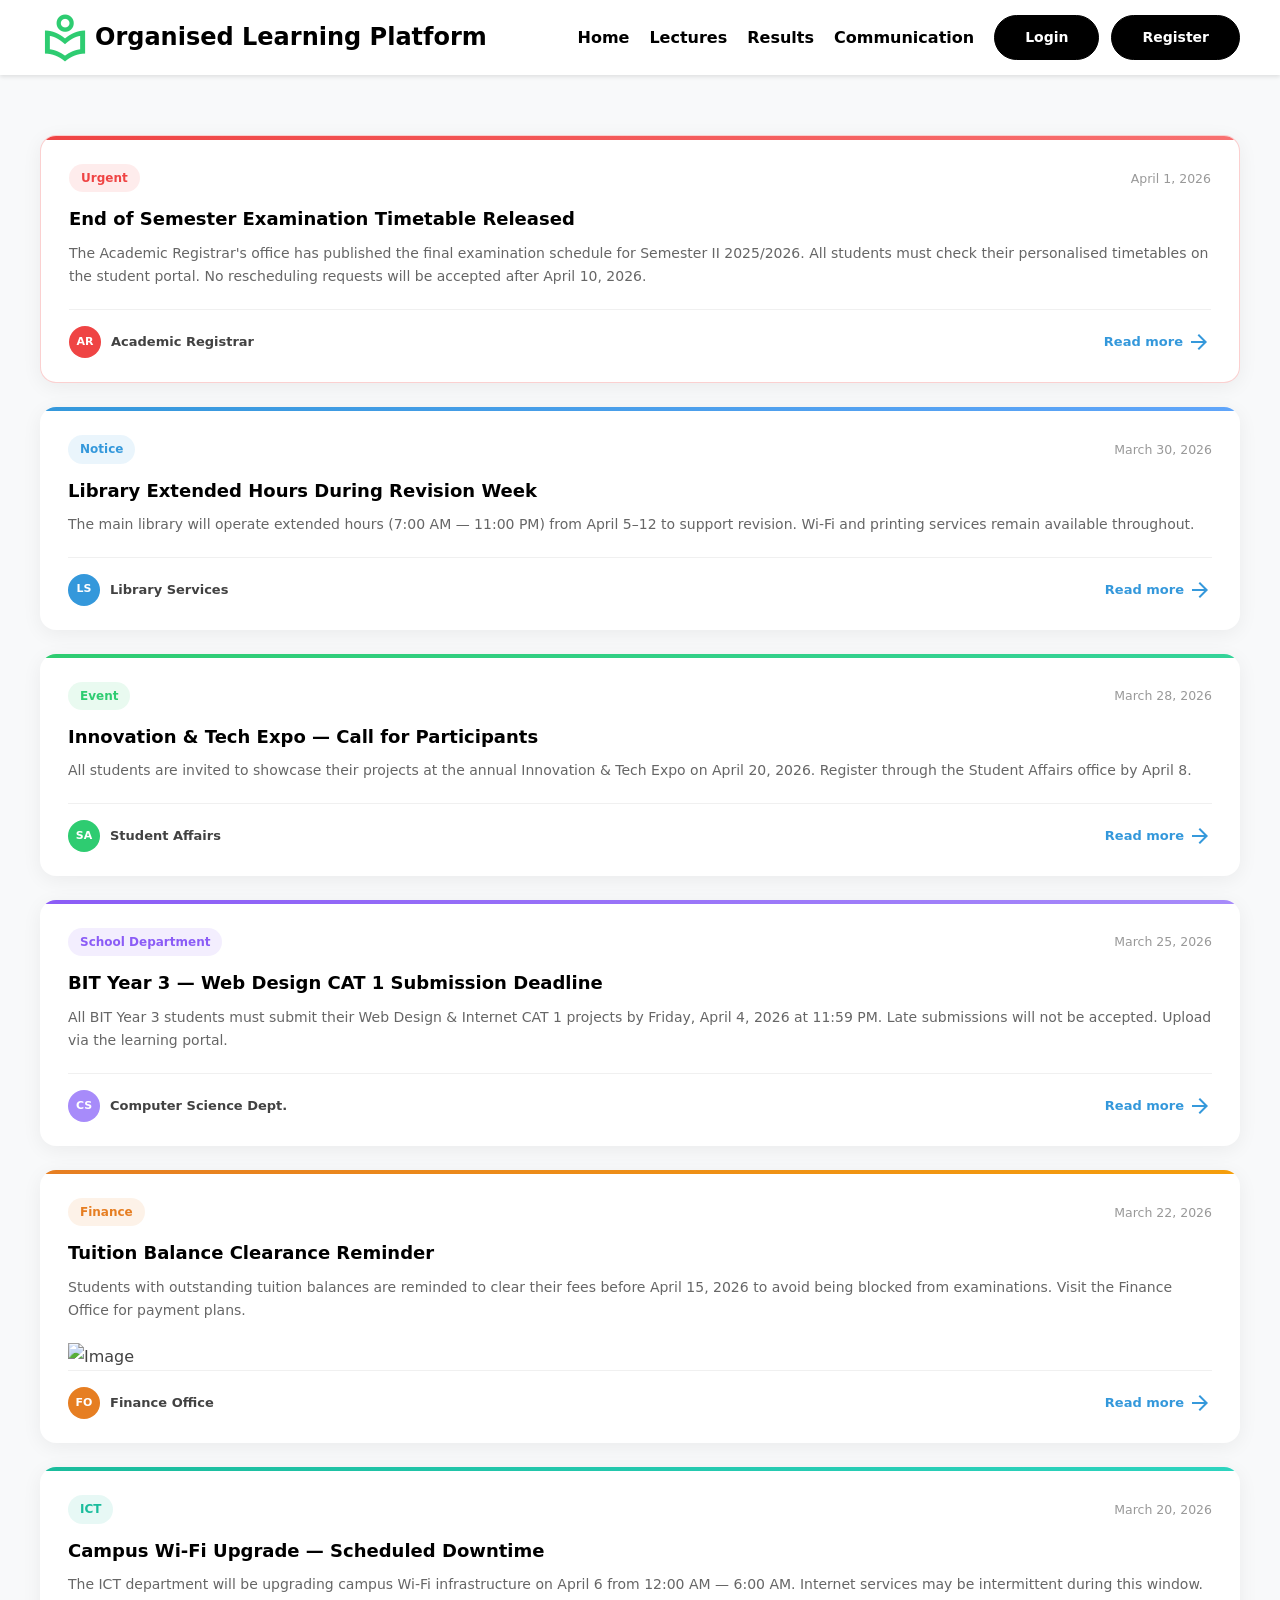
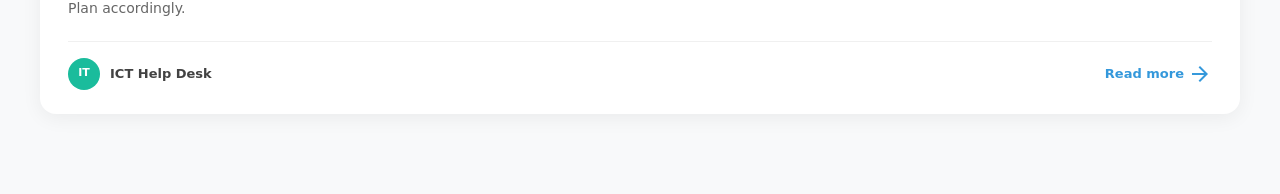
==== commit e93bbc19: "i had changed the communication card accent color" ====
--- a/communication.html
+++ b/communication.html
@@ -5,13 +5,17 @@
     <meta name="viewport" content="width=device-width, initial-scale=1.0" />
     <meta
       name="description"
-      content="University Communications — Cavendish University Organised Learning Platform"
+      content="This is a special platform for cavendish University Students"
     />
-
-    <link rel="stylesheet" href="./assets/css/styles.css" />
-    <title>Communication — Organised Learning Platform</title>
+    <link
+      rel="stylesheet"
+      href="https://fonts.googleapis.com/css2?family=Material+Symbols+Outlined:opsz,wght,FILL,GRAD@20..48,100..700,0..1,-50..200&icon_names=local_library"
+    />
+    <link href="https://fonts.googleapis.com/icon?family=Material+Icons" rel="stylesheet">
+    <link rel="stylesheet" href="./styles.css" />
+    <title>Organised Learning Platform</title>
   </head>
-
+  
   <body>
     <nav>
       <div class="container">
@@ -38,30 +42,18 @@
       </div>
     </nav>
 
-    <!-- HERO — Abel Mwesigye -->
-    <section class="comm-hero page-background">
-      <div class="comm-hero-inner">
-        <div class="hero-badge">University Communications</div>
-        <h1 class="hero-title">
-          Stay In The Loop With
-          <span class="hero-gradient-text">Cavendish Updates</span>
-        </h1>
-        <p class="comm-hero-desc">
-          Important announcements, department notices, and campus news — all in
-          one place.
-        </p>
-      </div>
-    </section>
+    <!-- COMMUNICATION CARDS -->
     <section class="comm-cards-section">
       <div class="container">
+        <!-- PINNED / URGENT -->
         <div class="comm-card comm-card--urgent">
           <div class="comm-card-accent comm-card-accent--red"></div>
           <div class="comm-card-body">
             <div class="comm-card-top">
               <span class="comm-tag comm-tag--red">
-                <span class="material-symbols-outlined">priority_high</span>
                 Urgent
               </span>
+              <image src=""></image>
               <span class="comm-date">April 1, 2026</span>
             </div>
             <h3 class="comm-card-title">
@@ -80,17 +72,18 @@
               </div>
               <a href="#" class="comm-read-more">
                 Read more
-                <span class="material-symbols-outlined">arrow_forward</span>
-              </a>
-            </div>
-          </div>
-        </div>
+                <span class="material-icons">arrow_forward</span>
+              </a>
+            </div>
+          </div>
+        </div>
+
+        <!-- INFO CARD -->
         <div class="comm-card">
           <div class="comm-card-accent comm-card-accent--blue"></div>
           <div class="comm-card-body">
             <div class="comm-card-top">
               <span class="comm-tag comm-tag--blue">
-                <span class="material-symbols-outlined">info</span>
                 Notice
               </span>
               <span class="comm-date">March 30, 2026</span>
@@ -115,27 +108,28 @@
               </div>
               <a href="#" class="comm-read-more">
                 Read more
-                <span class="material-symbols-outlined">arrow_forward</span>
-              </a>
-            </div>
-          </div>
-        </div>
+                <span class="material-icons">arrow_forward</span>
+              </a>
+            </div>
+          </div>
+        </div>
+
+        <!-- EVENT CARD -->
         <div class="comm-card">
           <div class="comm-card-accent comm-card-accent--green"></div>
           <div class="comm-card-body">
             <div class="comm-card-top">
               <span class="comm-tag comm-tag--green">
-                <span class="material-symbols-outlined">event</span>
                 Event
               </span>
               <span class="comm-date">March 28, 2026</span>
             </div>
             <h3 class="comm-card-title">
-              Innovation &amp; Tech Expo — Call for Participants
+              Innovation & Tech Expo — Call for Participants
             </h3>
             <p class="comm-card-text">
               All students are invited to showcase their projects at the annual
-              Innovation &amp; Tech Expo on April 20, 2026. Register through the
+              Innovation & Tech Expo on April 20, 2026. Register through the
               Student Affairs office by April 8.
             </p>
             <div class="comm-card-footer">
@@ -150,18 +144,19 @@
               </div>
               <a href="#" class="comm-read-more">
                 Read more
-                <span class="material-symbols-outlined">arrow_forward</span>
-              </a>
-            </div>
-          </div>
-        </div>
+                <span class="material-icons">arrow_forward</span>
+              </a>
+            </div>
+          </div>
+        </div>
+
+        <!-- DEPARTMENT CARD -->
         <div class="comm-card">
           <div class="comm-card-accent comm-card-accent--purple"></div>
           <div class="comm-card-body">
             <div class="comm-card-top">
               <span class="comm-tag comm-tag--purple">
-                <span class="material-symbols-outlined">school</span>
-                Department
+                 School Department
               </span>
               <span class="comm-date">March 25, 2026</span>
             </div>
@@ -169,8 +164,8 @@
               BIT Year 3 — Web Design CAT 1 Submission Deadline
             </h3>
             <p class="comm-card-text">
-              All BIT Year 3 students must submit their Web Design &amp;
-              Internet CAT 1 projects by Friday, April 4, 2026 at 11:59 PM. Late
+              All BIT Year 3 students must submit their Web Design & Internet
+              CAT 1 projects by Friday, April 4, 2026 at 11:59 PM. Late
               submissions will not be accepted. Upload via the learning portal.
             </p>
             <div class="comm-card-footer">
@@ -182,17 +177,18 @@
               </div>
               <a href="#" class="comm-read-more">
                 Read more
-                <span class="material-symbols-outlined">arrow_forward</span>
-              </a>
-            </div>
-          </div>
-        </div>
+                <span class="material-icons">arrow_forward</span>
+              </a>
+            </div>
+          </div>
+        </div>
+
+        <!-- FINANCE CARD -->
         <div class="comm-card">
           <div class="comm-card-accent comm-card-accent--orange"></div>
           <div class="comm-card-body">
             <div class="comm-card-top">
               <span class="comm-tag comm-tag--orange">
-                <span class="material-symbols-outlined">payments</span>
                 Finance
               </span>
               <span class="comm-date">March 22, 2026</span>
@@ -203,6 +199,7 @@
               their fees before April 15, 2026 to avoid being blocked from
               examinations. Visit the Finance Office for payment plans.
             </p>
+            <img src="your-image.jpg" alt="Image">
             <div class="comm-card-footer">
               <div class="comm-author">
                 <span class="comm-author-avatar" style="background: #e67e22">
@@ -212,17 +209,18 @@
               </div>
               <a href="#" class="comm-read-more">
                 Read more
-                <span class="material-symbols-outlined">arrow_forward</span>
-              </a>
-            </div>
-          </div>
-        </div>
+                <span class="material-icons">arrow_forward</span>
+              </a>
+            </div>
+          </div>
+        </div>
+
+        <!-- ICT CARD -->
         <div class="comm-card">
           <div class="comm-card-accent comm-card-accent--teal"></div>
           <div class="comm-card-body">
             <div class="comm-card-top">
               <span class="comm-tag comm-tag--teal">
-                <span class="material-symbols-outlined">wifi</span>
                 ICT
               </span>
               <span class="comm-date">March 20, 2026</span>
@@ -244,79 +242,11 @@
               </div>
               <a href="#" class="comm-read-more">
                 Read more
-                <span class="material-symbols-outlined">arrow_forward</span>
+                <span class="material-icons">arrow_forward</span>
               </a>
             </div>
           </div>
         </div>
       </div>
     </section>
-    <footer class="footer">
-      <div class="footer-gradient-blob footer-gradient-blob--blue"></div>
-      <div class="footer-gradient-blob footer-gradient-blob--green"></div>
-      <div class="footer-container">
-        <div class="footer-content">
-          <div class="footer-section footer-brand">
-            <div class="footer-logo">
-              <span class="material-symbols-outlined">local_library</span>
-              <span class="footer-logo-text">Organised Learning Platform</span>
-            </div>
-            <p class="footer-description">
-              Empowering Cavendish University students with seamless access to
-              lectures, results tracking, and peer communication.
-            </p>
-            <div class="footer-socials">
-              <a href="#" class="social-link" title="Facebook">
-                <i class="fab fa-facebook-f"></i>
-              </a>
-              <a href="#" class="social-link" title="Twitter">
-                <i class="fab fa-x-twitter"></i>
-              </a>
-              <a href="#" class="social-link" title="LinkedIn">
-                <i class="fab fa-linkedin-in"></i>
-              </a>
-              <a href="#" class="social-link" title="Instagram">
-                <i class="fab fa-instagram"></i>
-              </a>
-            </div>
-          </div>
-          <div class="footer-section">
-            <h4 class="footer-heading">Quick Links</h4>
-            <ul class="footer-links">
-              <li><a href="/">Home</a></li>
-              <li><a href="/lectures.html">Lectures</a></li>
-              <li><a href="/results.html">Results</a></li>
-              <li><a href="/communication.html">Communication</a></li>
-            </ul>
-          </div>
-          <div class="footer-section">
-            <h4 class="footer-heading">Resources</h4>
-            <ul class="footer-links">
-              <li><a href="#">Documentation</a></li>
-              <li><a href="#">Help Center</a></li>
-              <li><a href="#">FAQs</a></li>
-              <li><a href="#">Contact Support</a></li>
-            </ul>
-          </div>
-          <div class="footer-section">
-            <h4 class="footer-heading">Legal</h4>
-            <ul class="footer-links">
-              <li><a href="#">Privacy Policy</a></li>
-              <li><a href="#">Terms of Service</a></li>
-              <li><a href="#">Cookie Policy</a></li>
-              <li><a href="#">Accessibility</a></li>
-            </ul>
-          </div>
-        </div>
-        <div class="footer-divider"></div>
-        <div class="footer-bottom">
-          <p class="footer-copyright">
-            &copy; 2026 Cavendish University. All rights reserved.
-          </p>
-          <p class="footer-credit">Built with care for student success</p>
-        </div>
-      </div>
-    </footer>
-    <script src="./assets/js/main.js"></script>
-  </body>
-</html>
+  </body></html>
--- a/styles.css
+++ b/styles.css
@@ -0,0 +1,1853 @@
+/* ========================================================================
+   ORGANISED LEARNING PLATFORM — Cavendish University
+   ========================================================================
+   Contributors (from git history):
+   - Jeslor Ssozi          : Root theme, CSS variables, icon library
+   - Tukamushaba Ruth      : Navbar design & responsiveness
+   - Esther Musiime        : Button styles
+   - Moisha Ndlovu         : Hero section & styling
+   - Hillary (bh256126)    : Lectures section (index page)
+   - km4897 (Milly)        : Lectures page hero section
+   - ATWINE Abel Mwesigye  : Communication hero section
+   - Suban Mohamed          : Communication cards
+   - Swabulah (Swabra5)    : Results page
+   - Rogers Onyango        : Login page
+   - Natasha (tasha256)    : Footer
+   ======================================================================== */
+
+/* =============================================
+   1. ROOT VARIABLES & CODE REFACTOR — Jeslor Ssozi
+   ============================================= */
+:root {
+  --base-color: #000000;
+  --base-color-light: #424242;
+  --primary-color: #3498db;
+  --secondary-color: #2ecc71;
+  --gradient-color: linear-gradient(45deg, #3498db, #1abc9c, #2ecc71);
+}
+
+* {
+  margin: 0;
+  padding: 0;
+  box-sizing: border-box;
+}
+
+body {
+  font-family:
+    "Segoe UI",
+    system-ui,
+    -apple-system,
+    sans-serif;
+  color: var(--base-color-light);
+  line-height: 1.7;
+  min-height: 100vh;
+  padding-top: 75px;
+  background-color: #ffffff;
+}
+
+a {
+  text-decoration: none;
+  color: inherit;
+}
+
+.container {
+  max-width: 1200px;
+  margin: 0 auto;
+  width: 100%;
+}
+
+/* =============================================
+   2. BUTTONS — Esther Musiime
+   ============================================= */
+.primary-button {
+  background-color: var(--base-color);
+  color: #fff;
+  padding: 10px 30px;
+  font-weight: 600;
+  border-radius: 30px;
+  border: none;
+  font-size: 14px;
+  cursor: pointer;
+  display: inline-block;
+  transition: all 0.3s ease;
+  border: 1.5px solid var(--base-color);
+}
+
+.primary-button:hover {
+  background-color: var(--secondary-color);
+  color: #fff;
+  box-shadow: 0 8px 25px rgba(0, 0, 0, 0.15);
+  transform: translateY(-4px);
+  border-color: var(--secondary-color);
+}
+
+.outline-button {
+  border: 1.5px solid var(--secondary-color);
+  color: #fff;
+  padding: 10px 30px;
+  font-weight: 600;
+  border-radius: 30px;
+  font-size: 16px;
+  cursor: pointer;
+  background: transparent;
+  display: inline-block;
+  transition: all 0.3s ease;
+}
+
+.outline-button:hover {
+  background: var(--gradient-color);
+  transform: translateY(-4px);
+  box-shadow: 0 8px 25px rgba(0, 0, 0, 0.15);
+}
+
+/* =============================================
+   3. NAVBAR — Tukamushaba Ruth
+   ============================================= */
+nav {
+  height: 75px;
+  display: flex;
+  align-items: center;
+  box-shadow: 0 2px 4px rgba(0, 0, 0, 0.1);
+  padding: 0 20px;
+  background-color: #fff;
+  position: fixed;
+  top: 0;
+  left: 0;
+  width: 100%;
+  z-index: 9999;
+}
+
+nav .container {
+  display: flex;
+  justify-content: space-between;
+  align-items: center;
+}
+
+nav .logo {
+  font-size: 24px;
+  font-weight: 900;
+  color: var(--base-color);
+  display: flex;
+  align-items: center;
+}
+
+nav .logo span {
+  font-size: 50px;
+  margin-right: 5px;
+  font-weight: 900;
+  color: var(--secondary-color);
+}
+
+nav ul {
+  list-style: none;
+  display: flex;
+  align-items: center;
+  gap: 20px;
+}
+
+nav ul a {
+  color: var(--base-color);
+  font-weight: 600;
+  transition: color 0.3s ease;
+}
+
+nav ul a:hover {
+  color: var(--secondary-color);
+}
+
+.nav-buttons {
+  display: flex;
+  gap: 12px;
+}
+
+.mobile-menu {
+  margin-left: auto;
+  width: fit-content;
+}
+
+#menu-toggle {
+  display: none;
+}
+
+.mobile-menu .menu {
+  height: 40px;
+  background-color: var(--secondary-color);
+  padding: 10px;
+  display: none;
+  align-items: center;
+  justify-content: center;
+  border-radius: 8px;
+}
+
+.mobile-menu .menu span {
+  width: 27px;
+  height: 2px;
+  position: relative;
+  cursor: pointer;
+  background-color: var(--base-color);
+}
+
+.mobile-menu .menu span::before,
+.mobile-menu .menu span::after {
+  content: "";
+  position: absolute;
+  width: inherit;
+  height: 2px;
+  background-color: var(--base-color);
+  transition: all 0.3s ease;
+}
+
+.mobile-menu .menu span::before {
+  top: -8px;
+}
+
+.mobile-menu .menu span::after {
+  top: 8px;
+}
+
+#menu-toggle:checked + .mobile-menu .menu span {
+  background-color: transparent;
+}
+
+#menu-toggle:checked + .mobile-menu .menu span::before {
+  transform: rotate(45deg);
+  top: 0;
+}
+
+#menu-toggle:checked + .mobile-menu .menu span::after {
+  transform: rotate(-45deg);
+  top: 0;
+}
+
+/* =============================================
+   4. HERO SECTION — Moisha Ndlovu
+   ============================================= */
+.hero {
+  background-color: var(--base-color);
+  min-height: calc(100vh - 75px);
+  display: flex;
+  align-items: center;
+  position: relative;
+  overflow: hidden;
+  padding: 60px 20px;
+}
+
+.hero::before {
+  content: "";
+  position: absolute;
+  width: 600px;
+  height: 600px;
+  background: radial-gradient(circle, #3498db59 0%, rgba(52, 152, 219, 0) 70%);
+  top: -100px;
+  right: -150px;
+  border-radius: 50%;
+  animation: float 8s ease-in-out infinite;
+  pointer-events: none;
+}
+
+.hero::after {
+  content: "";
+  position: absolute;
+  width: 400px;
+  height: 400px;
+  background: radial-gradient(circle, #2ecc7159 0%, transparent 70%);
+  bottom: -50px;
+  left: -100px;
+  border-radius: 50%;
+  animation: float 6s ease-in-out infinite reverse;
+  pointer-events: none;
+}
+
+@keyframes float {
+  0%,
+  100% {
+    transform: translateY(0) scale(1);
+  }
+  50% {
+    transform: translateY(-30px) scale(1.05);
+  }
+}
+
+.hero-container {
+  max-width: 1200px;
+  margin: 0 auto;
+  display: flex;
+  align-items: center;
+  justify-content: space-between;
+  gap: 60px;
+  width: 100%;
+  position: relative;
+  z-index: 1;
+}
+
+.hero-left {
+  flex: 1;
+  max-width: 560px;
+}
+
+.hero-badge {
+  display: inline-block;
+  border: 1px solid rgba(52, 211, 153, 0.5);
+  color: rgba(52, 211, 153, 0.9);
+  font-size: 13px;
+  font-weight: 500;
+  padding: 8px 18px;
+  border-radius: 30px;
+  margin-bottom: 28px;
+  background: rgba(52, 211, 153, 0.07);
+  letter-spacing: 0.02em;
+}
+
+.hero-title {
+  font-size: clamp(2rem, 4vw, 3rem);
+  font-weight: 800;
+  color: #ffffff;
+  line-height: 1.2;
+  margin-bottom: 24px;
+}
+
+.hero-gradient-text {
+  background: var(--gradient-color);
+  -webkit-background-clip: text;
+  -webkit-text-fill-color: transparent;
+  background-clip: text;
+}
+
+.hero-description {
+  font-size: 16px;
+  color: rgba(255, 255, 255, 0.65);
+  line-height: 1.8;
+  margin-bottom: 40px;
+  max-width: 440px;
+}
+
+.hero-buttons {
+  display: flex;
+  align-items: center;
+  gap: 16px;
+  flex-wrap: wrap;
+}
+
+.hero-right {
+  flex: 0 0 420px;
+  display: flex;
+  flex-direction: column;
+  gap: 16px;
+}
+
+.hero-card {
+  background: rgba(255, 255, 255, 0.05);
+  backdrop-filter: blur(12px);
+  -webkit-backdrop-filter: blur(12px);
+  border: 1px solid rgba(255, 255, 255, 0.08);
+  border-radius: 16px;
+  padding: 20px 24px;
+  position: relative;
+  overflow: hidden;
+  display: flex;
+  align-items: center;
+  gap: 18px;
+  transition: all 0.3s ease;
+}
+
+.hero-card:hover {
+  transform: translateY(-4px);
+  background: rgba(255, 255, 255, 0.08);
+  box-shadow: 0 8px 25px rgba(0, 0, 0, 0.15);
+}
+
+.hero-card-border {
+  position: absolute;
+  left: 0;
+  top: 0;
+  bottom: 0;
+  width: 3px;
+  border-radius: 16px 0 0 16px;
+}
+
+.hero-card-border--green {
+  background: var(--primary-color);
+}
+.hero-card-border--green {
+  background: var(--secondary-color);
+}
+.hero-card-border--purple {
+  background: var(--base-color-light);
+}
+
+.hero-card-icon-box {
+  width: 52px;
+  height: 52px;
+  border-radius: 14px;
+  display: flex;
+  align-items: center;
+  justify-content: center;
+  flex-shrink: 0;
+  font-size: 26px;
+}
+
+.hero-card-icon-box--green {
+  background: #1a2a3a;
+}
+.hero-card-icon-box--green {
+  background: #1a2e20;
+}
+.hero-card-icon-box--green {
+  background: #1e1a30;
+}
+
+.hero-card-text {
+  display: flex;
+  flex-direction: column;
+  gap: 4px;
+}
+
+.hero-card h3 {
+  font-size: 16px;
+  font-weight: 700;
+  color: #ffffff;
+  margin: 0;
+}
+
+.hero-card p {
+  font-size: 13.5px;
+  color: rgba(255, 255, 255, 0.5);
+  line-height: 1.5;
+  margin: 0;
+}
+
+/* =============================================
+   5. LECTURE SECTION (Index Page) — Hillary
+   ============================================= */
+.lecturers_section {
+  max-width: 1200px;
+  margin: 0 auto;
+  width: 100%;
+  padding: 40px 25px;
+}
+
+.lectures_h1 {
+  margin-bottom: 20px;
+  font-weight: 800;
+  font-size: 28px;
+  color: var(--base-color);
+}
+
+.layout {
+  display: grid;
+  grid-template-columns: 1fr 2fr;
+  gap: 20px;
+}
+
+.lecture_card {
+  background: #ffffff;
+  color: #000;
+  border-radius: 14px;
+  padding: 15px;
+  box-shadow: 0 5px 15px rgba(0, 0, 0, 0.15);
+  transition: all 0.3s ease;
+}
+
+.lecture_card:hover {
+  transform: translateY(-4px);
+  box-shadow: 0 8px 25px rgba(0, 0, 0, 0.15);
+  background: #f9fafb;
+}
+
+.calendar {
+  min-height: 220px;
+}
+
+.calendar h3 {
+  margin-top: 0;
+  font-size: 16px;
+  font-weight: 700;
+}
+
+.calendar-grid {
+  display: grid;
+  grid-template-columns: repeat(7, 1fr);
+  gap: 5px;
+  font-size: 12px;
+  margin-top: 10px;
+}
+
+.calendar-grid div {
+  text-align: center;
+  padding: 5px;
+  border-radius: 6px;
+}
+
+.highlighted_date {
+  display: inline-block;
+  border: 1px solid rgba(52, 211, 153, 0.5);
+  color: rgba(52, 211, 153, 0.9);
+  font-size: 15px;
+  font-weight: 700;
+  padding: 8px 18px;
+  border-radius: 30px;
+  background: rgba(52, 211, 153, 0.07);
+  letter-spacing: 0.02em;
+}
+
+.lectures {
+  display: grid;
+  grid-template-columns: repeat(2, 1fr);
+  gap: 15px;
+}
+
+.lecture-title {
+  font-size: 14px;
+  font-weight: 600;
+}
+
+.lecture-time {
+  font-size: 12px;
+  color: #666;
+  margin: 5px 0;
+}
+
+.lecture-status {
+  font-size: 12px;
+  font-weight: 600;
+  color: var(--secondary-color);
+}
+
+.lecture_btn {
+  padding: 8px 20px;
+  border-radius: 30px;
+  font-weight: 500;
+  font-size: 10px;
+}
+
+/* =============================================
+   6. LECTURES PAGE HERO — km4897 (Milly)
+   ============================================= */
+.lectures-hero.hero {
+  padding-top: calc(60px + 20px);
+  min-height: auto;
+}
+
+.lectures-hero-content {
+  display: flex;
+  padding: 40px 20px;
+  flex-direction: column;
+  align-items: center;
+  text-align: center;
+  position: relative;
+  z-index: 4;
+  max-width: 800px;
+  margin: 0 auto;
+}
+
+.lectures-hero-content h1 {
+  font-size: clamp(1.8rem, 4vw, 2.5rem);
+  font-weight: 800;
+  color: #ffffff;
+  line-height: 1.2;
+  display: flex;
+  align-items: center;
+  gap: 10px;
+}
+
+.lectures-hero-content h1 span {
+  font-size: 50px;
+  margin-right: 5px;
+  font-weight: 900;
+}
+
+.lectures-hero-description {
+  color: rgba(255, 255, 255, 0.5);
+  margin-top: 12px;
+}
+
+.lectures-hero-buttons {
+  display: flex;
+  flex-wrap: wrap;
+  align-items: center;
+  justify-content: center;
+  gap: 16px;
+  margin-top: 20px;
+}
+
+.lectures-hero-buttons button {
+  display: flex;
+  align-items: center;
+  gap: 8px;
+  border: 1.5px solid var(--secondary-color);
+}
+
+.lectures-hero-sub {
+  padding: 3rem 1rem;
+}
+
+.lectures-hero-sub h3 {
+  font-size: 22px;
+  font-weight: 700;
+  color: var(--base-color);
+  text-transform: capitalize;
+}
+
+.lecture-hero-cards {
+  display: flex;
+  justify-content: center;
+  flex-wrap: wrap;
+  gap: 20px;
+  padding: 20px 0;
+}
+
+.lectures-hero-sub article {
+  box-shadow: 0 5px 15px rgba(0, 0, 0, 0.15);
+  border-radius: 10px;
+  padding: 20px;
+  display: grid;
+  grid-template-columns: 60px 1fr 30px;
+  width: 100%;
+  max-width: 380px;
+  align-items: center;
+  position: relative;
+  overflow: hidden;
+}
+
+.lectures-hero-sub .lecture-hero-numbers {
+  height: 40px;
+  width: 40px;
+  border: 3px solid var(--primary-color);
+  display: flex;
+  align-items: center;
+  justify-content: center;
+  border-radius: 5px;
+  font-weight: 700;
+}
+
+.lectures-hero-sub article::before {
+  content: "";
+  position: absolute;
+  left: 0;
+  top: 0;
+  bottom: 0;
+  width: 100%;
+  height: 4px;
+  background: var(--primary-color);
+  border-radius: 10px 0 0 10px;
+}
+
+.lectures-hero-sub article:nth-child(2)::before {
+  background: var(--secondary-color);
+}
+
+.lectures-hero-sub article:nth-child(3)::before {
+  background: #8b5cf6;
+}
+
+.lectures-hero-sub h4 {
+  font-size: 18px;
+  font-weight: 700;
+  color: var(--base-color);
+  text-transform: capitalize;
+}
+
+.lectures-hero-sub p {
+  font-size: 13px;
+  color: var(--base-color-light);
+}
+
+.lectures-hero-sub span {
+  font-size: 3rem;
+  color: var(--primary-color);
+}
+
+/* =============================================
+   7. PAGE BACKGROUND — Jeslor Ssozi
+   Reusable dark bg with animated gradient orbs
+   ============================================= */
+.page-background {
+  background-color: var(--base-color);
+  position: relative;
+  overflow: hidden;
+}
+
+.page-background::before {
+  content: "";
+  position: absolute;
+  width: 600px;
+  height: 600px;
+  background: radial-gradient(circle, #3498db59 0%, rgba(52, 152, 219, 0) 70%);
+  top: -100px;
+  right: -150px;
+  border-radius: 50%;
+  animation: float 8s ease-in-out infinite;
+  pointer-events: none;
+}
+
+.page-background::after {
+  content: "";
+  position: absolute;
+  width: 400px;
+  height: 400px;
+  background: radial-gradient(circle, #2ecc7159 0%, transparent 70%);
+  bottom: -50px;
+  left: -100px;
+  border-radius: 50%;
+  animation: float 6s ease-in-out infinite reverse;
+  pointer-events: none;
+}
+
+/* =============================================
+   8. COMMUNICATION — Abel Mwesigye (Hero) + Suban Mohamed (Cards)
+   ============================================= */
+
+/* Hero — Abel Mwesigye */
+.comm-hero {
+  min-height: 50vh;
+  display: flex;
+  align-items: center;
+  justify-content: center;
+  padding: 80px 20px 60px;
+  text-align: center;
+}
+
+.comm-hero-inner {
+  max-width: 680px;
+  position: relative;
+  z-index: 1;
+}
+
+.comm-hero-desc {
+  font-size: 16px;
+  color: rgba(255, 255, 255, 0.65);
+  line-height: 1.7;
+  max-width: 520px;
+  margin: 0 auto;
+}
+
+/* Cards — Suban Mohamed */
+.comm-cards-section {
+  background: #f8f9fa;
+  padding: 60px 20px 80px;
+}
+
+.comm-cards-section .container {
+  display: grid;
+  gap: 24px;
+}
+
+.comm-card {
+  background: #fff;
+  border-radius: 16px;
+  overflow: hidden;
+  box-shadow: 0 4px 20px rgba(0, 0, 0, 0.06);
+  transition: all 0.3s ease;
+}
+
+.comm-card:hover {
+  transform: translateY(-4px);
+  box-shadow: 0 8px 25px rgba(0, 0, 0, 0.15);
+}
+
+.comm-card--urgent {
+  border: 1.5px solid rgba(239, 68, 68, 0.25);
+}
+
+.comm-card-accent {
+  height: 4px;
+}
+
+.comm-card-accent--red {
+  background: linear-gradient(90deg, #ef4444, #f87171);
+}
+.comm-card-accent--blue {
+  background: linear-gradient(90deg, #3498db, #60a5fa);
+}
+.comm-card-accent--green {
+  background: linear-gradient(90deg, #2ecc71, #34d399);
+}
+.comm-card-accent--purple {
+  background: linear-gradient(90deg, #8b5cf6, #a78bfa);
+}
+.comm-card-accent--orange {
+  background: linear-gradient(90deg, #e67e22, #f59e0b);
+}
+.comm-card-accent--teal {
+  background: linear-gradient(90deg, #1abc9c, #2dd4bf);
+}
+
+.comm-card-body {
+  padding: 24px 28px;
+}
+
+.comm-card-top {
+  display: flex;
+  align-items: center;
+  justify-content: space-between;
+  margin-bottom: 14px;
+}
+
+.comm-tag {
+  display: inline-flex;
+  align-items: center;
+  gap: 5px;
+  padding: 4px 12px;
+  border-radius: 20px;
+  font-size: 12px;
+  font-weight: 600;
+}
+
+.comm-tag .material-symbols-outlined {
+  font-size: 15px;
+}
+
+.comm-tag--red {
+  background: rgba(239, 68, 68, 0.1);
+  color: #ef4444;
+}
+.comm-tag--blue {
+  background: rgba(52, 152, 219, 0.1);
+  color: #3498db;
+}
+.comm-tag--green {
+  background: rgba(46, 204, 113, 0.1);
+  color: #2ecc71;
+}
+.comm-tag--purple {
+  background: rgba(139, 92, 246, 0.1);
+  color: #8b5cf6;
+}
+.comm-tag--orange {
+  background: rgba(230, 126, 34, 0.1);
+  color: #e67e22;
+}
+.comm-tag--teal {
+  background: rgba(26, 188, 156, 0.1);
+  color: #1abc9c;
+}
+
+.comm-date {
+  font-size: 12.5px;
+  color: #999;
+}
+
+.comm-card-title {
+  font-size: 18px;
+  font-weight: 700;
+  color: var(--base-color);
+  margin-bottom: 10px;
+  line-height: 1.4;
+}
+
+.comm-card-text {
+  font-size: 14px;
+  color: #666;
+  line-height: 1.7;
+  margin-bottom: 20px;
+}
+
+.comm-card-footer {
+  display: flex;
+  align-items: center;
+  justify-content: space-between;
+  padding-top: 16px;
+  border-top: 1px solid #f0f0f0;
+}
+
+.comm-author {
+  display: flex;
+  align-items: center;
+  gap: 10px;
+  font-size: 13px;
+  font-weight: 600;
+  color: var(--base-color-light);
+}
+
+.comm-author-avatar {
+  width: 32px;
+  height: 32px;
+  border-radius: 50%;
+  background: #ef4444;
+  color: #fff;
+  display: flex;
+  align-items: center;
+  justify-content: center;
+  font-size: 11px;
+  font-weight: 700;
+}
+
+.comm-read-more {
+  display: inline-flex;
+  align-items: center;
+  gap: 4px;
+  font-size: 13px;
+  font-weight: 600;
+  color: var(--primary-color);
+  transition: gap 0.25s ease;
+}
+
+.comm-read-more:hover {
+  gap: 8px;
+  color: var(--secondary-color);
+}
+
+.comm-read-more .material-symbols-outlined {
+  font-size: 16px;
+}
+
+/* =============================================
+   9. RESULTS PAGE — Swabulah (Swabra5)
+   ============================================= */
+body.results-page {
+  font-family: "Inter", sans-serif;
+  background: #f3f4f6;
+}
+
+.results-header {
+  background-color: var(--base-color);
+  color: white;
+  text-align: center;
+  padding: 80px 20px;
+  position: relative;
+  overflow: hidden;
+}
+
+.results-header::before {
+  content: "";
+  position: absolute;
+  width: 600px;
+  height: 600px;
+  background: radial-gradient(circle, #3498db59 0%, rgba(52, 152, 219, 0) 70%);
+  top: -100px;
+  right: -150px;
+  border-radius: 50%;
+  animation: float 8s ease-in-out infinite;
+  pointer-events: none;
+}
+
+.results-header::after {
+  content: "";
+  position: absolute;
+  width: 400px;
+  height: 400px;
+  background: radial-gradient(circle, #2ecc7159 0%, transparent 70%);
+  bottom: -50px;
+  left: -100px;
+  border-radius: 50%;
+  animation: float 6s ease-in-out infinite reverse;
+  pointer-events: none;
+}
+
+.results-title {
+  display: flex;
+  justify-content: center;
+  align-items: center;
+  gap: 12px;
+  font-size: 34px;
+  font-weight: 700;
+  position: relative;
+  z-index: 1;
+}
+
+.results-title i {
+  font-size: 28px;
+}
+
+.results-header p {
+  margin-top: 10px;
+  opacity: 0.85;
+  font-size: 15px;
+  position: relative;
+  z-index: 1;
+}
+
+.results-summary {
+  display: flex;
+  gap: 20px;
+  justify-content: center;
+  padding: 30px;
+  flex-wrap: wrap;
+  margin-top: -40px;
+}
+
+.result-card {
+  background: white;
+  border-radius: 16px;
+  padding: 20px;
+  min-width: 220px;
+  text-align: center;
+  box-shadow: 0 6px 18px rgba(0, 0, 0, 0.08);
+  transition: all 0.3s ease;
+}
+
+.result-card:hover {
+  transform: translateY(-4px);
+  box-shadow: 0 8px 25px rgba(0, 0, 0, 0.15);
+}
+
+.result-card i {
+  font-size: 22px;
+  color: #2563eb;
+  margin-bottom: 8px;
+}
+
+.result-card h2 {
+  margin: 5px 0;
+  font-size: 24px;
+  font-weight: 700;
+}
+
+.result-card span {
+  font-size: 14px;
+  color: #777;
+}
+
+.results-section-title {
+  font-size: 22px;
+  font-weight: 700;
+  margin: 30px 20px 10px;
+  text-align: center;
+}
+
+.results-semesters {
+  display: flex;
+  gap: 25px;
+  padding: 20px;
+  justify-content: center;
+  flex-wrap: wrap;
+}
+
+.result-sem-card {
+  width: 320px;
+  background: white;
+  border-radius: 18px;
+  overflow: hidden;
+  box-shadow: 0 8px 25px rgba(0, 0, 0, 0.08);
+  transition: all 0.3s ease;
+}
+
+.result-sem-card:hover {
+  transform: translateY(-4px);
+  box-shadow: 0 8px 25px rgba(0, 0, 0, 0.15);
+}
+
+.result-sem-header {
+  padding: 18px;
+  color: white;
+  display: flex;
+  justify-content: space-between;
+  font-weight: 600;
+  font-size: 15px;
+}
+
+.sem-blue {
+  background: linear-gradient(135deg, #3b82f6, #38bdf8);
+}
+.sem-green {
+  background: linear-gradient(135deg, #22c55e, #4ade80);
+}
+.sem-purple {
+  background: linear-gradient(135deg, #9333ea, #c084fc);
+}
+
+.result-course {
+  display: flex;
+  justify-content: space-between;
+  align-items: center;
+  padding: 16px 18px;
+  border-bottom: 1px solid #f1f1f1;
+}
+
+.result-course div {
+  font-weight: 600;
+}
+
+.result-course small {
+  display: block;
+  font-size: 13px;
+  color: #777;
+  font-weight: 400;
+}
+
+.result-grade {
+  padding: 6px 12px;
+  border-radius: 10px;
+  font-size: 13px;
+  font-weight: 600;
+}
+
+.grade-a {
+  background: #dcfce7;
+  color: #15803d;
+}
+.grade-am {
+  background: #e0f2fe;
+  color: #0369a1;
+}
+.grade-bp {
+  background: #dbeafe;
+  color: #1d4ed8;
+}
+.grade-b {
+  background: #e2e8f0;
+  color: #334155;
+}
+
+.result-footer {
+  display: flex;
+  justify-content: space-between;
+  padding: 14px 18px;
+  font-size: 13px;
+  color: #555;
+}
+
+.result-status {
+  background: #dcfce7;
+  color: #15803d;
+  padding: 5px 12px;
+  border-radius: 20px;
+  font-weight: 600;
+}
+
+/* =============================================
+   10. LOGIN PAGE — Rogers Onyango
+   ============================================= */
+.login-page {
+  background-color: var(--base-color);
+  min-height: 100vh;
+  position: relative;
+}
+
+.login-section {
+  min-height: 100vh;
+  display: flex;
+  align-items: center;
+  justify-content: center;
+  padding: 100px 20px 40px;
+  position: relative;
+}
+
+.login-card {
+  background: #ffffff;
+  border-radius: 20px;
+  width: 100%;
+  max-width: 460px;
+  padding: 32px 44px 28px;
+  position: relative;
+  overflow: hidden;
+  z-index: 6;
+  box-shadow: 0 24px 60px rgba(0, 0, 0, 0.35);
+}
+
+/* Wider card for register page */
+.register-page .login-card {
+  max-width: 560px;
+}
+
+.login-field-row {
+  display: flex;
+  gap: 14px;
+}
+
+.login-field-row .login-field {
+  flex: 1;
+  min-width: 0;
+}
+
+.login-card-top-border {
+  position: absolute;
+  top: 0;
+  left: 0;
+  right: 0;
+  height: 4px;
+  background: linear-gradient(90deg, #3b9edd 0%, #1abc9c 50%, #2ecc71 100%);
+  border-radius: 20px 20px 0 0;
+}
+
+.login-icon-wrap {
+  width: 54px;
+  height: 54px;
+  border-radius: 50%;
+  background: var(--secondary-color);
+  display: flex;
+  align-items: center;
+  justify-content: center;
+  margin: 0 auto 14px;
+}
+
+.login-title {
+  font-size: 24px;
+  font-weight: 800;
+  color: var(--base-color);
+  text-align: center;
+  margin-bottom: 4px;
+}
+
+.login-subtitle {
+  font-size: 13.5px;
+  color: var(--base-color-light);
+  text-align: center;
+  margin-bottom: 20px;
+}
+
+.login-form {
+  display: flex;
+  flex-direction: column;
+  gap: 14px;
+}
+
+.login-field {
+  display: flex;
+  flex-direction: column;
+  gap: 7px;
+}
+
+.login-label {
+  font-size: 14px;
+  font-weight: 600;
+  color: var(--base-color);
+}
+
+.login-input-wrap {
+  position: relative;
+  display: flex;
+  align-items: center;
+}
+
+.login-input-icon {
+  position: absolute;
+  left: 14px;
+  color: #aaa;
+  pointer-events: none;
+  flex-shrink: 0;
+}
+
+.login-input {
+  width: 100%;
+  padding: 10px 16px 10px 42px;
+  border: 1.5px solid #e0e0e0;
+  border-radius: 10px;
+  font-size: 14px;
+  font-family: inherit;
+  color: var(--base-color);
+  background: #fafafa;
+  outline: none;
+  transition:
+    border-color 0.25s ease,
+    box-shadow 0.25s ease;
+}
+
+.login-input::placeholder {
+  color: #bbb;
+}
+
+.login-input:focus {
+  border-color: var(--primary-color);
+  box-shadow: 0 0 0 3px rgba(52, 152, 219, 0.12);
+  background: #fff;
+}
+
+.login-row {
+  display: flex;
+  align-items: center;
+  justify-content: space-between;
+  gap: 12px;
+}
+
+.login-remember {
+  display: flex;
+  align-items: center;
+  gap: 8px;
+  font-size: 13.5px;
+  color: var(--base-color-light);
+  cursor: pointer;
+  user-select: none;
+}
+
+.login-remember input[type="checkbox"] {
+  position: absolute;
+  opacity: 0;
+  width: 0;
+  height: 0;
+}
+
+.login-checkbox-custom {
+  width: 16px;
+  height: 16px;
+  border: 1.5px solid #ccc;
+  border-radius: 4px;
+  display: inline-block;
+  flex-shrink: 0;
+  position: relative;
+  transition:
+    border-color 0.2s ease,
+    background 0.2s ease;
+}
+
+.login-remember input[type="checkbox"]:checked + .login-checkbox-custom {
+  background: var(--base-color);
+  border-color: var(--base-color);
+}
+
+.login-remember input[type="checkbox"]:checked + .login-checkbox-custom::after {
+  content: "";
+  position: absolute;
+  left: 3px;
+  top: 0px;
+  width: 5px;
+  height: 9px;
+  border: 2px solid #fff;
+  border-top: none;
+  border-left: none;
+  transform: rotate(45deg);
+}
+
+.login-forgot {
+  font-size: 13.5px;
+  font-weight: 600;
+  color: var(--primary-color);
+  transition: color 0.2s ease;
+  white-space: nowrap;
+}
+
+.login-forgot:hover {
+  color: #2176ae;
+}
+
+.login-submit {
+  padding: 15px 0;
+  font-size: 15px;
+  font-weight: 700;
+  font-family: inherit;
+  display: flex;
+  align-items: center;
+  justify-content: center;
+  gap: 10px;
+}
+
+.login-divider {
+  display: flex;
+  align-items: center;
+  gap: 14px;
+  color: #ccc;
+  font-size: 13px;
+}
+
+.login-divider::before,
+.login-divider::after {
+  content: "";
+  flex: 1;
+  height: 1px;
+  background: #e8e8e8;
+}
+
+.login-create-account {
+  color: var(--base-color);
+  text-align: center;
+  gap: 10px;
+  font-weight: 700;
+  font-family: inherit;
+  display: flex;
+  align-items: center;
+  justify-content: center;
+}
+
+.login-create-account:hover {
+  background: #f5f5f5;
+}
+
+/* =============================================
+   11. FOOTER — Natasha (tasha256)
+   ============================================= */
+.footer {
+  background-color: var(--base-color);
+  color: #ffffff;
+  padding: 60px 20px 30px;
+  margin-top: 80px;
+  border-top: 1px solid rgba(255, 255, 255, 0.1);
+  position: relative;
+  overflow: hidden;
+}
+
+.footer-gradient-blob--blue {
+  position: absolute;
+  width: 400px;
+  height: 400px;
+  background: radial-gradient(circle, #3498db40 0%, rgba(52, 152, 219, 0) 70%);
+  top: -100px;
+  right: -80px;
+  border-radius: 50%;
+  animation: float 8s ease-in-out infinite;
+  pointer-events: none;
+}
+
+.footer-gradient-blob--green {
+  position: absolute;
+  width: 300px;
+  height: 300px;
+  background: radial-gradient(circle, #1abc9c35 0%, transparent 70%);
+  bottom: -50px;
+  left: -100px;
+  border-radius: 50%;
+  animation: float 6s ease-in-out infinite reverse;
+  pointer-events: none;
+}
+
+.footer-container {
+  max-width: 1200px;
+  margin: 0 auto;
+  position: relative;
+  z-index: 1;
+}
+
+.footer-content {
+  display: grid;
+  grid-template-columns: repeat(auto-fit, minmax(250px, 1fr));
+  gap: 40px;
+  margin-bottom: 40px;
+}
+
+.footer-section {
+  display: flex;
+  flex-direction: column;
+  gap: 16px;
+}
+
+.footer-brand {
+  gap: 20px;
+}
+
+.footer-logo {
+  display: flex;
+  align-items: center;
+  gap: 8px;
+  font-size: 18px;
+  font-weight: 700;
+  color: #ffffff;
+}
+
+.footer-logo span.material-symbols-outlined {
+  font-size: 32px;
+  font-weight: 700;
+}
+
+.footer-logo-text {
+  background: var(--gradient-color);
+  -webkit-background-clip: text;
+  -webkit-text-fill-color: transparent;
+  background-clip: text;
+  font-weight: 700;
+}
+
+.footer-description {
+  font-size: 14px;
+  color: rgba(255, 255, 255, 0.65);
+  line-height: 1.6;
+  max-width: 280px;
+}
+
+.footer-socials {
+  display: flex;
+  gap: 12px;
+  margin-top: 8px;
+}
+
+.social-link {
+  width: 40px;
+  height: 40px;
+  display: flex;
+  align-items: center;
+  justify-content: center;
+  border-radius: 50%;
+  background: rgba(255, 255, 255, 0.08);
+  border: 2px solid rgba(255, 255, 255, 0.15);
+  color: #ffffff;
+  font-weight: 600;
+  transition: all 0.3s ease;
+  font-size: 18px;
+  position: relative;
+}
+
+.social-link i {
+  font-size: 18px;
+  display: flex;
+  align-items: center;
+  justify-content: center;
+}
+
+.social-link:hover {
+  background: rgba(255, 255, 255, 0.1);
+  border-color: var(--secondary-color);
+  transform: translateY(-4px);
+  box-shadow: 0 8px 25px rgba(0, 0, 0, 0.15);
+}
+
+.footer-heading {
+  font-size: 14px;
+  font-weight: 700;
+  text-transform: uppercase;
+  letter-spacing: 0.5px;
+  color: #ffffff;
+  margin-bottom: 8px;
+  position: relative;
+  padding-bottom: 8px;
+}
+
+.footer-heading::after {
+  content: "";
+  position: absolute;
+  bottom: 0;
+  left: 0;
+  width: 30px;
+  height: 2px;
+  background: var(--gradient-color);
+  border-radius: 1px;
+}
+
+.footer-links {
+  list-style: none;
+  display: flex;
+  flex-direction: column;
+  gap: 12px;
+}
+
+.footer-links a {
+  font-size: 14px;
+  color: rgba(255, 255, 255, 0.65);
+  transition: all 0.3s ease;
+  position: relative;
+  padding-left: 0;
+}
+
+.footer-links a:hover {
+  color: var(--secondary-color);
+  padding-left: 6px;
+}
+
+.footer-divider {
+  height: 1px;
+  background: linear-gradient(
+    90deg,
+    transparent,
+    #3498db80,
+    #1abc9c80,
+    #2ecc7180,
+    transparent
+  );
+  margin: 40px 0;
+}
+
+.footer-bottom {
+  display: flex;
+  justify-content: space-between;
+  align-items: center;
+  flex-wrap: wrap;
+  gap: 20px;
+  padding-top: 20px;
+}
+
+.footer-copyright {
+  font-size: 13px;
+  color: rgba(255, 255, 255, 0.5);
+}
+
+.footer-credit {
+  font-size: 13px;
+  background: var(--gradient-color);
+  -webkit-background-clip: text;
+  -webkit-text-fill-color: transparent;
+  background-clip: text;
+  font-style: italic;
+  font-weight: 600;
+}
+
+/* =============================================
+   12. RESPONSIVE — All contributors (consolidated)
+   All responsive rules live here in media queries.
+   ============================================= */
+
+/* --- Large Desktops (max-width: 1279px) --- */
+@media (max-width: 1279px) {
+  nav ul {
+    gap: 20px 15px;
+  }
+}
+
+/* --- Tablets Landscape (max-width: 1023px) --- */
+@media (max-width: 1023px) {
+  /* Hero — Moisha */
+  .hero-container {
+    flex-direction: column;
+    text-align: center;
+  }
+  .hero-left {
+    max-width: 100%;
+  }
+  .hero-description {
+    max-width: 100%;
+  }
+  .hero-buttons {
+    justify-content: center;
+  }
+  .hero-right {
+    flex: unset;
+    width: 100%;
+    max-width: 480px;
+  }
+
+  /* Navbar mobile mode — Ruth */
+  .mobile-menu .menu {
+    display: flex;
+  }
+  nav ul {
+    padding-top: 10px;
+    padding-bottom: 20px;
+    position: fixed;
+    top: 75px;
+    left: -100%;
+    background-color: rgb(0 0 0 / 65%);
+    backdrop-filter: blur(10px);
+    -webkit-backdrop-filter: blur(10px);
+    flex-direction: column;
+    width: 100%;
+    z-index: 400;
+    gap: 10px;
+    border-radius: 0 0 20px 20px;
+  }
+  #menu-toggle:checked ~ ul {
+    left: 0;
+    display: flex;
+  }
+  nav ul li {
+    width: 100%;
+  }
+  nav ul a {
+    color: #fff;
+    width: 90%;
+    max-width: 300px;
+    display: block;
+    padding: 10px 15px;
+    margin-left: 15px;
+    background-color: transparent;
+    transition: all 0.3s ease;
+    border-radius: 30px;
+  }
+  nav ul a:hover {
+    background-color: var(--secondary-color);
+    color: #fff;
+    box-shadow: 0 8px 25px rgba(0, 0, 0, 0.15);
+    transform: translateY(-4px);
+  }
+  nav ul .nav-buttons {
+    display: flex;
+    flex-wrap: wrap;
+    gap: 10px;
+  }
+  nav ul .nav-buttons a {
+    margin-left: 15px;
+    padding-left: 15px;
+    background-color: var(--secondary-color);
+  }
+
+  /* Lectures hero buttons — Milly */
+  .lectures-hero-buttons {
+    gap: 10px;
+  }
+}
+
+/* --- Tablets Portrait (max-width: 768px) --- */
+@media (max-width: 768px) {
+  /* Lectures section — Hillary */
+  .layout {
+    grid-template-columns: 1fr;
+  }
+  .lectures {
+    grid-template-columns: 1fr;
+  }
+
+  /* Results — Swabulah */
+  .results-summary {
+    flex-direction: column;
+    align-items: center;
+  }
+  .results-semesters {
+    flex-direction: column;
+    align-items: center;
+  }
+
+  /* Footer — Natasha */
+  .footer {
+    padding: 50px 20px 25px;
+    margin-top: 60px;
+  }
+  .footer-gradient-blob--blue {
+    width: 300px;
+    height: 300px;
+    top: -80px;
+    right: -60px;
+  }
+  .footer-gradient-blob--green {
+    width: 250px;
+    height: 250px;
+    bottom: -40px;
+    left: -80px;
+  }
+  .footer-content {
+    grid-template-columns: repeat(2, 1fr);
+    gap: 30px;
+  }
+  .footer-bottom {
+    flex-direction: column;
+    text-align: center;
+  }
+  .footer-brand {
+    grid-column: 1 / -1;
+  }
+}
+
+/* --- Communication Tablets (max-width: 767px) — Suban */
+@media (max-width: 767px) {
+  .comm-hero {
+    min-height: 40vh;
+    padding: 60px 20px 40px;
+  }
+  .comm-card-body {
+    padding: 18px 20px;
+  }
+  .comm-card-top {
+    flex-direction: column;
+    align-items: flex-start;
+    gap: 8px;
+  }
+}
+
+/* --- Login & Register Responsive --- */
+@media (max-width: 768px) {
+  .login-section {
+    padding: 100px 16px 30px;
+  }
+  .register-page .login-card {
+    max-width: 500px;
+  }
+}
+
+@media (max-width: 520px) {
+  .login-field-row {
+    flex-direction: column;
+    gap: 12px;
+  }
+  .login-card {
+    padding: 28px 20px 24px;
+    border-radius: 16px;
+  }
+  .register-page .login-card {
+    max-width: 100%;
+  }
+  .login-title {
+    font-size: 20px;
+  }
+  .login-subtitle {
+    font-size: 12.5px;
+    margin-bottom: 16px;
+  }
+  .login-form {
+    gap: 12px;
+  }
+  .login-label {
+    font-size: 13px;
+  }
+  .login-input {
+    padding: 9px 14px 9px 38px;
+    font-size: 13px;
+    border-radius: 8px;
+  }
+  .login-submit {
+    padding: 11px 20px;
+    font-size: 14px;
+  }
+  .login-create-account {
+    padding: 10px 20px;
+    font-size: 13.5px;
+  }
+  .login-row {
+    flex-direction: column;
+    align-items: flex-start;
+    gap: 8px;
+  }
+  .login-icon-wrap {
+    width: 46px;
+    height: 46px;
+    margin-bottom: 10px;
+  }
+}
+
+@media (max-width: 380px) {
+  .login-card {
+    padding: 24px 16px 20px;
+  }
+  .login-title {
+    font-size: 18px;
+  }
+  .login-input {
+    font-size: 12.5px;
+  }
+}
+
+/* --- Mobile (max-width: 480px) --- */
+@media (max-width: 480px) {
+  /* Navbar — Ruth */
+  nav .logo {
+    font-size: 10px;
+  }
+  nav .logo span {
+    font-size: 39px;
+  }
+
+  /* Communication Cards — Suban */
+  .comm-card-footer {
+    flex-direction: column;
+    align-items: flex-start;
+    gap: 12px;
+  }
+
+  /* Footer — Natasha */
+  .footer {
+    padding: 40px 15px 20px;
+    margin-top: 40px;
+  }
+  .footer-gradient-blob--blue {
+    width: 250px;
+    height: 250px;
+    top: -60px;
+    right: -50px;
+  }
+  .footer-gradient-blob--green {
+    width: 200px;
+    height: 200px;
+    bottom: -30px;
+    left: -70px;
+  }
+  .footer-content {
+    grid-template-columns: 1fr;
+    gap: 25px;
+  }
+  .footer-socials {
+    gap: 10px;
+  }
+  .social-link {
+    width: 36px;
+    height: 36px;
+    font-size: 14px;
+  }
+  .footer-heading {
+    font-size: 13px;
+  }
+  .footer-links a {
+    font-size: 13px;
+  }
+  .footer-bottom {
+    flex-direction: column;
+    text-align: center;
+    gap: 12px;
+  }
+  .footer-copyright,
+  .footer-credit {
+    font-size: 12px;
+  }
+}
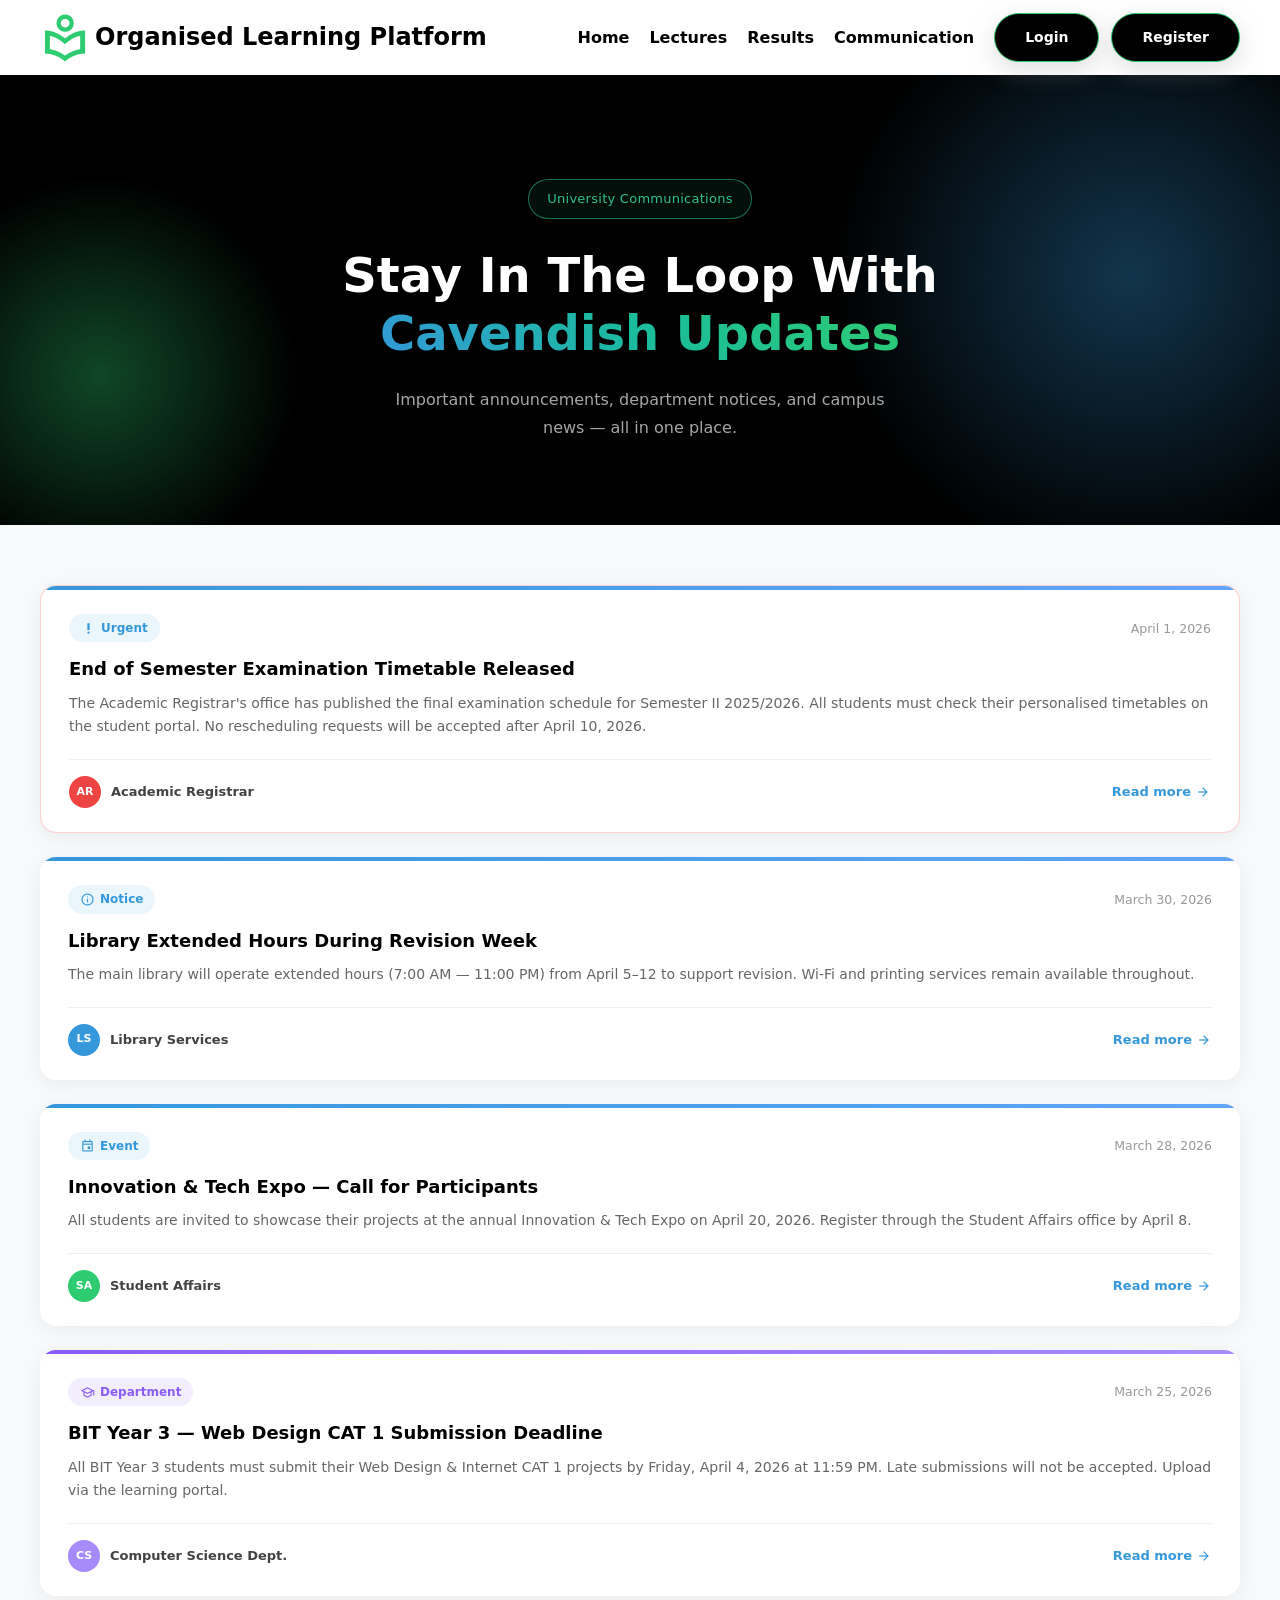
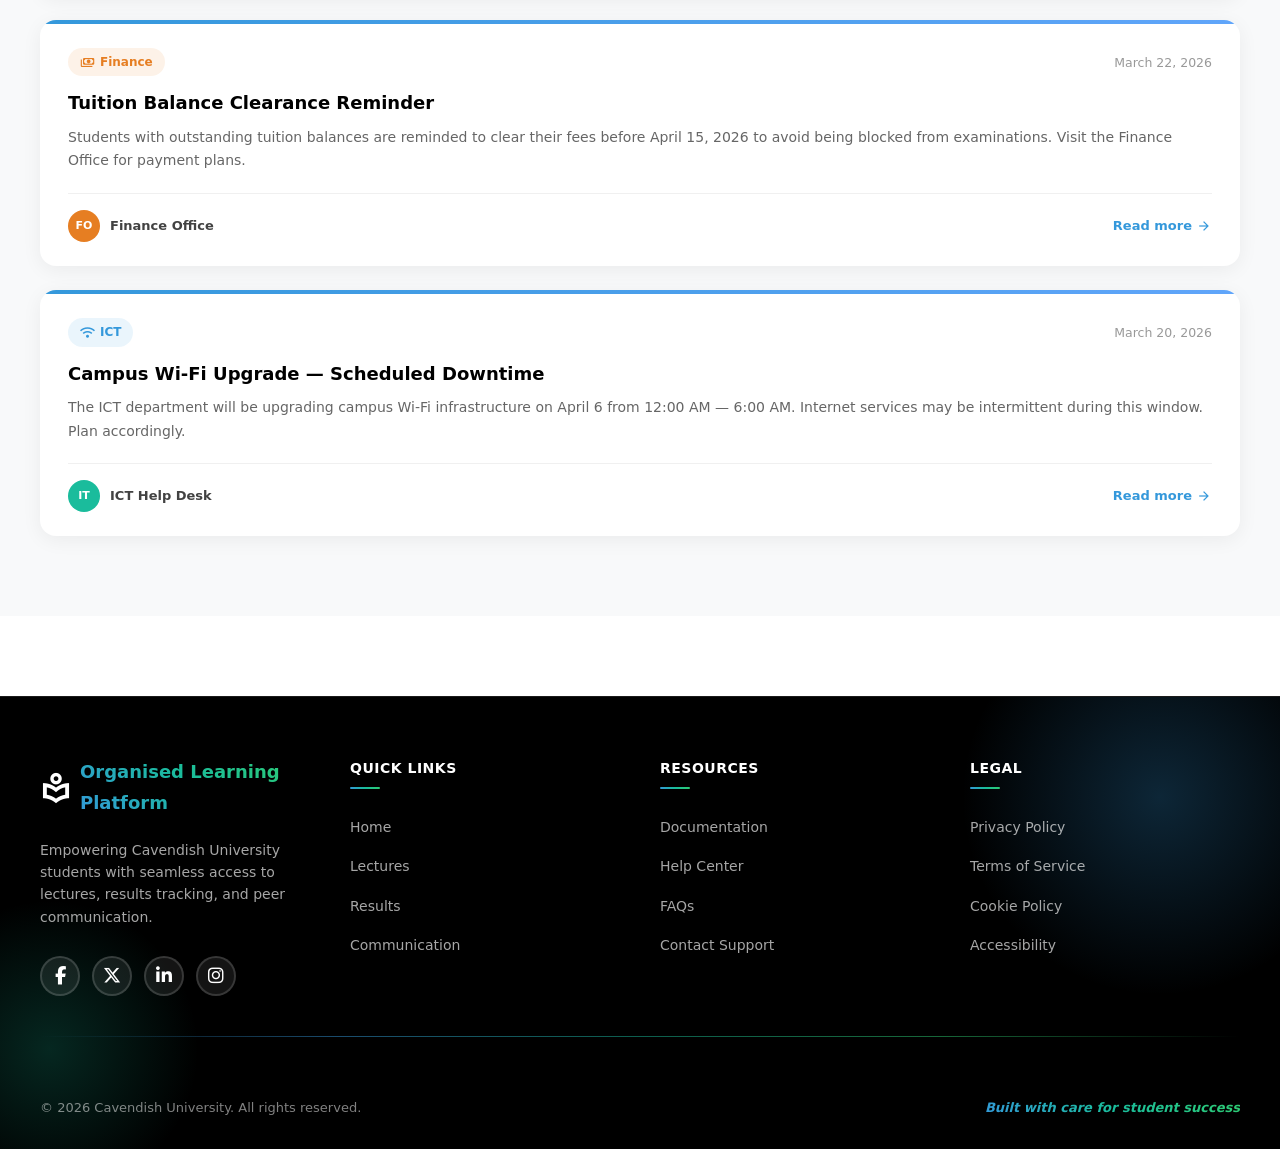
==== commit 8e4b58fc: "updated communication cards colours and make it same beautiful color" ====
--- a/communication.html
+++ b/communication.html
@@ -5,17 +5,13 @@
     <meta name="viewport" content="width=device-width, initial-scale=1.0" />
     <meta
       name="description"
-      content="This is a special platform for cavendish University Students"
+      content="University Communications — Cavendish University Organised Learning Platform"
     />
-    <link
-      rel="stylesheet"
-      href="https://fonts.googleapis.com/css2?family=Material+Symbols+Outlined:opsz,wght,FILL,GRAD@20..48,100..700,0..1,-50..200&icon_names=local_library"
-    />
-    <link href="https://fonts.googleapis.com/icon?family=Material+Icons" rel="stylesheet">
-    <link rel="stylesheet" href="./styles.css" />
-    <title>Organised Learning Platform</title>
+
+    <link rel="stylesheet" href="./assets/css/styles.css" />
+    <title>Communication — Organised Learning Platform</title>
   </head>
-  
+
   <body>
     <nav>
       <div class="container">
@@ -42,18 +38,30 @@
       </div>
     </nav>
 
-    <!-- COMMUNICATION CARDS -->
+    <!-- HERO — Abel Mwesigye -->
+    <section class="comm-hero page-background">
+      <div class="comm-hero-inner">
+        <div class="hero-badge">University Communications</div>
+        <h1 class="hero-title">
+          Stay In The Loop With
+          <span class="hero-gradient-text">Cavendish Updates</span>
+        </h1>
+        <p class="comm-hero-desc">
+          Important announcements, department notices, and campus news — all in
+          one place.
+        </p>
+      </div>
+    </section>
     <section class="comm-cards-section">
       <div class="container">
-        <!-- PINNED / URGENT -->
         <div class="comm-card comm-card--urgent">
-          <div class="comm-card-accent comm-card-accent--red"></div>
-          <div class="comm-card-body">
-            <div class="comm-card-top">
-              <span class="comm-tag comm-tag--red">
+          <div class="comm-card-accent comm-card-accent--blue"></div>
+          <div class="comm-card-body">
+            <div class="comm-card-top">
+              <span class="comm-tag comm-tag--blue">
+                <span class="material-symbols-outlined">priority_high</span>
                 Urgent
               </span>
-              <image src=""></image>
               <span class="comm-date">April 1, 2026</span>
             </div>
             <h3 class="comm-card-title">
@@ -72,18 +80,17 @@
               </div>
               <a href="#" class="comm-read-more">
                 Read more
-                <span class="material-icons">arrow_forward</span>
-              </a>
-            </div>
-          </div>
-        </div>
-
-        <!-- INFO CARD -->
+                <span class="material-symbols-outlined">arrow_forward</span>
+              </a>
+            </div>
+          </div>
+        </div>
         <div class="comm-card">
           <div class="comm-card-accent comm-card-accent--blue"></div>
           <div class="comm-card-body">
             <div class="comm-card-top">
               <span class="comm-tag comm-tag--blue">
+                <span class="material-symbols-outlined">info</span>
                 Notice
               </span>
               <span class="comm-date">March 30, 2026</span>
@@ -108,28 +115,27 @@
               </div>
               <a href="#" class="comm-read-more">
                 Read more
-                <span class="material-icons">arrow_forward</span>
-              </a>
-            </div>
-          </div>
-        </div>
-
-        <!-- EVENT CARD -->
-        <div class="comm-card">
-          <div class="comm-card-accent comm-card-accent--green"></div>
-          <div class="comm-card-body">
-            <div class="comm-card-top">
-              <span class="comm-tag comm-tag--green">
+                <span class="material-symbols-outlined">arrow_forward</span>
+              </a>
+            </div>
+          </div>
+        </div>
+        <div class="comm-card">
+          <div class="comm-card-accent comm-card-accent--blue"></div>
+          <div class="comm-card-body">
+            <div class="comm-card-top">
+              <span class="comm-tag comm-tag--blue">
+                <span class="material-symbols-outlined">event</span>
                 Event
               </span>
               <span class="comm-date">March 28, 2026</span>
             </div>
             <h3 class="comm-card-title">
-              Innovation & Tech Expo — Call for Participants
+              Innovation &amp; Tech Expo — Call for Participants
             </h3>
             <p class="comm-card-text">
               All students are invited to showcase their projects at the annual
-              Innovation & Tech Expo on April 20, 2026. Register through the
+              Innovation &amp; Tech Expo on April 20, 2026. Register through the
               Student Affairs office by April 8.
             </p>
             <div class="comm-card-footer">
@@ -144,19 +150,18 @@
               </div>
               <a href="#" class="comm-read-more">
                 Read more
-                <span class="material-icons">arrow_forward</span>
-              </a>
-            </div>
-          </div>
-        </div>
-
-        <!-- DEPARTMENT CARD -->
+                <span class="material-symbols-outlined">arrow_forward</span>
+              </a>
+            </div>
+          </div>
+        </div>
         <div class="comm-card">
           <div class="comm-card-accent comm-card-accent--purple"></div>
           <div class="comm-card-body">
             <div class="comm-card-top">
               <span class="comm-tag comm-tag--purple">
-                 School Department
+                <span class="material-symbols-outlined">school</span>
+                Department
               </span>
               <span class="comm-date">March 25, 2026</span>
             </div>
@@ -164,8 +169,8 @@
               BIT Year 3 — Web Design CAT 1 Submission Deadline
             </h3>
             <p class="comm-card-text">
-              All BIT Year 3 students must submit their Web Design & Internet
-              CAT 1 projects by Friday, April 4, 2026 at 11:59 PM. Late
+              All BIT Year 3 students must submit their Web Design &amp;
+              Internet CAT 1 projects by Friday, April 4, 2026 at 11:59 PM. Late
               submissions will not be accepted. Upload via the learning portal.
             </p>
             <div class="comm-card-footer">
@@ -177,18 +182,17 @@
               </div>
               <a href="#" class="comm-read-more">
                 Read more
-                <span class="material-icons">arrow_forward</span>
-              </a>
-            </div>
-          </div>
-        </div>
-
-        <!-- FINANCE CARD -->
-        <div class="comm-card">
-          <div class="comm-card-accent comm-card-accent--orange"></div>
+                <span class="material-symbols-outlined">arrow_forward</span>
+              </a>
+            </div>
+          </div>
+        </div>
+        <div class="comm-card">
+          <div class="comm-card-accent comm-card-accent--blue"></div>
           <div class="comm-card-body">
             <div class="comm-card-top">
               <span class="comm-tag comm-tag--orange">
+                <span class="material-symbols-outlined">payments</span>
                 Finance
               </span>
               <span class="comm-date">March 22, 2026</span>
@@ -199,7 +203,6 @@
               their fees before April 15, 2026 to avoid being blocked from
               examinations. Visit the Finance Office for payment plans.
             </p>
-            <img src="your-image.jpg" alt="Image">
             <div class="comm-card-footer">
               <div class="comm-author">
                 <span class="comm-author-avatar" style="background: #e67e22">
@@ -209,18 +212,17 @@
               </div>
               <a href="#" class="comm-read-more">
                 Read more
-                <span class="material-icons">arrow_forward</span>
-              </a>
-            </div>
-          </div>
-        </div>
-
-        <!-- ICT CARD -->
-        <div class="comm-card">
-          <div class="comm-card-accent comm-card-accent--teal"></div>
-          <div class="comm-card-body">
-            <div class="comm-card-top">
-              <span class="comm-tag comm-tag--teal">
+                <span class="material-symbols-outlined">arrow_forward</span>
+              </a>
+            </div>
+          </div>
+        </div>
+        <div class="comm-card">
+          <div class="comm-card-accent comm-card-accent--blue"></div>
+          <div class="comm-card-body">
+            <div class="comm-card-top">
+              <span class="comm-tag comm-tag--blue">
+                <span class="material-symbols-outlined">wifi</span>
                 ICT
               </span>
               <span class="comm-date">March 20, 2026</span>
@@ -242,11 +244,79 @@
               </div>
               <a href="#" class="comm-read-more">
                 Read more
-                <span class="material-icons">arrow_forward</span>
+                <span class="material-symbols-outlined">arrow_forward</span>
               </a>
             </div>
           </div>
         </div>
       </div>
     </section>
-  </body></html>+    <footer class="footer">
+      <div class="footer-gradient-blob footer-gradient-blob--blue"></div>
+      <div class="footer-gradient-blob footer-gradient-blob--green"></div>
+      <div class="footer-container">
+        <div class="footer-content">
+          <div class="footer-section footer-brand">
+            <div class="footer-logo">
+              <span class="material-symbols-outlined">local_library</span>
+              <span class="footer-logo-text">Organised Learning Platform</span>
+            </div>
+            <p class="footer-description">
+              Empowering Cavendish University students with seamless access to
+              lectures, results tracking, and peer communication.
+            </p>
+            <div class="footer-socials">
+              <a href="#" class="social-link" title="Facebook">
+                <i class="fab fa-facebook-f"></i>
+              </a>
+              <a href="#" class="social-link" title="Twitter">
+                <i class="fab fa-x-twitter"></i>
+              </a>
+              <a href="#" class="social-link" title="LinkedIn">
+                <i class="fab fa-linkedin-in"></i>
+              </a>
+              <a href="#" class="social-link" title="Instagram">
+                <i class="fab fa-instagram"></i>
+              </a>
+            </div>
+          </div>
+          <div class="footer-section">
+            <h4 class="footer-heading">Quick Links</h4>
+            <ul class="footer-links">
+              <li><a href="/">Home</a></li>
+              <li><a href="/lectures.html">Lectures</a></li>
+              <li><a href="/results.html">Results</a></li>
+              <li><a href="/communication.html">Communication</a></li>
+            </ul>
+          </div>
+          <div class="footer-section">
+            <h4 class="footer-heading">Resources</h4>
+            <ul class="footer-links">
+              <li><a href="#">Documentation</a></li>
+              <li><a href="#">Help Center</a></li>
+              <li><a href="#">FAQs</a></li>
+              <li><a href="#">Contact Support</a></li>
+            </ul>
+          </div>
+          <div class="footer-section">
+            <h4 class="footer-heading">Legal</h4>
+            <ul class="footer-links">
+              <li><a href="#">Privacy Policy</a></li>
+              <li><a href="#">Terms of Service</a></li>
+              <li><a href="#">Cookie Policy</a></li>
+              <li><a href="#">Accessibility</a></li>
+            </ul>
+          </div>
+        </div>
+        <div class="footer-divider"></div>
+        <div class="footer-bottom">
+          <p class="footer-copyright">
+            &copy; 2026 Cavendish University. All rights reserved.
+          </p>
+          <p class="footer-credit">Built with care for student success</p>
+        </div>
+      </div>
+    </footer>
+    <script src="./assets/js/main.js"></script>
+  </body>
+</html>
--- a/assets/css/styles.css
+++ b/assets/css/styles.css
@@ -0,0 +1,2173 @@
+/* ========================================================================
+   ORGANISED LEARNING PLATFORM — Cavendish University
+   ========================================================================
+   Contributors (from git history):
+   - Jeslor Ssozi          : Root theme, CSS variables, icon library
+   - Tukamushaba Ruth      : Navbar design & responsiveness
+   - Esther Musiime        : Button styles
+   - Moisha Ndlovu         : Hero section & styling
+   - Hillary (bh256126)    : Lectures section (index page)
+   - km4897 (Milly)        : Lectures page hero section
+   - ATWINE Abel Mwesigye  : Communication hero section
+   - Suban Mohamed          : Communication cards
+   - Swabulah (Swabra5)    : Results page
+   - Rogers Onyango        : Login page
+   - Natasha (tasha256)    : Footer
+   ======================================================================== */
+
+/* =============================================
+   1. ROOT VARIABLES & CODE REFACTOR — Jeslor Ssozi
+   ============================================= */
+
+@import url("https://cdnjs.cloudflare.com/ajax/libs/font-awesome/6.5.1/css/all.min.css");
+@import url("https://fonts.googleapis.com/css2?family=Inter:wght@400;500;600;700&display=swap");
+@import url("https://fonts.googleapis.com/css2?family=Material+Symbols+Outlined:opsz,wght,FILL,GRAD@20..48,100..700,0..1,-50..200");
+:root {
+  --base-color: #000000;
+  --base-color-light: #424242;
+  --primary-color: #3498db;
+  --secondary-color: #2ecc71;
+  --gradient-color: linear-gradient(45deg, #3498db, #1abc9c, #2ecc71);
+}
+
+* {
+  margin: 0;
+  padding: 0;
+  box-sizing: border-box;
+}
+
+body {
+  font-family:
+    "Segoe UI",
+    system-ui,
+    -apple-system,
+    sans-serif;
+  color: var(--base-color-light);
+  line-height: 1.7;
+  min-height: 100vh;
+  padding-top: 75px;
+  background-color: #ffffff;
+}
+
+a {
+  text-decoration: none;
+  color: inherit;
+}
+
+.container {
+  max-width: 1200px;
+  margin: 0 auto;
+  width: 100%;
+}
+
+/* =============================================
+ +  2. BUTTONS — Esther Musiime
+   ============================================= */
+.primary-button {
+  background-color: var(--base-color);
+  color: #fff;
+  padding: 12px 30px;
+  font-weight: 600;
+  border-radius: 30px;
+  border: none;
+  font-size: 14px;
+  cursor: pointer;
+  display: inline-block;
+  transition: all 0.3s ease;
+  border: 1.5px solid var(--base-color);
+  box-shadow: 0 8px 25px rgb(172 168 168 / 36%);
+  border: 1.5px solid var(--secondary-color);
+}
+
+.primary-button:hover {
+  background-color: var(--secondary-color);
+  color: #fff;
+  box-shadow: 0 8px 25px rgba(0, 0, 0, 0.15);
+  transform: translateY(-4px);
+}
+
+.outline-button {
+  border: 1.5px solid var(--secondary-color);
+  color: #fff;
+  padding: 10px 30px;
+  font-weight: 600;
+  border-radius: 30px;
+  font-size: 16px;
+  cursor: pointer;
+  background: transparent;
+  display: inline-block;
+  transition: all 0.3s ease;
+}
+
+.outline-button:hover {
+  background: var(--secondary-color);
+  transform: translateY(-4px);
+  box-shadow: 0 8px 25px rgba(0, 0, 0, 0.15);
+}
+
+/* =============================================
+   3. NAVBAR — Tukamushaba Ruth
+   ============================================= */
+nav {
+  height: 75px;
+  display: flex;
+  align-items: center;
+  box-shadow: 0 2px 4px rgba(0, 0, 0, 0.1);
+  padding: 0 20px;
+  background-color: #fff;
+  position: fixed;
+  top: 0;
+  left: 50%;
+  transform: translate(-50%);
+  width: 100%;
+  z-index: 9999;
+  transition: all 0.3s ease;
+}
+
+.nav-scrolled {
+  max-width: 1090px;
+  border-radius: 50px;
+  background-color: rgba(255, 255, 255, 0.3);
+  backdrop-filter: blur(10px);
+}
+
+nav .container {
+  display: flex;
+  justify-content: space-between;
+  align-items: center;
+}
+
+nav .logo {
+  font-size: 24px;
+  font-weight: 900;
+  color: var(--base-color);
+  display: flex;
+  align-items: center;
+}
+
+nav .logo span {
+  font-size: 50px;
+  margin-right: 5px;
+  font-weight: 900;
+  color: var(--secondary-color);
+}
+
+nav ul {
+  list-style: none;
+  display: flex;
+  align-items: center;
+  gap: 20px;
+}
+
+nav ul a {
+  color: var(--base-color);
+  font-weight: 600;
+  transition: color 0.3s ease;
+}
+
+nav ul a:hover {
+  color: var(--secondary-color);
+}
+
+.nav-buttons {
+  display: flex;
+  gap: 12px;
+}
+
+.mobile-menu {
+  margin-left: auto;
+  width: fit-content;
+}
+
+#menu-toggle {
+  display: none;
+}
+
+.mobile-menu .menu {
+  height: 40px;
+  background-color: var(--secondary-color);
+  padding: 10px;
+  display: none;
+  align-items: center;
+  justify-content: center;
+  border-radius: 8px;
+}
+
+.mobile-menu .menu span {
+  width: 27px;
+  height: 2px;
+  position: relative;
+  cursor: pointer;
+  background-color: var(--base-color);
+}
+
+.mobile-menu .menu span::before,
+.mobile-menu .menu span::after {
+  content: "";
+  position: absolute;
+  width: inherit;
+  height: 2px;
+  background-color: var(--base-color);
+  transition: all 0.3s ease;
+}
+
+.mobile-menu .menu span::before {
+  top: -8px;
+}
+
+.mobile-menu .menu span::after {
+  top: 8px;
+}
+
+#menu-toggle:checked + .mobile-menu .menu span {
+  background-color: transparent;
+}
+
+#menu-toggle:checked + .mobile-menu .menu span::before {
+  transform: rotate(45deg);
+  top: 0;
+}
+
+#menu-toggle:checked + .mobile-menu .menu span::after {
+  transform: rotate(-45deg);
+  top: 0;
+}
+
+/* =============================================
+   4. HERO SECTION — Moisha Ndlovu
+   ============================================= */
+.hero {
+  background-color: var(--base-color);
+  min-height: calc(100vh - 75px);
+  display: flex;
+  align-items: center;
+  position: relative;
+  overflow: hidden;
+  padding: 60px 20px;
+  position: relative;
+}
+
+.hero::before {
+  content: "";
+  position: absolute;
+  width: 100%;
+  height: 100%;
+  background: radial-gradient(circle, #3498db59 0%, rgba(52, 152, 219, 0) 70%);
+  top: -100px;
+  right: -150px;
+  border-radius: 50%;
+  animation: float 8s ease-in-out infinite;
+  pointer-events: none;
+}
+
+.hero::after {
+  content: "";
+  position: absolute;
+  width: 400px;
+  height: 400px;
+  background: radial-gradient(circle, #2ecc7159 0%, transparent 70%);
+  bottom: -50px;
+  left: -100px;
+  border-radius: 50%;
+  animation: float 6s ease-in-out infinite reverse;
+  pointer-events: none;
+}
+
+@keyframes float {
+  0%,
+  100% {
+    transform: translateY(0) scale(1);
+  }
+  50% {
+    transform: translateY(-30px) scale(1.05);
+  }
+}
+
+/* Falling leaves overlay */
+.leaf {
+  position: absolute;
+  width: 100%;
+  height: 100%;
+  top: 0;
+  left: 0;
+  pointer-events: none;
+}
+
+.leaf div {
+  position: absolute;
+  display: block;
+  width: 30px;
+  height: 30px;
+  background: url("../images/grad_cap.png") no-repeat center;
+  background-size: contain;
+}
+
+.leaf div:nth-child(1) {
+  left: 20%;
+  animation: fall 15s linear infinite;
+  animation-delay: -2s;
+}
+.leaf div:nth-child(2) {
+  left: 70%;
+  animation: fall 15s linear infinite;
+  animation-delay: -4s;
+}
+.leaf div:nth-child(3) {
+  left: 10%;
+  animation: fall 20s linear infinite;
+  animation-delay: -7s;
+}
+.leaf div:nth-child(4) {
+  left: 50%;
+  animation: fall 18s linear infinite;
+  animation-delay: -5s;
+}
+.leaf div:nth-child(5) {
+  left: 85%;
+  animation: fall 14s linear infinite;
+  animation-delay: -5s;
+}
+.leaf div:nth-child(6) {
+  left: 15%;
+  animation: fall 16s linear infinite;
+  animation-delay: -10s;
+}
+.leaf div:nth-child(7) {
+  left: 90%;
+  animation: fall 15s linear infinite;
+  animation-delay: -4s;
+}
+
+@keyframes fall {
+  0% {
+    opacity: 1;
+    top: -10%;
+    transform: translateX(20px) rotate(0deg);
+  }
+  20% {
+    opacity: 0.8;
+    transform: translateX(-20px) rotate(45deg);
+  }
+  40% {
+    transform: translateX(-20px) rotate(90deg);
+  }
+  60% {
+    transform: translateX(-20px) rotate(135deg);
+  }
+  80% {
+    transform: translateX(-20px) rotate(180deg);
+  }
+  100% {
+    top: 110%;
+    transform: translateX(-20px) rotate(225deg);
+  }
+}
+
+.hero-container {
+  max-width: 1200px;
+  margin: 0 auto;
+  display: flex;
+  align-items: center;
+  justify-content: space-between;
+  gap: 60px;
+  width: 100%;
+  position: relative;
+  z-index: 1;
+}
+
+.hero-left {
+  flex: 1;
+  max-width: 560px;
+}
+
+.hero-badge {
+  display: inline-block;
+  border: 1px solid rgba(52, 211, 153, 0.5);
+  color: rgba(52, 211, 153, 0.9);
+  font-size: 13px;
+  font-weight: 500;
+  padding: 8px 18px;
+  border-radius: 30px;
+  margin-bottom: 28px;
+  background: rgba(52, 211, 153, 0.07);
+  letter-spacing: 0.02em;
+}
+
+.hero-title {
+  font-size: clamp(2rem, 4vw, 3rem);
+  font-weight: 800;
+  color: #ffffff;
+  line-height: 1.2;
+  margin-bottom: 24px;
+}
+
+.hero-gradient-text {
+  background: var(--gradient-color);
+  -webkit-background-clip: text;
+  -webkit-text-fill-color: transparent;
+  background-clip: text;
+}
+
+.hero-description {
+  font-size: 16px;
+  color: rgba(255, 255, 255, 0.65);
+  line-height: 1.8;
+  margin-bottom: 40px;
+  max-width: 440px;
+}
+
+.hero-buttons {
+  display: flex;
+  align-items: center;
+  gap: 16px;
+  flex-wrap: wrap;
+}
+
+.hero-right {
+  flex: 0 0 420px;
+  display: flex;
+  flex-direction: column;
+  gap: 16px;
+}
+
+.hero-card {
+  background: rgba(255, 255, 255, 0.05);
+  backdrop-filter: blur(12px);
+  -webkit-backdrop-filter: blur(12px);
+  border: 1px solid rgba(255, 255, 255, 0.08);
+  border-radius: 16px;
+  padding: 20px 24px;
+  position: relative;
+  overflow: hidden;
+  display: flex;
+  align-items: center;
+  gap: 18px;
+  transition: all 0.3s ease;
+}
+
+.hero-card:hover {
+  transform: translateY(-4px);
+  background: rgba(255, 255, 255, 0.08);
+  box-shadow: 0 8px 25px rgba(0, 0, 0, 0.15);
+}
+
+.hero-card-border {
+  position: absolute;
+  left: 0;
+  top: 0;
+  bottom: 0;
+  width: 3px;
+  border-radius: 16px 0 0 16px;
+}
+
+.hero-card-border--green {
+  background: var(--primary-color);
+}
+.hero-card-border--green {
+  background: var(--secondary-color);
+}
+.hero-card-border--purple {
+  background: var(--base-color-light);
+}
+
+.hero-card-icon-box {
+  width: 52px;
+  height: 52px;
+  border-radius: 14px;
+  display: flex;
+  align-items: center;
+  justify-content: center;
+  flex-shrink: 0;
+  font-size: 26px;
+}
+
+.hero-card-icon-box--green {
+  background: #1a2a3a;
+}
+.hero-card-icon-box--green {
+  background: #1a2e20;
+}
+.hero-card-icon-box--green {
+  background: #1e1a30;
+}
+
+.hero-card-text {
+  display: flex;
+  flex-direction: column;
+  gap: 4px;
+}
+
+.hero-card h3 {
+  font-size: 16px;
+  font-weight: 700;
+  color: #ffffff;
+  margin: 0;
+}
+
+.hero-card p {
+  font-size: 13.5px;
+  color: rgba(255, 255, 255, 0.5);
+  line-height: 1.5;
+  margin: 0;
+}
+
+/* =============================================
+   5. LECTURE SECTION (Index Page) — Hillary
+   ============================================= */
+.lecturers_section {
+  max-width: 1200px;
+  margin: 0 auto;
+  width: 100%;
+  padding: 40px 25px;
+}
+
+.lectures_h1 {
+  margin-bottom: 20px;
+  font-weight: 800;
+  font-size: 28px;
+  color: var(--base-color);
+}
+
+.layout {
+  display: grid;
+  grid-template-columns: 1fr 2fr;
+  gap: 20px;
+}
+
+.lecture_card {
+  background: #ffffff;
+  color: #000;
+  border-radius: 14px;
+  padding: 15px;
+  box-shadow: 0 5px 15px rgba(0, 0, 0, 0.15);
+  transition: all 0.3s ease;
+}
+
+.lecture_card:hover {
+  transform: translateY(-4px);
+  box-shadow: 0 8px 25px rgba(0, 0, 0, 0.15);
+  background: #f9fafb;
+}
+
+.calendar {
+  min-height: 220px;
+}
+
+.calendar h3 {
+  margin-top: 0;
+  font-size: 16px;
+  font-weight: 700;
+}
+
+.calendar-grid {
+  display: grid;
+  grid-template-columns: repeat(7, 1fr);
+  gap: 5px;
+  font-size: 12px;
+  margin-top: 10px;
+}
+
+.calendar-grid div {
+  text-align: center;
+  padding: 5px;
+  border-radius: 6px;
+}
+
+.highlighted_date {
+  display: inline-block;
+  border: 1px solid rgba(52, 211, 153, 0.5);
+  color: rgba(52, 211, 153, 0.9);
+  font-size: 15px;
+  font-weight: 700;
+  padding: 8px 18px;
+  border-radius: 30px;
+  background: rgba(52, 211, 153, 0.07);
+  letter-spacing: 0.02em;
+}
+
+.lectures {
+  display: grid;
+  grid-template-columns: repeat(2, 1fr);
+  gap: 15px;
+}
+
+.lecture-title {
+  font-size: 14px;
+  font-weight: 600;
+}
+
+.lecture-time {
+  font-size: 12px;
+  color: #666;
+  margin: 5px 0;
+}
+
+.lecture-status {
+  font-size: 12px;
+  font-weight: 600;
+  color: var(--secondary-color);
+}
+
+.lecture_btn {
+  padding: 8px 20px;
+  border-radius: 30px;
+  font-weight: 500;
+  font-size: 10px;
+}
+
+/* =============================================
+   6. LECTURES PAGE HERO — km4897 (Milly)
+   ============================================= */
+.lectures-hero.hero {
+  padding-top: calc(60px + 20px);
+  min-height: auto;
+}
+
+.lectures-hero-content {
+  display: flex;
+  padding: 40px 20px;
+  flex-direction: column;
+  align-items: center;
+  text-align: center;
+  position: relative;
+  z-index: 4;
+  max-width: 800px;
+  margin: 0 auto;
+}
+
+.lectures-hero-content h1 {
+  font-size: clamp(1.8rem, 4vw, 2.5rem);
+  font-weight: 800;
+  color: #ffffff;
+  line-height: 1.2;
+  display: flex;
+  align-items: center;
+  gap: 10px;
+}
+
+.lectures-hero-content h1 span {
+  font-size: 50px;
+  margin-right: 5px;
+  font-weight: 900;
+}
+
+.lectures-hero-description {
+  color: rgba(255, 255, 255, 0.5);
+  margin-top: 12px;
+}
+
+.lectures-hero-buttons {
+  display: flex;
+  flex-wrap: wrap;
+  align-items: center;
+  justify-content: center;
+  gap: 16px;
+  margin-top: 20px;
+}
+
+.lectures-hero-buttons button {
+  display: flex;
+  align-items: center;
+  gap: 8px;
+  border: 1.5px solid var(--secondary-color);
+}
+
+.lectures-hero-sub {
+  padding: 3rem 1rem;
+}
+
+.lectures-hero-sub h3 {
+  font-size: 22px;
+  font-weight: 700;
+  color: var(--base-color);
+  text-transform: capitalize;
+}
+
+.lecture-hero-cards {
+  display: flex;
+  justify-content: center;
+  flex-wrap: wrap;
+  gap: 20px;
+  padding: 20px 0;
+}
+
+.lectures-hero-sub article {
+  box-shadow: 0 5px 15px rgba(0, 0, 0, 0.15);
+  border-radius: 10px;
+  padding: 20px;
+  display: grid;
+  grid-template-columns: 60px 1fr 30px;
+  width: 100%;
+  max-width: 380px;
+  align-items: center;
+  position: relative;
+  overflow: hidden;
+}
+
+.lectures-hero-sub .lecture-hero-numbers {
+  height: 40px;
+  width: 40px;
+  border: 3px solid var(--primary-color);
+  display: flex;
+  align-items: center;
+  justify-content: center;
+  border-radius: 5px;
+  font-weight: 700;
+}
+
+.lectures-hero-sub article::before {
+  content: "";
+  position: absolute;
+  left: 0;
+  top: 0;
+  bottom: 0;
+  width: 100%;
+  height: 4px;
+  background: var(--primary-color);
+  border-radius: 10px 0 0 10px;
+}
+
+.lectures-hero-sub article:nth-child(2)::before {
+  background: var(--secondary-color);
+}
+
+.lectures-hero-sub article:nth-child(3)::before {
+  background: #8b5cf6;
+}
+
+.lectures-hero-sub h4 {
+  font-size: 18px;
+  font-weight: 700;
+  color: var(--base-color);
+  text-transform: capitalize;
+}
+
+.lectures-hero-sub p {
+  font-size: 13px;
+  color: var(--base-color-light);
+}
+
+.lectures-hero-sub span {
+  font-size: 3rem;
+  color: var(--primary-color);
+}
+
+/* =============================================
+   6b. LECTURE CARDS — Lectures Page
+   Reuses: .comm-card hover, .comm-tag pattern, .primary-button
+   ============================================= */
+.lecture-cards-section {
+  background: #f8f9fa;
+  padding: 60px 20px 80px;
+}
+
+.lecture-cards-heading {
+  font-size: 28px;
+  font-weight: 800;
+  color: var(--base-color);
+  margin-bottom: 6px;
+}
+
+.lecture-cards-subheading {
+  font-size: 15px;
+  color: var(--base-color-light);
+  margin-bottom: 36px;
+}
+
+.lecture-cards-grid {
+  display: grid;
+  grid-template-columns: repeat(auto-fill, minmax(340px, 1fr));
+  gap: 24px;
+}
+
+/* Individual card — mirrors .comm-card structure */
+.lec-card {
+  background: #fff;
+  border-radius: 16px;
+  overflow: hidden;
+  box-shadow: 0 4px 20px rgba(0, 0, 0, 0.06);
+  transition: all 0.3s ease;
+}
+
+.lec-card:hover {
+  transform: translateY(-4px);
+  box-shadow: 0 8px 25px rgba(0, 0, 0, 0.15);
+}
+
+.lec-card-accent {
+  height: 4px;
+}
+
+.lec-card-accent-green {
+  background: linear-gradient(90deg, #2ecc71, #34d399);
+}
+
+.lec-card-body {
+  padding: 24px 28px;
+}
+
+.lec-card-top {
+  display: flex;
+  align-items: center;
+  justify-content: space-between;
+  margin-bottom: 14px;
+  flex-wrap: wrap;
+  gap: 8px;
+}
+
+/* Tags — reuses .comm-tag sizing & colour pattern */
+.lec-tag {
+  display: inline-flex;
+  align-items: center;
+  gap: 5px;
+  padding: 4px 12px;
+  border-radius: 20px;
+  font-size: 12px;
+  font-weight: 600;
+}
+
+.lec-tag .material-symbols-outlined {
+  font-size: 15px;
+}
+
+.lec-tag-live {
+  background: rgba(46, 204, 113, 0.12);
+  color: var(--secondary-color);
+  animation: livePulse 2s ease-in-out infinite;
+}
+
+@keyframes livePulse {
+  0%,
+  100% {
+    opacity: 1;
+  }
+  50% {
+    opacity: 0.65;
+  }
+}
+
+.lec-tag-scheduled {
+  background: rgba(46, 204, 113, 0.1);
+  color: var(--secondary-color);
+}
+
+.lec-schedule {
+  display: inline-flex;
+  align-items: center;
+  gap: 5px;
+  font-size: 13px;
+  color: #888;
+}
+
+.lec-schedule .material-symbols-outlined {
+  font-size: 16px;
+}
+
+.lec-card-title {
+  font-size: 18px;
+  font-weight: 700;
+  color: var(--base-color);
+  margin-bottom: 14px;
+  line-height: 1.4;
+}
+
+.lec-card-details {
+  display: flex;
+  flex-direction: column;
+  gap: 8px;
+  margin-bottom: 20px;
+}
+
+.lec-detail {
+  display: flex;
+  align-items: center;
+  gap: 8px;
+  font-size: 14px;
+  color: var(--base-color-light);
+}
+
+.lec-detail .material-symbols-outlined {
+  font-size: 20px;
+  color: #999;
+}
+
+/* Google Meet button — extends .primary-button style */
+.lec-meet-btn {
+  display: inline-flex;
+  align-items: center;
+  justify-content: center;
+  gap: 8px;
+  width: 100%;
+  padding: 12px 24px;
+  background-color: var(--base-color);
+  color: #fff;
+  font-weight: 600;
+  font-size: 14px;
+  border-radius: 30px;
+  border: 1.5px solid var(--base-color);
+  cursor: pointer;
+  transition: all 0.3s ease;
+}
+
+.lec-meet-btn:hover {
+  background-color: var(--secondary-color);
+  border-color: var(--secondary-color);
+  color: #fff;
+  box-shadow: 0 8px 25px rgba(0, 0, 0, 0.15);
+  transform: translateY(-2px);
+}
+
+.lec-meet-btn .material-symbols-outlined {
+  font-size: 18px;
+  transition: transform 0.25s ease;
+}
+
+.lec-meet-btn:hover .material-symbols-outlined {
+  transform: translateX(4px);
+}
+
+/* =============================================
+   7. PAGE BACKGROUND — Jeslor Ssozi
+   Reusable dark bg with animated gradient orbs
+   ============================================= */
+.page-background {
+  background-color: var(--base-color);
+  position: relative;
+  overflow: hidden;
+}
+
+.page-background::before {
+  content: "";
+  position: absolute;
+  width: 600px;
+  height: 600px;
+  background: radial-gradient(circle, #3498db59 0%, rgba(52, 152, 219, 0) 70%);
+  top: -100px;
+  right: -150px;
+  border-radius: 50%;
+  animation: float 8s ease-in-out infinite;
+  pointer-events: none;
+}
+
+.page-background::after {
+  content: "";
+  position: absolute;
+  width: 400px;
+  height: 400px;
+  background: radial-gradient(circle, #2ecc7159 0%, transparent 70%);
+  bottom: -50px;
+  left: -100px;
+  border-radius: 50%;
+  animation: float 6s ease-in-out infinite reverse;
+  pointer-events: none;
+}
+
+/* =============================================
+   8. COMMUNICATION — Abel Mwesigye (Hero) + Suban Mohamed (Cards)
+   ============================================= */
+
+/* Hero — Abel Mwesigye */
+.comm-hero {
+  min-height: 50vh;
+  display: flex;
+  align-items: center;
+  justify-content: center;
+  padding: 80px 20px 60px;
+  text-align: center;
+}
+
+.comm-hero-inner {
+  max-width: 680px;
+  position: relative;
+  z-index: 1;
+}
+
+.comm-hero-desc {
+  font-size: 16px;
+  color: rgba(255, 255, 255, 0.65);
+  line-height: 1.7;
+  max-width: 520px;
+  margin: 0 auto;
+}
+
+/* Cards — Suban Mohamed */
+.comm-cards-section {
+  background: #f8f9fa;
+  padding: 60px 20px 80px;
+}
+
+.comm-cards-section .container {
+  display: grid;
+  gap: 24px;
+}
+
+.comm-card {
+  background: #fff;
+  border-radius: 16px;
+  overflow: hidden;
+  box-shadow: 0 4px 20px rgba(0, 0, 0, 0.06);
+  transition: all 0.3s ease;
+}
+
+.comm-card:hover {
+  transform: translateY(-4px);
+  box-shadow: 0 8px 25px rgba(0, 0, 0, 0.15);
+}
+
+.comm-card--urgent {
+  border: 1.5px solid rgba(239, 68, 68, 0.25);
+}
+
+.comm-card-accent {
+  height: 4px;
+}
+
+.comm-card-accent--red {
+  background: linear-gradient(90deg, #ef4444, #f87171);
+}
+.comm-card-accent--blue {
+  background: linear-gradient(90deg, #3498db, #60a5fa);
+}
+.comm-card-accent--green {
+  background: linear-gradient(90deg, #2ecc71, #34d399);
+}
+.comm-card-accent--purple {
+  background: linear-gradient(90deg, #8b5cf6, #a78bfa);
+}
+.comm-card-accent--orange {
+  background: linear-gradient(90deg, #e67e22, #f59e0b);
+}
+.comm-card-accent--teal {
+  background: linear-gradient(90deg, #1abc9c, #2dd4bf);
+}
+
+.comm-card-body {
+  padding: 24px 28px;
+}
+
+.comm-card-top {
+  display: flex;
+  align-items: center;
+  justify-content: space-between;
+  margin-bottom: 14px;
+}
+
+.comm-tag {
+  display: inline-flex;
+  align-items: center;
+  gap: 5px;
+  padding: 4px 12px;
+  border-radius: 20px;
+  font-size: 12px;
+  font-weight: 600;
+}
+
+.comm-tag .material-symbols-outlined {
+  font-size: 15px;
+}
+
+.comm-tag--red {
+  background: rgba(239, 68, 68, 0.1);
+  color: #ef4444;
+}
+.comm-tag--blue {
+  background: rgba(52, 152, 219, 0.1);
+  color: #3498db;
+}
+.comm-tag--green {
+  background: rgba(46, 204, 113, 0.1);
+  color: #2ecc71;
+}
+.comm-tag--purple {
+  background: rgba(139, 92, 246, 0.1);
+  color: #8b5cf6;
+}
+.comm-tag--orange {
+  background: rgba(230, 126, 34, 0.1);
+  color: #e67e22;
+}
+.comm-tag--teal {
+  background: rgba(26, 188, 156, 0.1);
+  color: #1abc9c;
+}
+
+.comm-date {
+  font-size: 12.5px;
+  color: #999;
+}
+
+.comm-card-title {
+  font-size: 18px;
+  font-weight: 700;
+  color: var(--base-color);
+  margin-bottom: 10px;
+  line-height: 1.4;
+}
+
+.comm-card-text {
+  font-size: 14px;
+  color: #666;
+  line-height: 1.7;
+  margin-bottom: 20px;
+}
+
+.comm-card-footer {
+  display: flex;
+  align-items: center;
+  justify-content: space-between;
+  padding-top: 16px;
+  border-top: 1px solid #f0f0f0;
+}
+
+.comm-author {
+  display: flex;
+  align-items: center;
+  gap: 10px;
+  font-size: 13px;
+  font-weight: 600;
+  color: var(--base-color-light);
+}
+
+.comm-author-avatar {
+  width: 32px;
+  height: 32px;
+  border-radius: 50%;
+  background: #ef4444;
+  color: #fff;
+  display: flex;
+  align-items: center;
+  justify-content: center;
+  font-size: 11px;
+  font-weight: 700;
+}
+
+.comm-read-more {
+  display: inline-flex;
+  align-items: center;
+  gap: 4px;
+  font-size: 13px;
+  font-weight: 600;
+  color: var(--primary-color);
+  transition: gap 0.25s ease;
+}
+
+.comm-read-more:hover {
+  gap: 8px;
+  color: var(--secondary-color);
+}
+
+.comm-read-more .material-symbols-outlined {
+  font-size: 16px;
+}
+
+/* =============================================
+   9. RESULTS PAGE — Swabulah (Swabra5)
+   ============================================= */
+body.results-page {
+  font-family: "Inter", sans-serif;
+  background: #f3f4f6;
+}
+
+.results-header {
+  background-color: var(--base-color);
+  color: white;
+  text-align: center;
+  padding: 80px 20px;
+  position: relative;
+  overflow: hidden;
+}
+
+.results-header::before {
+  content: "";
+  position: absolute;
+  width: 600px;
+  height: 600px;
+  background: radial-gradient(circle, #3498db59 0%, rgba(52, 152, 219, 0) 70%);
+  top: -100px;
+  right: -150px;
+  border-radius: 50%;
+  animation: float 8s ease-in-out infinite;
+  pointer-events: none;
+}
+
+.results-header::after {
+  content: "";
+  position: absolute;
+  width: 400px;
+  height: 400px;
+  background: radial-gradient(circle, #2ecc7159 0%, transparent 70%);
+  bottom: -50px;
+  left: -100px;
+  border-radius: 50%;
+  animation: float 6s ease-in-out infinite reverse;
+  pointer-events: none;
+}
+
+.results-title {
+  display: flex;
+  justify-content: center;
+  align-items: center;
+  gap: 12px;
+  font-size: 34px;
+  font-weight: 700;
+  position: relative;
+  z-index: 1;
+}
+
+.results-title i {
+  font-size: 28px;
+}
+
+.results-header p {
+  margin-top: 10px;
+  opacity: 0.85;
+  font-size: 15px;
+  position: relative;
+  z-index: 1;
+}
+.results-section-title {
+  display: flex;
+  align-items: center;
+  justify-content: center;
+  gap: 20px;
+  margin: 40px 0;
+}
+.results-section-title::before,
+.results-section-title::after {
+  content: "";
+  height: 3px;
+  width: 60px;
+  background-color: #27ae60;
+  border-radius: 10px;
+}
+.results-summary {
+  display: flex;
+  gap: 20px;
+  justify-content: center;
+  gap: 25px;
+  padding: 30px;
+  flex-wrap: wrap;
+  margin-top: -40px;
+}
+
+.result-card {
+  background: rgba(255, 255, 255, 0.05);
+  border-radius: 16px;
+  padding: 25px;
+  min-width: 220px;
+  text-align: center;
+  box-shadow: 0 10px 25px rgba(0, 0, 0, 0.05);
+  transition: all 0.3s ease;
+  backdrop-filter: blur(12px);
+  border: 1px solid rgba(255, 255, 255, 0.05);
+}
+
+.result-card:hover {
+  transform: translateY(-8px);
+  box-shadow: 0 12px 30px rgba(0, 0, 0, 0.12);
+  background: rgba(255, 255, 255, 0.05);
+  border: 1px solid rgba(255, 255, 255, 0.05);
+}
+
+.result-card i {
+  font-size: 22px;
+  color: var(--secondary-color);
+  margin-bottom: 8px;
+  padding: 15px;
+  border-radius: 50%;
+  background: #eef3ff;
+  width: 70;
+  height: 70px;
+  display: flex;
+  align-items: center;
+  justify-content: center;
+  margin: auto 15px;
+  font-size: 2rem;
+}
+/*blue for gpa */
+gpa-card i {
+  background: rgba(52, 152, 219, 0.1);
+  color: var(--secondary-color);
+}
+
+.result-card h2 {
+  margin: 5px 0;
+  font-size: 24px;
+  font-weight: 700;
+}
+
+.result-card span {
+  font-size: 14px;
+  color: #777;
+}
+
+.results-section-title {
+  font-size: 22px;
+  font-weight: 700;
+  margin: 30px 20px 10px;
+  text-align: center;
+}
+
+.results-semesters {
+  display: flex;
+  flex-direction: column;
+  gap: 25px;
+  padding: 20px;
+  justify-content: center;
+  flex-wrap: wrap;
+  width: 100%;
+  max-width: 1400px;
+  margin: 0 auto;
+}
+
+.result-sem-card {
+  background: white;
+  border-radius: 18px;
+  overflow: hidden;
+  box-shadow: 0 8px 25px rgba(0, 0, 0, 0.08);
+  transition: all 0.3s ease;
+  width: 100%;
+}
+
+.result-sem-card:hover {
+  transform: translateY(-4px);
+  box-shadow: 0 8px 25px rgba(0, 0, 0, 0.15);
+}
+
+.result-sem-header {
+  padding: 18px;
+  color: white;
+  display: flex;
+  justify-content: space-between;
+  font-weight: 600;
+  font-size: 15px;
+  background-color: var(--base-color);
+}
+
+.result-course {
+  display: flex;
+  justify-content: space-between;
+  align-items: center;
+  padding: 10px 18px;
+  border-bottom: 1px solid #f1f1f1;
+}
+
+.result-course div {
+  font-weight: 600;
+}
+
+.result-course small {
+  display: block;
+  font-size: 13px;
+  color: #777;
+  font-weight: 400;
+}
+
+.result-grade {
+  padding: 6px 12px;
+  border-radius: 10px;
+  font-size: 13px;
+  font-weight: 600;
+}
+
+.grade-a {
+  background: #dcfce7;
+  color: #15803d;
+}
+.grade-am {
+  background: #e0f2fe;
+  color: #0369a1;
+}
+.grade-bp {
+  background: #dbeafe;
+  color: #1d4ed8;
+}
+.grade-b {
+  background: #e2e8f0;
+  color: #334155;
+}
+
+.result-footer {
+  display: flex;
+  justify-content: space-between;
+  padding: 14px 18px;
+  font-size: 13px;
+  color: #555;
+}
+
+.result-status {
+  background: #dcfce7;
+  color: #15803d;
+  padding: 5px 12px;
+  border-radius: 20px;
+  font-weight: 600;
+}
+
+/* =============================================
+   10. LOGIN PAGE — Rogers Onyango
+   ============================================= */
+.login-page {
+  background-color: var(--base-color);
+  min-height: 100vh;
+  position: relative;
+}
+
+.login-section {
+  min-height: 100vh;
+  display: flex;
+  align-items: center;
+  justify-content: center;
+  padding: 100px 20px 40px;
+  position: relative;
+}
+
+.login-card {
+  background: #ffffff;
+  border-radius: 20px;
+  width: 100%;
+  max-width: 460px;
+  padding: 32px 44px 28px;
+  position: relative;
+  overflow: hidden;
+  z-index: 6;
+  box-shadow: 0 24px 60px rgba(0, 0, 0, 0.35);
+}
+
+/* Wider card for register page */
+.register-page .login-card {
+  max-width: 560px;
+}
+
+.login-field-row {
+  display: flex;
+  gap: 14px;
+}
+
+.login-field-row .login-field {
+  flex: 1;
+  min-width: 0;
+}
+
+.login-card-top-border {
+  position: absolute;
+  top: 0;
+  left: 0;
+  right: 0;
+  height: 4px;
+  background: linear-gradient(90deg, #3b9edd 0%, #1abc9c 50%, #2ecc71 100%);
+  border-radius: 20px 20px 0 0;
+}
+
+.login-icon-wrap {
+  width: 54px;
+  height: 54px;
+  border-radius: 50%;
+  background: var(--secondary-color);
+  display: flex;
+  align-items: center;
+  justify-content: center;
+  margin: 0 auto 14px;
+}
+
+.login-title {
+  font-size: 24px;
+  font-weight: 800;
+  color: var(--base-color);
+  text-align: center;
+  margin-bottom: 4px;
+}
+
+.login-subtitle {
+  font-size: 13.5px;
+  color: var(--base-color-light);
+  text-align: center;
+  margin-bottom: 20px;
+}
+
+.login-form {
+  display: flex;
+  flex-direction: column;
+  gap: 14px;
+}
+
+.login-field {
+  display: flex;
+  flex-direction: column;
+  gap: 7px;
+}
+
+.login-label {
+  font-size: 14px;
+  font-weight: 600;
+  color: var(--base-color);
+}
+
+.login-input-wrap {
+  position: relative;
+  display: flex;
+  align-items: center;
+}
+
+.login-input-icon {
+  position: absolute;
+  left: 14px;
+  color: #aaa;
+  pointer-events: none;
+  flex-shrink: 0;
+}
+
+.login-input {
+  width: 100%;
+  padding: 10px 16px 10px 42px;
+  border: 1.5px solid #e0e0e0;
+  border-radius: 10px;
+  font-size: 14px;
+  font-family: inherit;
+  color: var(--base-color);
+  background: #fafafa;
+  outline: none;
+  transition:
+    border-color 0.25s ease,
+    box-shadow 0.25s ease;
+}
+
+.login-input::placeholder {
+  color: #bbb;
+}
+
+.login-input:focus {
+  border-color: var(--primary-color);
+  box-shadow: 0 0 0 3px rgba(52, 152, 219, 0.12);
+  background: #fff;
+}
+
+.login-row {
+  display: flex;
+  align-items: center;
+  justify-content: space-between;
+  gap: 12px;
+}
+
+.login-remember {
+  display: flex;
+  align-items: center;
+  gap: 8px;
+  font-size: 13.5px;
+  color: var(--base-color-light);
+  cursor: pointer;
+  user-select: none;
+}
+
+.login-remember input[type="checkbox"] {
+  position: absolute;
+  opacity: 0;
+  width: 0;
+  height: 0;
+}
+
+.login-checkbox-custom {
+  width: 16px;
+  height: 16px;
+  border: 1.5px solid #ccc;
+  border-radius: 4px;
+  display: inline-block;
+  flex-shrink: 0;
+  position: relative;
+  transition: border-color 0.2s ease;
+  background: 0.2s ease;
+}
+
+.login-remember input[type="checkbox"]:checked + .login-checkbox-custom {
+  background: var(--base-color);
+  border-color: var(--base-color);
+}
+
+.login-remember input[type="checkbox"]:checked + .login-checkbox-custom::after {
+  content: "";
+  position: absolute;
+  left: 3px;
+  top: 0px;
+  width: 5px;
+  height: 9px;
+  border: 2px solid #fff;
+  border-top: none;
+  border-left: none;
+  transform: rotate(45deg);
+}
+
+.login-forgot {
+  font-size: 13.5px;
+  font-weight: 600;
+  color: var(--primary-color);
+  transition: color 0.2s ease;
+  white-space: nowrap;
+}
+
+.login-forgot:hover {
+  color: #2176ae;
+}
+
+.login-submit {
+  padding: 15px 0;
+  font-size: 15px;
+  font-weight: 700;
+  font-family: inherit;
+  display: flex;
+  align-items: center;
+  justify-content: center;
+  gap: 10px;
+}
+
+.login-divider {
+  display: flex;
+  align-items: center;
+  gap: 14px;
+  color: #ccc;
+  font-size: 13px;
+}
+
+.login-divider::before,
+.login-divider::after {
+  content: "";
+  flex: 1;
+  height: 1px;
+  background: #e8e8e8;
+}
+
+.login-create-account {
+  color: var(--base-color);
+  text-align: center;
+  gap: 10px;
+  font-weight: 700;
+  font-family: inherit;
+  display: flex;
+  align-items: center;
+  justify-content: center;
+}
+
+.login-create-account:hover {
+  background: #f5f5f5;
+}
+
+/* =============================================
+   11. FOOTER — Natasha (tasha256)
+   ============================================= */
+.footer {
+  background-color: var(--base-color);
+  color: #ffffff;
+  padding: 60px 20px 30px;
+  margin-top: 80px;
+  border-top: 1px solid rgba(255, 255, 255, 0.1);
+  position: relative;
+  overflow: hidden;
+}
+
+.footer-gradient-blob--blue {
+  position: absolute;
+  width: 400px;
+  height: 400px;
+  background: radial-gradient(circle, #3498db40 0%, rgba(52, 152, 219, 0) 70%);
+  top: -100px;
+  right: -80px;
+  border-radius: 50%;
+  animation: float 8s ease-in-out infinite;
+  pointer-events: none;
+}
+
+.footer-gradient-blob--green {
+  position: absolute;
+  width: 300px;
+  height: 300px;
+  background: radial-gradient(circle, #1abc9c35 0%, transparent 70%);
+  bottom: -50px;
+  left: -100px;
+  border-radius: 50%;
+  animation: float 6s ease-in-out infinite reverse;
+  pointer-events: none;
+}
+
+.footer-container {
+  max-width: 1200px;
+  margin: 0 auto;
+  position: relative;
+  z-index: 1;
+}
+
+.footer-content {
+  display: grid;
+  grid-template-columns: repeat(auto-fit, minmax(250px, 1fr));
+  gap: 40px;
+  margin-bottom: 40px;
+}
+
+.footer-section {
+  display: flex;
+  flex-direction: column;
+  gap: 16px;
+}
+
+.footer-brand {
+  gap: 20px;
+}
+
+.footer-logo {
+  display: flex;
+  align-items: center;
+  gap: 8px;
+  font-size: 18px;
+  font-weight: 700;
+  color: #ffffff;
+}
+
+.footer-logo span.material-symbols-outlined {
+  font-size: 32px;
+  font-weight: 700;
+}
+
+.footer-logo-text {
+  background: var(--gradient-color);
+  -webkit-background-clip: text;
+  -webkit-text-fill-color: transparent;
+  background-clip: text;
+  font-weight: 700;
+}
+
+.footer-description {
+  font-size: 14px;
+  color: rgba(255, 255, 255, 0.65);
+  line-height: 1.6;
+  max-width: 280px;
+}
+
+.footer-socials {
+  display: flex;
+  gap: 12px;
+  margin-top: 8px;
+}
+
+.social-link {
+  width: 40px;
+  height: 40px;
+  display: flex;
+  align-items: center;
+  justify-content: center;
+  border-radius: 50%;
+  background: rgba(255, 255, 255, 0.08);
+  border: 2px solid rgba(255, 255, 255, 0.15);
+  color: #ffffff;
+  font-weight: 600;
+  transition: all 0.3s ease;
+  font-size: 18px;
+  position: relative;
+}
+
+.social-link i {
+  font-size: 18px;
+  display: flex;
+  align-items: center;
+  justify-content: center;
+}
+
+.social-link:hover {
+  background: rgba(255, 255, 255, 0.1);
+  border-color: var(--secondary-color);
+  transform: translateY(-4px);
+  box-shadow: 0 8px 25px rgba(0, 0, 0, 0.15);
+}
+
+.footer-heading {
+  font-size: 14px;
+  font-weight: 700;
+  text-transform: uppercase;
+  letter-spacing: 0.5px;
+  color: #ffffff;
+  margin-bottom: 8px;
+  position: relative;
+  padding-bottom: 8px;
+}
+
+.footer-heading::after {
+  content: "";
+  position: absolute;
+  bottom: 0;
+  left: 0;
+  width: 30px;
+  height: 2px;
+  background: var(--gradient-color);
+  border-radius: 1px;
+}
+
+.footer-links {
+  list-style: none;
+  display: flex;
+  flex-direction: column;
+  gap: 12px;
+}
+
+.footer-links a {
+  font-size: 14px;
+  color: rgba(255, 255, 255, 0.65);
+  transition: all 0.3s ease;
+  position: relative;
+  padding-left: 0;
+}
+
+.footer-links a:hover {
+  color: var(--secondary-color);
+  padding-left: 6px;
+}
+
+.footer-divider {
+  height: 1px;
+  background: linear-gradient(
+    90deg,
+    transparent,
+    #3498db80,
+    #1abc9c80,
+    #2ecc7180,
+    transparent
+  );
+  margin: 40px 0;
+}
+
+.footer-bottom {
+  display: flex;
+  justify-content: space-between;
+  align-items: center;
+  flex-wrap: wrap;
+  gap: 20px;
+  padding-top: 20px;
+}
+
+.footer-copyright {
+  font-size: 13px;
+  color: rgba(255, 255, 255, 0.5);
+}
+
+.footer-credit {
+  font-size: 13px;
+  background: var(--gradient-color);
+  -webkit-background-clip: text;
+  -webkit-text-fill-color: transparent;
+  background-clip: text;
+  font-style: italic;
+  font-weight: 600;
+}
+
+/* =============================================
+   12. RESPONSIVE — All contributors (consolidated)
+   All responsive rules live here in media queries.
+   ============================================= */
+
+/* --- Large Desktops (max-width: 1279px) --- */
+@media (max-width: 1279px) {
+  nav ul {
+    gap: 20px 15px;
+  }
+}
+
+/* --- Tablets Landscape (max-width: 1023px) --- */
+@media (max-width: 1023px) {
+  /* Hero — Moisha */
+  .hero-container {
+    flex-direction: column;
+    text-align: center;
+  }
+  .hero-left {
+    max-width: 100%;
+  }
+  .hero-description {
+    max-width: 100%;
+  }
+  .hero-buttons {
+    justify-content: center;
+  }
+  .hero-right {
+    flex: unset;
+    width: 100%;
+    max-width: 480px;
+  }
+
+  /* Navbar mobile mode — Ruth */
+  .mobile-menu .menu {
+    display: flex;
+  }
+  nav ul {
+    padding-top: 10px;
+    padding-bottom: 20px;
+    position: fixed;
+    top: 75px;
+    left: -100%;
+    background-color: rgb(0 0 0 / 65%);
+    backdrop-filter: blur(10px);
+    -webkit-backdrop-filter: blur(10px);
+    flex-direction: column;
+    width: 100%;
+    z-index: 400;
+    gap: 10px;
+    border-radius: 0 0 20px 20px;
+  }
+  #menu-toggle:checked ~ ul {
+    left: 0;
+    display: flex;
+  }
+  nav ul li {
+    width: 100%;
+  }
+  nav ul a {
+    color: #fff;
+    width: 90%;
+    max-width: 300px;
+    display: block;
+    padding: 10px 15px;
+    margin-left: 15px;
+    background-color: transparent;
+    transition: all 0.3s ease;
+    border-radius: 30px;
+  }
+  nav ul a:hover {
+    background-color: var(--secondary-color);
+    color: #fff;
+    box-shadow: 0 8px 25px rgba(0, 0, 0, 0.15);
+    transform: translateY(-4px);
+  }
+  nav ul .nav-buttons {
+    display: flex;
+    flex-wrap: wrap;
+    gap: 10px;
+  }
+  nav ul .nav-buttons a {
+    margin-left: 15px;
+    padding-left: 15px;
+    background-color: var(--secondary-color);
+  }
+
+  /* Lectures hero buttons — Milly */
+  .lectures-hero-buttons {
+    gap: 10px;
+  }
+}
+
+/* --- Tablets Portrait (max-width: 768px) --- */
+@media (max-width: 768px) {
+  /* Lecture cards — Lectures page */
+  .lecture-cards-grid {
+    grid-template-columns: 1fr;
+  }
+  .lecture-cards-section {
+    padding: 40px 16px 60px;
+  }
+
+  /* Lectures section — Hillary */
+  .layout {
+    grid-template-columns: 1fr;
+  }
+  .lectures {
+    grid-template-columns: 1fr;
+  }
+
+  /* Results — Jeslor */
+  .results-summary {
+    display: grid;
+    grid-template-columns: repeat(auto-fill, minmax(200px, 1fr));
+  }
+  .results-semesters {
+    flex-direction: column;
+    align-items: center;
+  }
+
+  /* Footer — Natasha */
+  .footer {
+    padding: 50px 20px 25px;
+    margin-top: 60px;
+  }
+  .footer-gradient-blob--blue {
+    width: 300px;
+    height: 300px;
+    top: -80px;
+    right: -60px;
+  }
+  .footer-gradient-blob--green {
+    width: 250px;
+    height: 250px;
+    bottom: -40px;
+    left: -80px;
+  }
+  .footer-content {
+    grid-template-columns: repeat(2, 1fr);
+    gap: 30px;
+  }
+  .footer-bottom {
+    flex-direction: column;
+    text-align: center;
+  }
+  .footer-brand {
+    grid-column: 1 / -1;
+  }
+}
+
+/* --- Communication Tablets (max-width: 767px) — Suban */
+@media (max-width: 767px) {
+  .comm-hero {
+    min-height: 40vh;
+    padding: 60px 20px 40px;
+  }
+  .comm-card-body {
+    padding: 18px 20px;
+  }
+  .comm-card-top {
+    flex-direction: column;
+    align-items: flex-start;
+    gap: 8px;
+  }
+}
+
+/* --- Login & Register Responsive --- */
+@media (max-width: 768px) {
+  .login-section {
+    padding: 100px 16px 30px;
+  }
+  .register-page .login-card {
+    max-width: 500px;
+  }
+}
+
+@media (max-width: 520px) {
+  .login-field-row {
+    flex-direction: column;
+    gap: 12px;
+  }
+  .login-card {
+    padding: 28px 20px 24px;
+    border-radius: 16px;
+  }
+  .register-page .login-card {
+    max-width: 100%;
+  }
+  .login-title {
+    font-size: 20px;
+  }
+  .login-subtitle {
+    font-size: 12.5px;
+    margin-bottom: 16px;
+  }
+  .login-form {
+    gap: 12px;
+  }
+  .login-label {
+    font-size: 13px;
+  }
+  .login-input {
+    padding: 9px 14px 9px 38px;
+    font-size: 13px;
+    border-radius: 8px;
+  }
+  .login-submit {
+    padding: 11px 20px;
+    font-size: 14px;
+  }
+  .login-create-account {
+    padding: 10px 20px;
+    font-size: 13.5px;
+  }
+  .login-row {
+    flex-direction: column;
+    align-items: flex-start;
+    gap: 8px;
+  }
+  .login-icon-wrap {
+    width: 46px;
+    height: 46px;
+    margin-bottom: 10px;
+  }
+}
+
+@media (max-width: 380px) {
+  .login-card {
+    padding: 24px 16px 20px;
+  }
+  .login-title {
+    font-size: 18px;
+  }
+  .login-input {
+    font-size: 12.5px;
+  }
+}
+
+/* --- Mobile (max-width: 480px) --- */
+@media (max-width: 480px) {
+  /* Lecture cards */
+  .lecture-cards-grid {
+    grid-template-columns: 1fr;
+  }
+  .lec-card-body {
+    padding: 18px 20px;
+  }
+  .lec-card-top {
+    flex-direction: column;
+    align-items: flex-start;
+  }
+  .lecture-cards-heading {
+    font-size: 22px;
+  }
+
+  /* Navbar — Ruth */
+  nav .logo {
+    font-size: 10px;
+  }
+  nav .logo span {
+    font-size: 39px;
+  }
+
+  /* Communication Cards — Suban */
+  .comm-card-footer {
+    flex-direction: column;
+    align-items: flex-start;
+    gap: 12px;
+  }
+
+  /* Footer — Natasha */
+  .footer {
+    padding: 40px 15px 20px;
+    margin-top: 40px;
+  }
+  .footer-gradient-blob--blue {
+    width: 250px;
+    height: 250px;
+    top: -60px;
+    right: -50px;
+  }
+  .footer-gradient-blob--green {
+    width: 200px;
+    height: 200px;
+    bottom: -30px;
+    left: -70px;
+  }
+  .footer-content {
+    grid-template-columns: 1fr;
+    gap: 25px;
+  }
+  .footer-socials {
+    gap: 10px;
+  }
+  .social-link {
+    width: 36px;
+    height: 36px;
+    font-size: 14px;
+  }
+  .footer-heading {
+    font-size: 13px;
+  }
+  .footer-links a {
+    font-size: 13px;
+  }
+  .footer-bottom {
+    flex-direction: column;
+    text-align: center;
+    gap: 12px;
+  }
+  .footer-copyright,
+  .footer-credit {
+    font-size: 12px;
+  }
+}
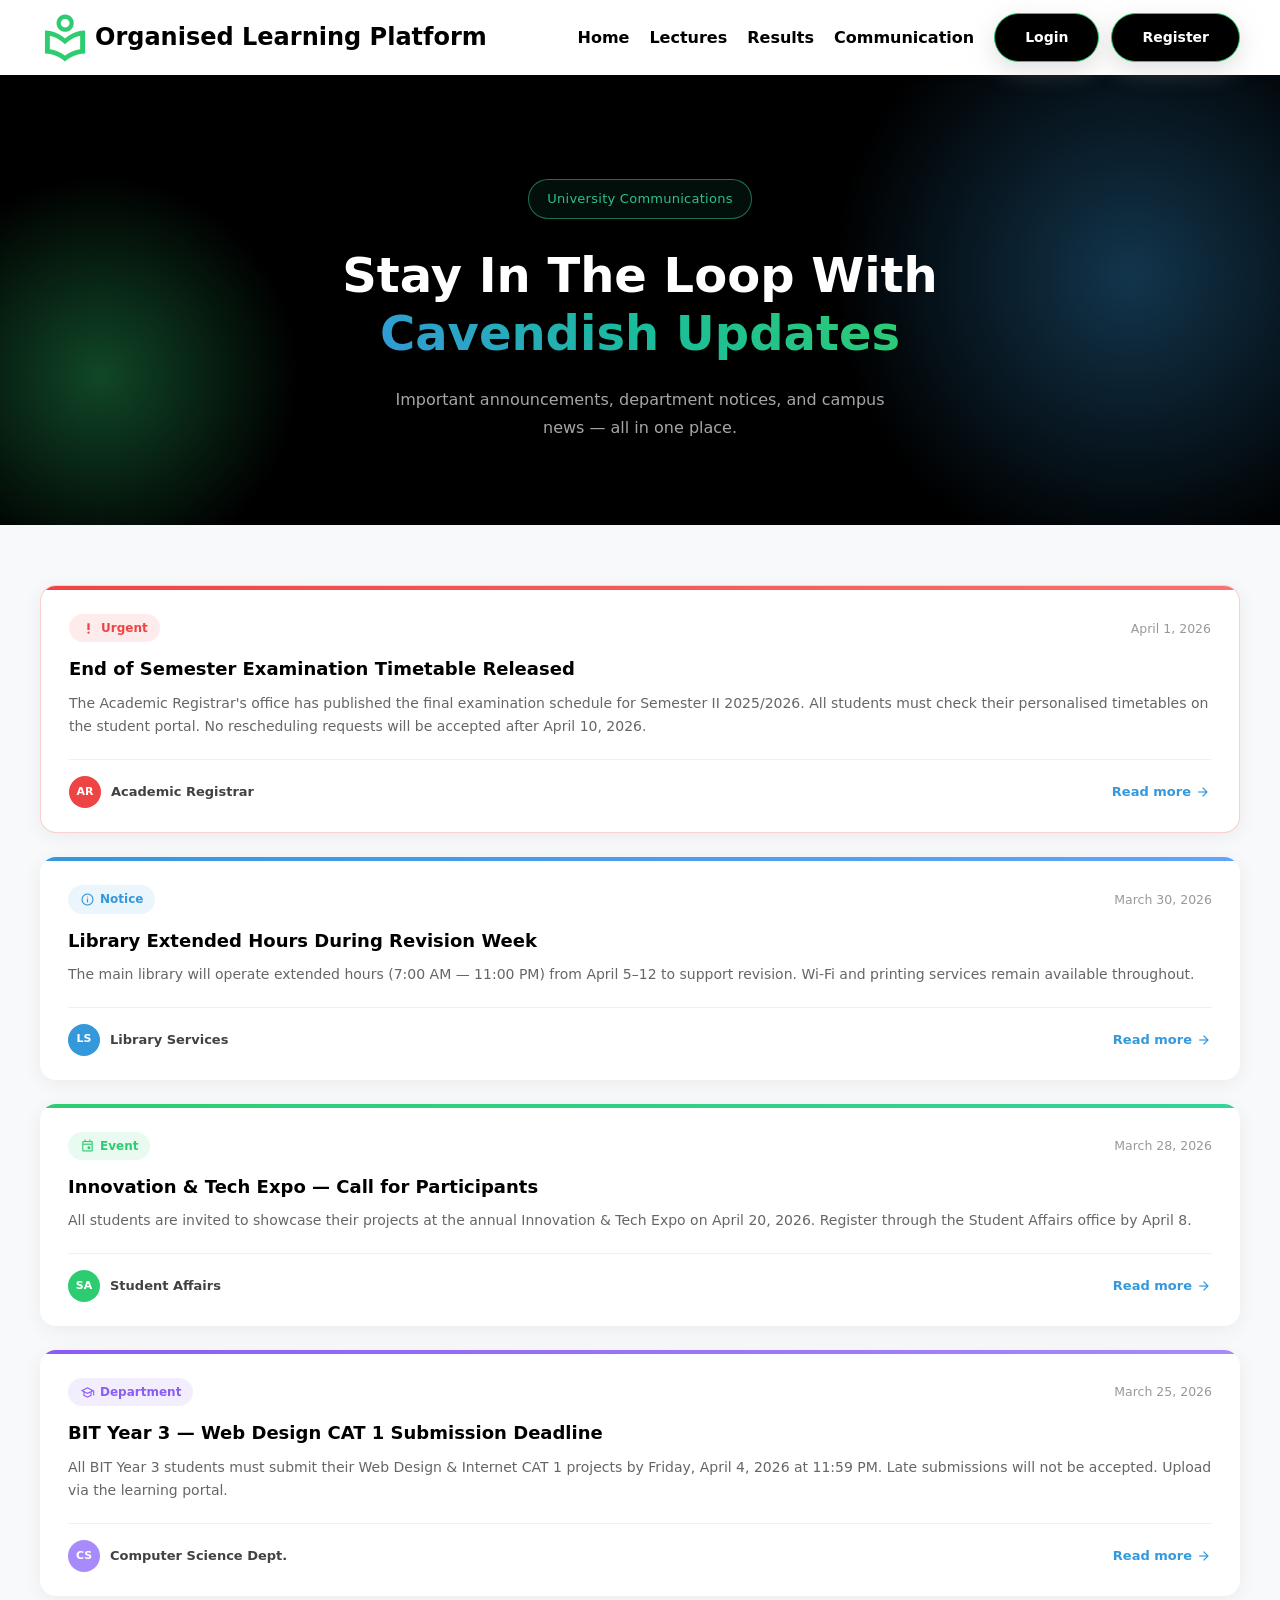
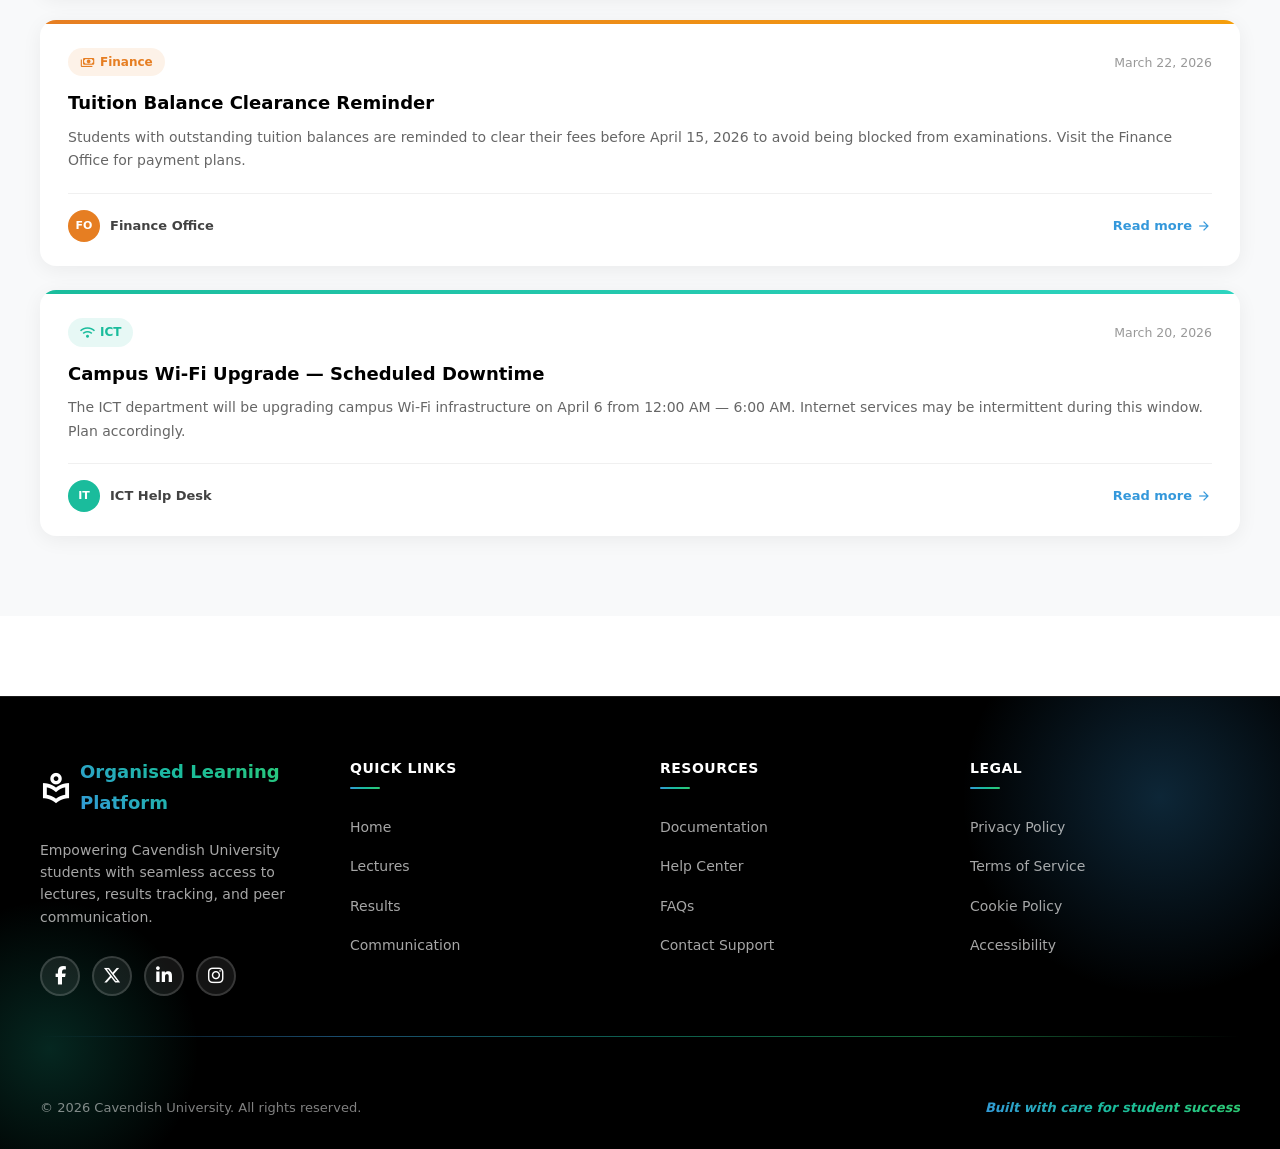
==== commit eeba03f1: "Merge f72e5cf51a0a5ecaa19a9af5757c8550ab280c80 into 786d047bcdc2c7d76c371af8fc3915504f0be1af" ====
--- a/communication.html
+++ b/communication.html
@@ -55,10 +55,10 @@
     <section class="comm-cards-section">
       <div class="container">
         <div class="comm-card comm-card--urgent">
-          <div class="comm-card-accent comm-card-accent--blue"></div>
-          <div class="comm-card-body">
-            <div class="comm-card-top">
-              <span class="comm-tag comm-tag--blue">
+          <div class="comm-card-accent comm-card-accent--red"></div>
+          <div class="comm-card-body">
+            <div class="comm-card-top">
+              <span class="comm-tag comm-tag--red">
                 <span class="material-symbols-outlined">priority_high</span>
                 Urgent
               </span>
@@ -121,10 +121,10 @@
           </div>
         </div>
         <div class="comm-card">
-          <div class="comm-card-accent comm-card-accent--blue"></div>
-          <div class="comm-card-body">
-            <div class="comm-card-top">
-              <span class="comm-tag comm-tag--blue">
+          <div class="comm-card-accent comm-card-accent--green"></div>
+          <div class="comm-card-body">
+            <div class="comm-card-top">
+              <span class="comm-tag comm-tag--green">
                 <span class="material-symbols-outlined">event</span>
                 Event
               </span>
@@ -188,7 +188,7 @@
           </div>
         </div>
         <div class="comm-card">
-          <div class="comm-card-accent comm-card-accent--blue"></div>
+          <div class="comm-card-accent comm-card-accent--orange"></div>
           <div class="comm-card-body">
             <div class="comm-card-top">
               <span class="comm-tag comm-tag--orange">
@@ -218,10 +218,10 @@
           </div>
         </div>
         <div class="comm-card">
-          <div class="comm-card-accent comm-card-accent--blue"></div>
-          <div class="comm-card-body">
-            <div class="comm-card-top">
-              <span class="comm-tag comm-tag--blue">
+          <div class="comm-card-accent comm-card-accent--teal"></div>
+          <div class="comm-card-body">
+            <div class="comm-card-top">
+              <span class="comm-tag comm-tag--teal">
                 <span class="material-symbols-outlined">wifi</span>
                 ICT
               </span>
--- a/assets/css/styles.css
+++ b/assets/css/styles.css
@@ -460,7 +460,7 @@
   border-radius: 16px 0 0 16px;
 }
 
-.hero-card-border--green {
+.hero-card-border--blue {
   background: var(--primary-color);
 }
 .hero-card-border--green {
@@ -481,13 +481,13 @@
   font-size: 26px;
 }
 
-.hero-card-icon-box--green {
+.hero-card-icon-box--blue {
   background: #1a2a3a;
 }
 .hero-card-icon-box--green {
   background: #1a2e20;
 }
-.hero-card-icon-box--green {
+.hero-card-icon-box--purple {
   background: #1e1a30;
 }
 
